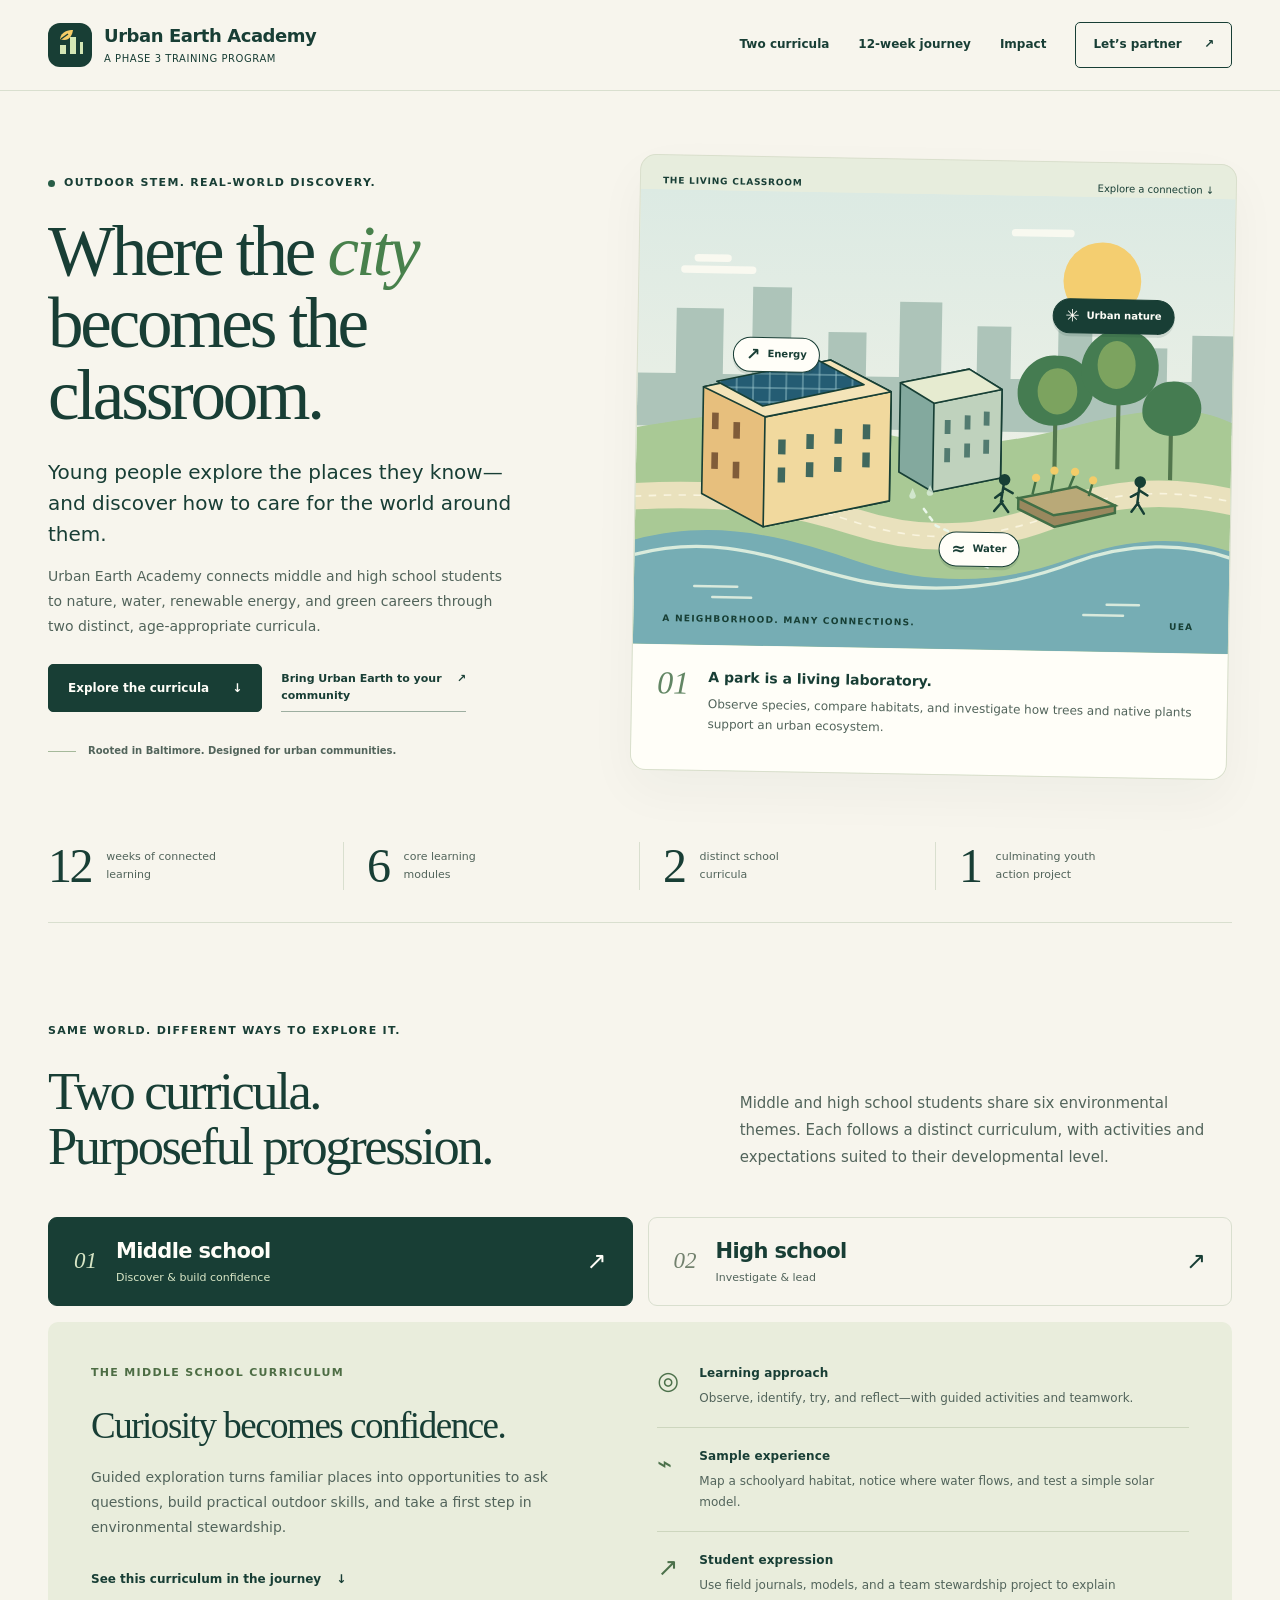
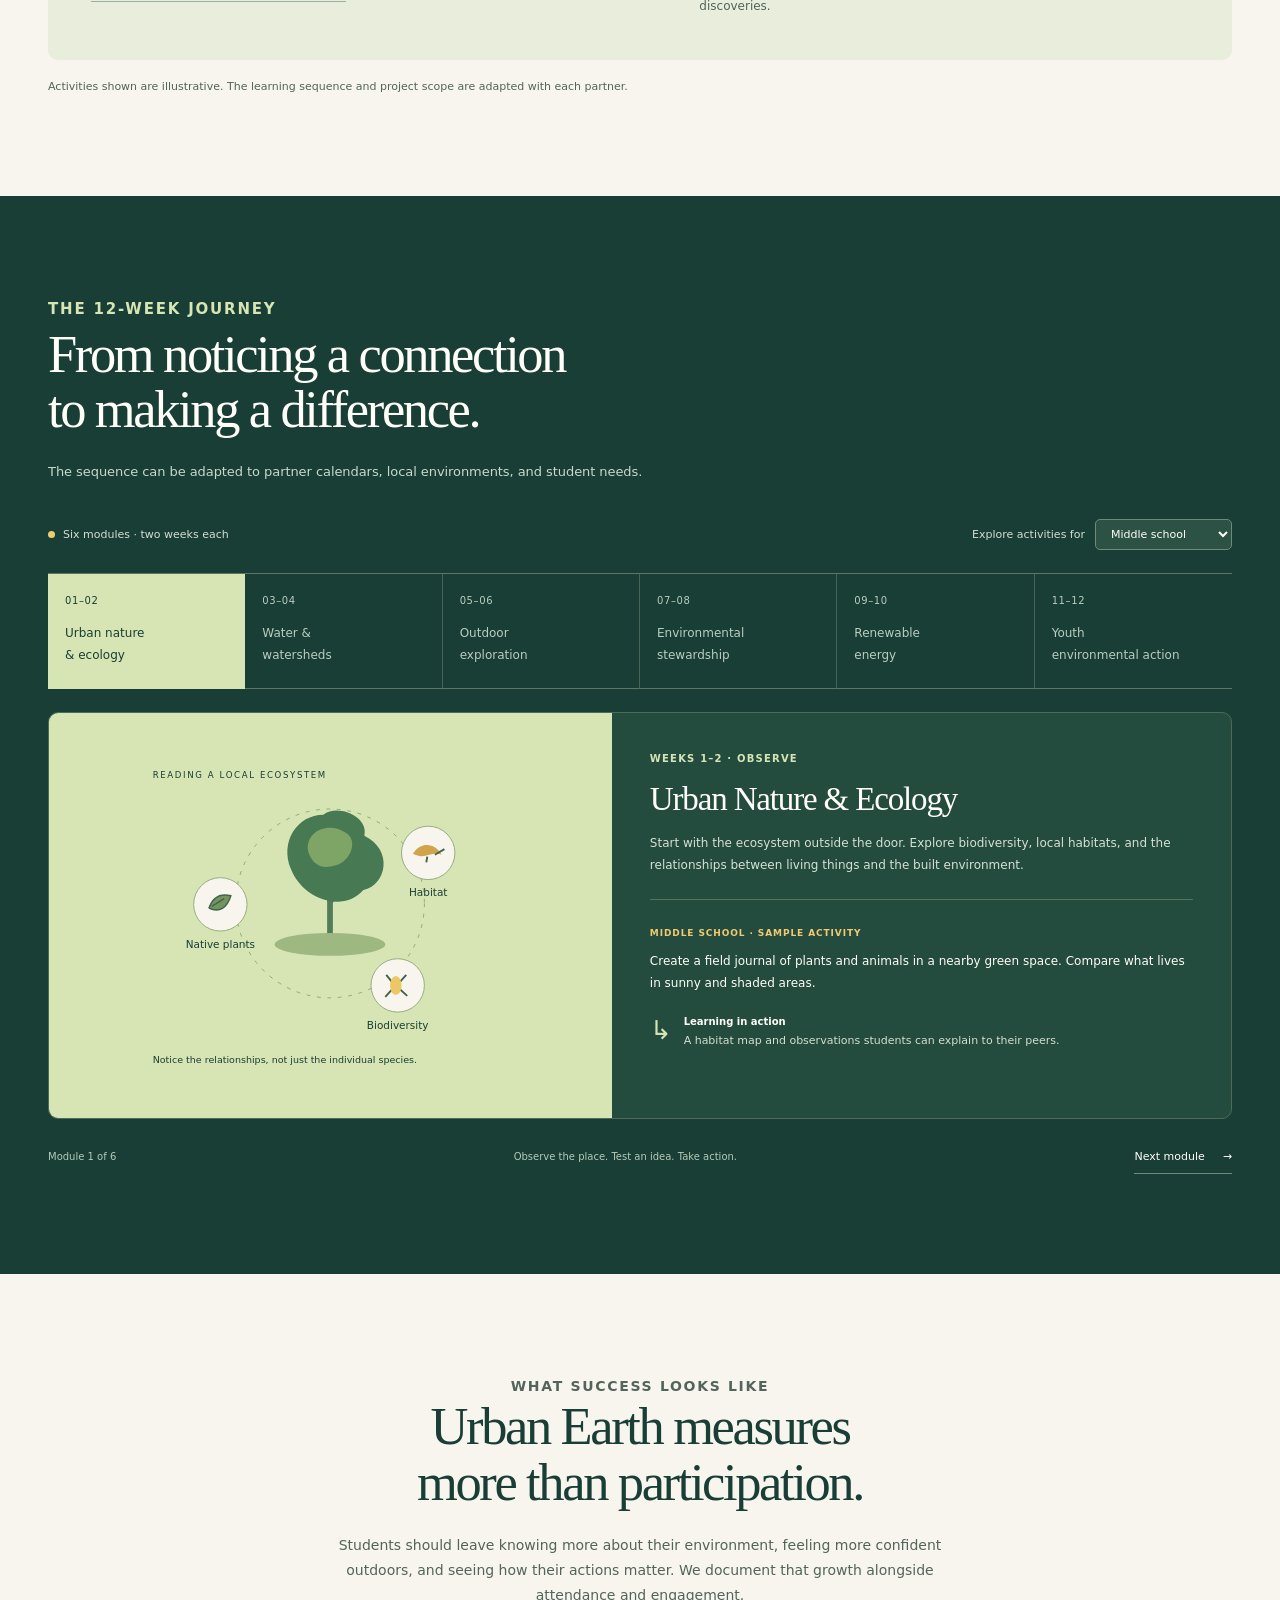
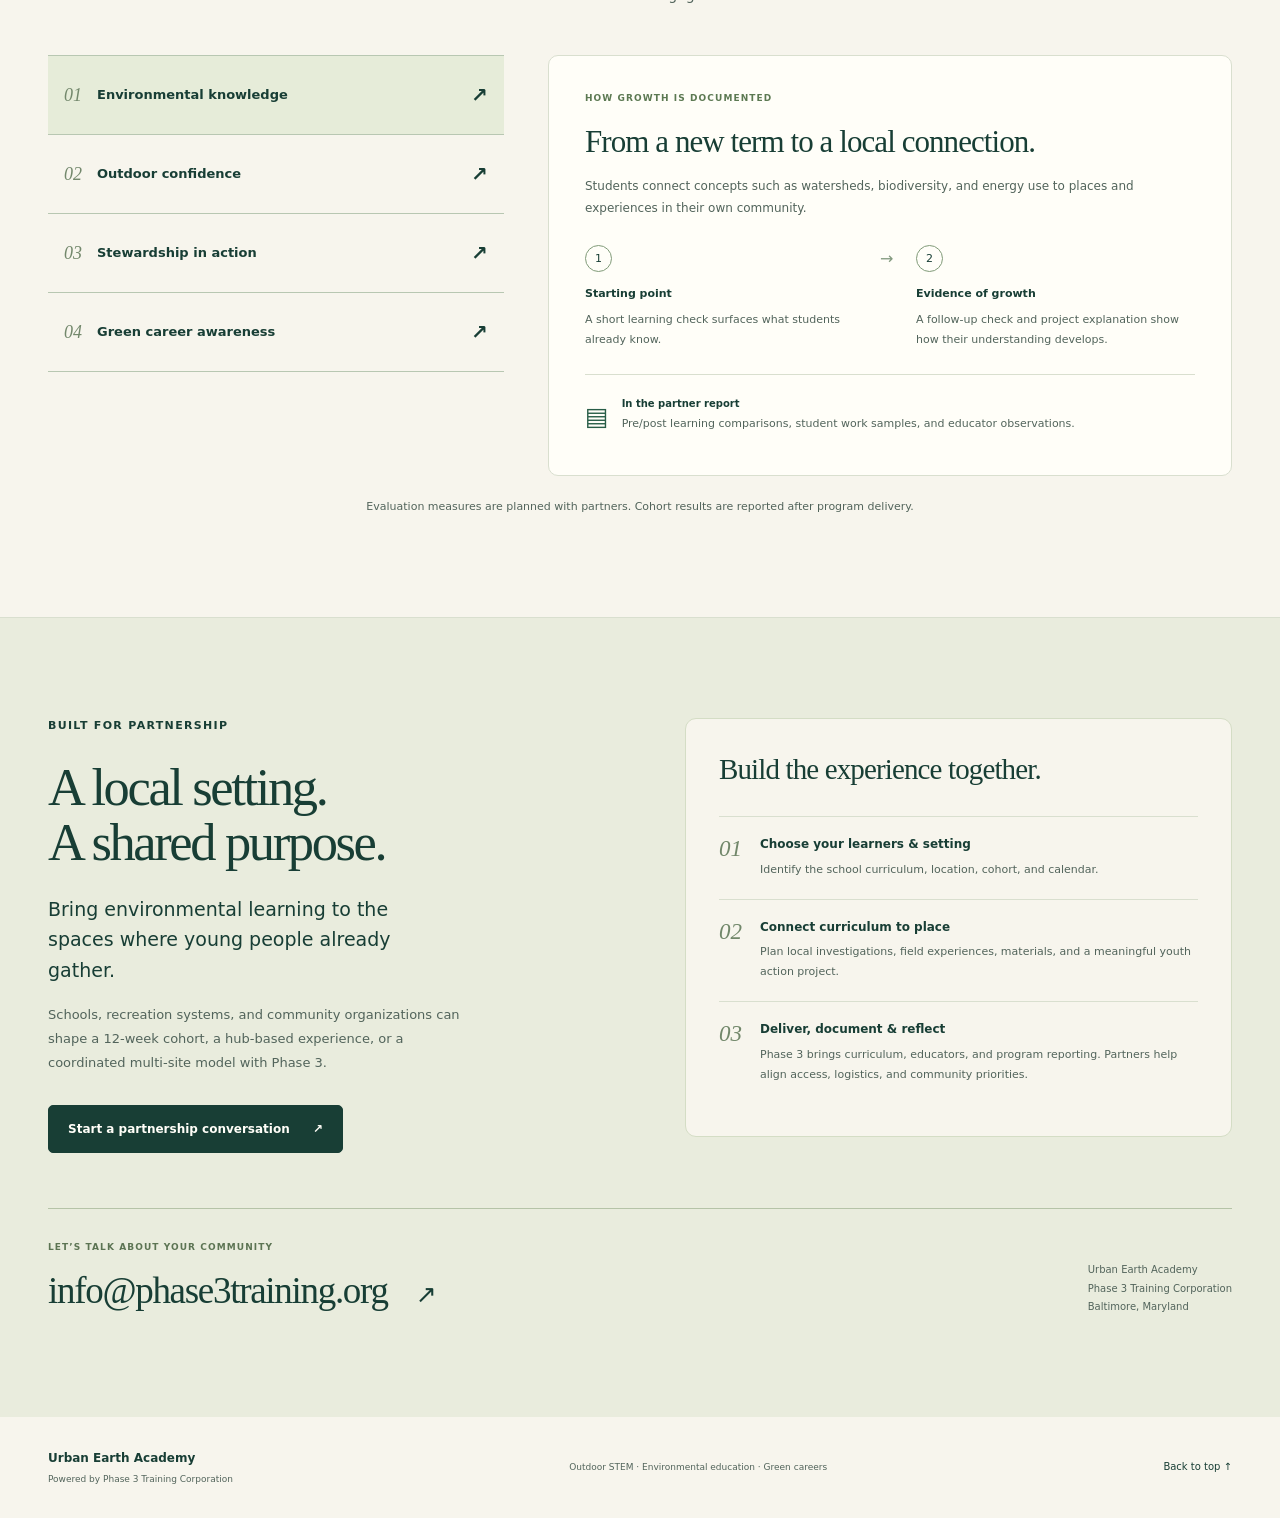
==== index.html @ 77c8e4c8 "Add interactive Urban Earth Academy website and static Vercel configuration" ====
<!doctype html>
<html lang="en">
<head>
  <meta charset="utf-8">
  <meta name="viewport" content="width=device-width, initial-scale=1">
  <meta name="description" content="Urban Earth Academy connects middle and high school students to outdoor STEM, environmental stewardship, and green careers through two distinct curricula and a 12-week learning journey.">
  <meta name="theme-color" content="#173f35">
  <title>Urban Earth Academy | Where the City Becomes the Classroom</title>
  <link rel="icon" href="./favicon.svg" type="image/svg+xml">
  <link rel="stylesheet" href="./style.css">
  <script src="./app.js" defer></script>
</head>
<body>
  <a href="#main" class="skip-link">Skip to content</a>
  <header class="site-header">
    <div class="wrap nav-row">
      <a class="brand" href="#top" aria-label="Urban Earth Academy home">
        <svg class="brand-mark" viewBox="0 0 44 44" aria-hidden="true"><rect width="44" height="44" rx="12" fill="currentColor"/><path d="M12 31V22h6v9m4 0V14h6v17m4 0V19h3v12" fill="#d4e7b5"/><path d="M12 16c1-8 9-9 13-9-1 7-5 12-13 9Z" fill="#f6cc67"/><path d="m13 16 7-5" fill="none" stroke="#173f35" stroke-width="1.5"/></svg>
        <span>Urban Earth <b>Academy</b><small>A Phase 3 Training program</small></span>
      </a>
      <button class="menu-toggle" aria-expanded="false" aria-controls="site-nav">Menu <span aria-hidden="true">☰</span></button>
      <nav id="site-nav" aria-label="Main navigation">
        <a href="#curricula">Two curricula</a>
        <a href="#journey">12-week journey</a>
        <a href="#impact">Impact</a>
        <a class="nav-cta" href="#partners">Let’s partner <span aria-hidden="true">↗</span></a>
      </nav>
    </div>
  </header>
  <main id="main">
    <section class="hero" id="top" aria-labelledby="hero-title">
      <div class="wrap hero-grid">
        <div class="hero-copy">
          <p class="eyebrow"><span class="seed-dot"></span> Outdoor STEM. Real-world discovery.</p>
          <h1 id="hero-title">Where the <em>city</em><br>becomes the<br>classroom.</h1>
          <p class="hero-lead">Young people explore the places they know—and discover how to care for the world around them.</p>
          <p class="hero-description">Urban Earth Academy connects middle and high school students to nature, water, renewable energy, and green careers through two distinct, age-appropriate curricula.</p>
          <div class="actions"><a class="button primary" href="#curricula">Explore the curricula <span aria-hidden="true">↓</span></a><a class="text-link" href="#partners">Bring Urban Earth to your community <span aria-hidden="true">↗</span></a></div>
          <div class="hero-note"><span class="little-line"></span> Rooted in Baltimore. Designed for urban communities.</div>
        </div>
        <div class="hero-visual">
          <div class="scene-topline"><span>THE LIVING CLASSROOM</span><span>Explore a connection <span aria-hidden="true">↓</span></span></div>
          <div class="landscape">
            <svg class="city-scene" viewBox="0 0 720 550" role="img" aria-labelledby="scene-title scene-desc">
              <title id="scene-title">A city connected by water, nature, and energy</title>
              <desc id="scene-desc">An illustrated urban neighborhood with solar panels, a park and native plants, and rain flowing toward a river. The buttons below explain learning connections in each part of the city.</desc>
              <defs>
                <pattern id="windows" width="22" height="28" patternUnits="userSpaceOnUse"><rect x="7" y="7" width="7" height="12" rx="1" fill="#8baba2"/></pattern>
                <pattern id="solar" width="20" height="17" patternUnits="userSpaceOnUse"><path d="M0 0h20v17H0z" fill="#245c73" stroke="#a0cbd1" stroke-width="1"/></pattern>
                <linearGradient id="sky" x2="0" y2="1"><stop stop-color="#dceae3"/><stop offset="1" stop-color="#f7f4e8"/></linearGradient>
              </defs>
              <rect width="720" height="550" fill="url(#sky)"/>
              <circle cx="560" cy="102" r="47" fill="#f4ce70"/>
              <g fill="none" stroke="#fffdf4" stroke-width="9" stroke-linecap="round" opacity=".8"><path d="M55 96h82m-66-14h36m347-37h67"/></g>
              <g fill="#adc4b9"><path d="M0 222h46v-79h57v79h35V116h47v106h45v-53h46v53h40v-91h51v91h43v-63h41v63h57v-78h41v78h49V182h42v40h30v-56h57v56h53v64H0z"/></g>
              <path d="M0 288c124-22 172-30 259-7s148 30 254 1 155-34 207-11v279H0z" fill="#a9c995"/>
              <path d="M0 424c101-28 182-6 274 23s175 20 245-6 130-36 201-15v124H0z" fill="#76adb4"/>
              <path d="M0 442c121-34 205 20 298 31s168-4 233-30 135-27 189-9" fill="none" stroke="#d9ebdc" stroke-width="4"/>
              <path d="M-20 373c119-9 194-3 285 25s171 17 246-15 151-30 219-15" fill="none" stroke="#e9e1bd" stroke-width="32"/>
              <path d="M-20 373c119-9 194-3 285 25s171 17 246-15 151-30 219-15" fill="none" stroke="#f9f4de" stroke-width="2" stroke-dasharray="9 9"/>
              <g stroke="#173f35" stroke-width="2" stroke-linejoin="round">
                <path d="m80 238 153-35 74 37v132l-152 34-75-39z" fill="#e7bf7d"/>
                <path d="m155 273 152-33v132l-152 34z" fill="#f1d99e"/>
                <path d="m80 238 153-35 74 37-152 33z" fill="#f4e4b8"/>
                <path d="m96 231 123-27 55 28-122 28z" fill="url(#solar)"/>
                <path d="M176 300v18m34-25v18m34-25v18m34-24v18m-102 36v18m34-25v18m34-25v18m34-24v18" stroke="#40685d" stroke-width="9"/>
                <path d="M95 269v20m26-9v20m-26 17v20m26-9v20" stroke="#805c39" stroke-width="8"/>
                <path d="m318 229 83-18 40 24v107l-82 18-41-23z" fill="#83a99e"/>
                <path d="m359 253 82-18v107l-82 18z" fill="#bfd2bd"/>
                <path d="m318 229 83-18 40 24-82 18z" fill="#e6ebd0"/>
                <path d="M376 273v17m24-23v17m23-22v17m-47 28v17m24-23v17m23-22v17" stroke="#527b70" stroke-width="7"/>
              </g>
              <g stroke="#52764d" stroke-width="5"><path d="M506 335V219m76 110V198m64 143V244"/></g>
              <g fill="#457c51"><path d="M462 252c-10-32 17-62 45-59 35-2 57 36 37 63-18 30-67 29-82-4Z"/><path d="M540 228c-14-33 13-68 42-68 38-2 57 34 44 66-15 32-67 36-86 2Z"/><path d="M613 269c-8-24 11-47 33-47 28-3 45 26 32 49-13 23-52 22-65-2Z"/></g>
              <g fill="#7ca35f"><ellipse cx="508" cy="236" rx="24" ry="28"/><ellipse cx="579" cy="203" rx="23" ry="29"/></g>
              <g stroke="#416f46" stroke-width="3"><path d="m463 366 70-15 47 22-74 18z" fill="#b9a978"/><path d="m463 366 43 20 74-13v9l-73 18-44-21z" fill="#99885e"/><path d="m480 361 4-18m18 16 4-25m18 19 7-18m17 27 5-18"/></g>
              <g fill="#f3cc69"><circle cx="484" cy="341" r="5"/><circle cx="506" cy="332" r="5"/><circle cx="531" cy="333" r="5"/><circle cx="553" cy="343" r="5"/></g>
              <g stroke="#eaf7ea" stroke-width="3" stroke-linecap="round"><path d="m349 381 15 20 34 15 27 31" stroke-dasharray="5 7" fill="none"/><path d="m415 445 12 5 1-13" fill="none"/></g>
              <g fill="#dbeedb" opacity=".8"><path d="m331 365 4-9 4 9a4 4 0 1 1-8 0m21-4 4-9 4 9a4 4 0 1 1-8 0"/></g>
              <g stroke="#173f35" stroke-width="3" stroke-linecap="round"><path d="m442 371 3-21m0 4 11 6m-12-1-9 7m9 4-10 12m9-10 8 11"/><path d="m607 369 2-19m0 4 10 6m-11-3-9 5m9 7-8 11m8-9 7 11"/></g>
              <g fill="#173f35"><circle cx="446" cy="344" r="7"/><circle cx="610" cy="344" r="7"/></g>
              <path d="M73 479h52m-30 13h47m402 14h48m-20-13h39" stroke="#d8e9dc" stroke-width="3" stroke-linecap="round"/>
              <g fill="#173f35" font-family="system-ui,sans-serif" font-size="11" font-weight="700" letter-spacing="1.5"><text x="35" y="522">A NEIGHBORHOOD. MANY CONNECTIONS.</text><text x="648" y="522">UEA</text></g>
            </svg>
            <div class="scene-pins" role="group" aria-label="Explore the illustrated city">
              <button class="scene-pin pin-energy" data-scene="energy" aria-pressed="false"><span aria-hidden="true">↗</span> Energy</button>
              <button class="scene-pin pin-nature" data-scene="nature" aria-pressed="true"><span aria-hidden="true">✳</span> Urban nature</button>
              <button class="scene-pin pin-water" data-scene="water" aria-pressed="false"><span aria-hidden="true">≈</span> Water</button>
            </div>
          </div>
          <div class="field-note" aria-live="polite" aria-atomic="true"><span class="note-number" id="scene-number">01</span><div><h2 id="scene-heading">A park is a living laboratory.</h2><p id="scene-copy">Observe species, compare habitats, and investigate how trees and native plants support an urban ecosystem.</p></div></div>
        </div>
      </div>
      <div class="wrap program-facts" aria-label="Program at a glance"><div><strong>12</strong><span>weeks of connected learning</span></div><div><strong>6</strong><span>core learning modules</span></div><div><strong>2</strong><span>distinct school curricula</span></div><div><strong>1</strong><span>culminating youth action project</span></div></div>
    </section>

    <section class="curricula section" id="curricula" aria-labelledby="curricula-title">
      <div class="wrap">
        <div class="section-heading two-column"><div><p class="eyebrow">Same world. Different ways to explore it.</p><h2 id="curricula-title">Two curricula.<br>Purposeful progression.</h2></div><p>Middle and high school students share six environmental themes. Each follows a distinct curriculum, with activities and expectations suited to their developmental level.</p></div>
        <div class="curriculum-tabs" role="tablist" aria-label="School curriculum">
          <button id="tab-middle" class="curriculum-tab" role="tab" aria-selected="true" aria-controls="curriculum-panel" data-track="middle"><span class="tab-index">01</span><span>Middle school<small>Discover & build confidence</small></span><span class="tab-arrow" aria-hidden="true">↗</span></button>
          <button id="tab-high" class="curriculum-tab" role="tab" aria-selected="false" aria-controls="curriculum-panel" tabindex="-1" data-track="high"><span class="tab-index">02</span><span>High school<small>Investigate & lead</small></span><span class="tab-arrow" aria-hidden="true">↗</span></button>
        </div>
        <div id="curriculum-panel" class="curriculum-panel" role="tabpanel" aria-labelledby="tab-middle" tabindex="0">
          <div class="track-intro"><span class="label" id="track-label">THE MIDDLE SCHOOL CURRICULUM</span><h3 id="track-title">Curiosity becomes confidence.</h3><p id="track-summary">Guided exploration turns familiar places into opportunities to ask questions, build practical outdoor skills, and take a first step in environmental stewardship.</p><a href="#journey" class="text-link">See this curriculum in the journey <span aria-hidden="true">↓</span></a></div>
          <div class="track-details" id="track-details"><article><span class="detail-icon" aria-hidden="true">◎</span><div><h4>Learning approach</h4><p>Observe, identify, try, and reflect—with guided activities and teamwork.</p></div></article><article><span class="detail-icon" aria-hidden="true">⌁</span><div><h4>Sample experience</h4><p>Map a schoolyard habitat, notice where water flows, and test a simple solar model.</p></div></article><article><span class="detail-icon" aria-hidden="true">↗</span><div><h4>Student expression</h4><p>Use field journals, models, and a team stewardship project to explain discoveries.</p></div></article></div>
        </div>
        <p class="fine-print curriculum-note">Activities shown are illustrative. The learning sequence and project scope are adapted with each partner.</p>
      </div>
    </section>

    <section class="journey section" id="journey" aria-labelledby="journey-title">
      <div class="wrap">
        <div class="section-heading journey-heading"><p class="eyebrow">The 12-week journey</p><h2 id="journey-title">From noticing a connection<br>to making a difference.</h2><p class="journey-intro">The sequence can be adapted to partner calendars, local environments, and student needs.</p></div>
        <div class="journey-toolbar"><p><span class="small-dot"></span> Six modules · two weeks each</p><label for="journey-track">Explore activities for <select id="journey-track"><option value="middle">Middle school</option><option value="high">High school</option></select></label></div>
        <div class="module-tabs" role="tablist" aria-label="Journey modules">
          <button class="module-tab" role="tab" id="module-0" data-module="0" aria-selected="true" aria-controls="module-panel"><span>01–02</span><strong>Urban nature<br>& ecology</strong></button>
          <button class="module-tab" role="tab" id="module-1" data-module="1" aria-selected="false" aria-controls="module-panel" tabindex="-1"><span>03–04</span><strong>Water &<br>watersheds</strong></button>
          <button class="module-tab" role="tab" id="module-2" data-module="2" aria-selected="false" aria-controls="module-panel" tabindex="-1"><span>05–06</span><strong>Outdoor<br>exploration</strong></button>
          <button class="module-tab" role="tab" id="module-3" data-module="3" aria-selected="false" aria-controls="module-panel" tabindex="-1"><span>07–08</span><strong>Environmental<br>stewardship</strong></button>
          <button class="module-tab" role="tab" id="module-4" data-module="4" aria-selected="false" aria-controls="module-panel" tabindex="-1"><span>09–10</span><strong>Renewable<br>energy</strong></button>
          <button class="module-tab" role="tab" id="module-5" data-module="5" aria-selected="false" aria-controls="module-panel" tabindex="-1"><span>11–12</span><strong>Youth<br>environmental action</strong></button>
        </div>
        <div class="module-panel" id="module-panel" role="tabpanel" aria-labelledby="module-0" tabindex="0">
          <div class="module-visual" id="module-visual" aria-hidden="true"></div>
          <div class="module-content"><p class="label" id="module-label">WEEKS 1–2 · OBSERVE</p><h3 id="module-title">Urban Nature & Ecology</h3><p id="module-summary">Start with the ecosystem outside the door. Explore biodiversity, local habitats, and the relationships between living things and the built environment.</p><div class="activity-box"><span id="activity-track">MIDDLE SCHOOL · SAMPLE ACTIVITY</span><p id="module-activity">Create a field journal of plants and animals in a nearby green space. Compare what lives in sunny and shaded areas.</p></div><div class="module-takeaway"><span aria-hidden="true">↳</span><p><strong>Learning in action</strong><br><span id="module-output">A habitat map and observations students can explain to their peers.</span></p></div></div>
        </div>
        <div class="journey-bottom"><span id="module-position">Module 1 of 6</span><p>Observe the place. Test an idea. Take action.</p><button id="next-module">Next module <span aria-hidden="true">→</span></button></div>
      </div>
    </section>

    <section class="impact section" id="impact" aria-labelledby="impact-title">
      <div class="wrap">
        <div class="section-heading centered"><p class="eyebrow">What success looks like</p><h2 id="impact-title">Urban Earth measures<br>more than participation.</h2><p>Students should leave knowing more about their environment, feeling more confident outdoors, and seeing how their actions matter. We document that growth alongside attendance and engagement.</p></div>
        <div class="impact-layout"><div class="impact-options" role="tablist" aria-label="Explore measures of student growth" aria-orientation="vertical"><button class="impact-tab" id="impact-0" role="tab" data-impact="0" aria-selected="true" aria-controls="impact-panel"><span>01</span>Environmental knowledge<span class="impact-arrow" aria-hidden="true">↗</span></button><button class="impact-tab" id="impact-1" role="tab" data-impact="1" aria-selected="false" aria-controls="impact-panel" tabindex="-1"><span>02</span>Outdoor confidence<span class="impact-arrow" aria-hidden="true">↗</span></button><button class="impact-tab" id="impact-2" role="tab" data-impact="2" aria-selected="false" aria-controls="impact-panel" tabindex="-1"><span>03</span>Stewardship in action<span class="impact-arrow" aria-hidden="true">↗</span></button><button class="impact-tab" id="impact-3" role="tab" data-impact="3" aria-selected="false" aria-controls="impact-panel" tabindex="-1"><span>04</span>Green career awareness<span class="impact-arrow" aria-hidden="true">↗</span></button></div>
        <div class="impact-panel" id="impact-panel" role="tabpanel" aria-labelledby="impact-0" tabindex="0"><span class="label">HOW GROWTH IS DOCUMENTED</span><h3 id="impact-heading">From a new term to a local connection.</h3><p id="impact-description">Students connect concepts such as watersheds, biodiversity, and energy use to places and experiences in their own community.</p><div class="evidence-flow"><div><span class="evidence-dot">1</span><strong>Starting point</strong><p id="impact-before">A short learning check surfaces what students already know.</p></div><span class="flow-arrow" aria-hidden="true">→</span><div><span class="evidence-dot">2</span><strong>Evidence of growth</strong><p id="impact-after">A follow-up check and project explanation show how their understanding develops.</p></div></div><div class="report-note"><span aria-hidden="true">▤</span><p><strong>In the partner report</strong><br><span id="impact-report">Pre/post learning comparisons, student work samples, and educator observations.</span></p></div></div></div>
        <p class="fine-print impact-footnote">Evaluation measures are planned with partners. Cohort results are reported after program delivery.</p>
      </div>
    </section>

    <section class="partners section" id="partners" aria-labelledby="partners-title">
      <div class="wrap">
        <div class="partnership-grid"><div><p class="eyebrow">Built for partnership</p><h2 id="partners-title">A local setting.<br>A shared purpose.</h2><p class="partner-lead">Bring environmental learning to the spaces where young people already gather.</p><p>Schools, recreation systems, and community organizations can shape a 12-week cohort, a hub-based experience, or a coordinated multi-site model with Phase 3.</p><a class="button primary" id="partner-email" href="mailto:info@phase3training.org?subject=Urban%20Earth%20Academy%20partnership">Start a partnership conversation <span aria-hidden="true">↗</span></a></div><div class="delivery-panel"><h3>Build the experience together.</h3><div class="delivery-row"><span>01</span><div><h4>Choose your learners & setting</h4><p>Identify the school curriculum, location, cohort, and calendar.</p></div></div><div class="delivery-row"><span>02</span><div><h4>Connect curriculum to place</h4><p>Plan local investigations, field experiences, materials, and a meaningful youth action project.</p></div></div><div class="delivery-row"><span>03</span><div><h4>Deliver, document & reflect</h4><p>Phase 3 brings curriculum, educators, and program reporting. Partners help align access, logistics, and community priorities.</p></div></div></div></div>
        <div class="contact-strip"><div><span class="label">LET’S TALK ABOUT YOUR COMMUNITY</span><a href="mailto:info@phase3training.org">info@phase3training.org <span aria-hidden="true">↗</span></a></div><p>Urban Earth Academy<br>Phase 3 Training Corporation<br>Baltimore, Maryland</p></div>
      </div>
    </section>
  </main>
  <footer><div class="wrap footer-row"><a class="footer-brand" href="#top">Urban Earth Academy <span>Powered by Phase 3 Training Corporation</span></a><p>Outdoor STEM · Environmental education · Green careers</p><a href="#top" class="back-top">Back to top ↑</a></div></footer>
  <noscript><div class="noscript">For the interactive curriculum, module, and impact views, enable JavaScript. Contact <a href="mailto:info@phase3training.org">info@phase3training.org</a> for a program walkthrough.</div></noscript>
</body>
</html>
---- style.css ----
@charset "UTF-8";
:root{--ink:#183e35;--green:#285d47;--muted:#52645b;--cream:#f7f5ed;--paper:#fffef8;--lime:#d7e5b4;--gold:#f2cb70;--line:#d9dfcf;--blue:#b8d4d6;--serif:Georgia,'Times New Roman',serif;--sans:Inter,ui-sans-serif,system-ui,-apple-system,BlinkMacSystemFont,'Segoe UI',sans-serif}
*{box-sizing:border-box}html{scroll-behavior:smooth;scroll-padding-top:105px}body{margin:0;background:var(--cream);color:var(--ink);font:16px/1.6 var(--sans);-webkit-font-smoothing:antialiased}button,select{font:inherit}button,a,select{-webkit-tap-highlight-color:transparent}button{cursor:pointer}a{color:inherit}button:focus-visible,a:focus-visible,select:focus-visible,[tabindex="0"]:focus-visible{outline:3px solid #bb7432;outline-offset:5px}button:disabled{cursor:default}button{color:inherit}p,h1,h2,h3,h4{margin-top:0}h1,h2,h3{font-weight:400}h1,h2{font-family:var(--serif);letter-spacing:-.045em;line-height:1.05}h2{font-size:clamp(37px,4.1vw,59px);margin-bottom:24px}h3{font-size:28px;line-height:1.2;letter-spacing:-.03em}h4{font-size:16px;line-height:1.4;margin-bottom:6px}.wrap{width:min(1240px,calc(100% - 96px));margin:auto}.section{padding:100px 0}.eyebrow,.label{font-size:11px;line-height:1.5;font-weight:750;letter-spacing:.12em;text-transform:uppercase}.eyebrow{display:flex;align-items:center;gap:9px;margin-bottom:25px}.label{display:block}.seed-dot,.small-dot{display:inline-block;width:7px;height:7px;background:var(--green);border-radius:50%;flex:none}.skip-link{position:fixed;left:16px;top:-80px;background:var(--ink);color:#fff;padding:10px 18px;z-index:100}.skip-link:focus{top:10px}.site-header{position:sticky;top:0;z-index:30;background:rgba(247,245,237,.97);border-bottom:1px solid var(--line)}.nav-row{height:90px;display:flex;align-items:center;justify-content:space-between;gap:24px}.brand{display:flex;gap:12px;align-items:center;text-decoration:none;font-size:18px;font-weight:650;line-height:1.2;letter-spacing:-.025em}.brand b{font-weight:650}.brand small{display:block;font-size:10px;letter-spacing:.055em;text-transform:uppercase;font-weight:500;margin-top:7px}.brand-mark{height:44px;width:44px;flex:none}.site-header nav{display:flex;gap:29px;align-items:center;font-size:12px;font-weight:650}.site-header nav a{text-decoration:none}.site-header nav a:not(.nav-cta):hover{box-shadow:0 2px var(--green)}.site-header .nav-cta{border:1px solid var(--ink);border-radius:5px;padding:12px 17px}.nav-cta span{margin-left:18px}.menu-toggle{display:none}.hero{padding:68px 0 0;overflow:hidden}.hero-grid{display:grid;grid-template-columns:.95fr 1.05fr;gap:46px;align-items:center}.hero h1{font-size:clamp(60px,5.55vw,82px);line-height:1.01;margin:0 0 25px}.hero h1 em{color:#48814c;font-weight:400}.hero-lead{font-size:20px;line-height:1.55;max-width:490px;margin-bottom:14px}.hero-description{font-size:14px;line-height:1.8;color:var(--muted);max-width:460px;margin-bottom:25px}.actions{display:flex;gap:19px;align-items:flex-start;flex-wrap:wrap}.button{display:inline-flex;align-items:center;justify-content:space-between;gap:23px;padding:14px 19px;border-radius:5px;font-size:12px;font-weight:650;text-decoration:none;border:1px solid var(--ink);line-height:1.5;transition:background .2s,transform .2s}.button.primary{color:var(--paper);background:var(--ink)}.button.primary:hover{background:#2c614e;transform:translateY(-2px)}.text-link{display:inline-flex;gap:15px;text-decoration:none;font-size:12px;font-weight:650;line-height:1.6;padding:12px 0;border-bottom:1px solid #9daea0}.text-link:hover{border-color:var(--ink)}.hero .actions .text-link{font-size:11px;max-width:185px;line-height:1.5;padding:7px 0}.hero-note{font-size:10px;font-weight:550;color:var(--muted);margin-top:31px;display:flex;gap:12px;align-items:center}.little-line{width:28px;height:1px;background:#a5b99b}.hero-visual{background:#e7eddd;border:1px solid #d9dfcc;border-radius:16px;overflow:hidden;transform:rotate(1deg);box-shadow:0 20px 50px #183e350a}.scene-topline{display:flex;justify-content:space-between;padding:18px 22px 0;gap:20px;font-size:9px;letter-spacing:.09em;font-weight:650}.scene-topline span:last-child{font-size:10px;font-weight:450;letter-spacing:0}.landscape{position:relative}.city-scene{display:block;width:100%;height:auto}.scene-pins{position:absolute;inset:0}.scene-pin{position:absolute;display:flex;align-items:center;gap:7px;font-size:10px;font-weight:650;background:var(--paper);border:1px solid var(--ink);box-shadow:0 3px 0 #183e3520;border-radius:99px;padding:8px 12px;white-space:nowrap;transition:transform .2s,background .2s}.scene-pin[aria-pressed="true"]{background:var(--ink);color:var(--paper);transform:translateY(-3px)}.scene-pin:hover{transform:translateY(-3px)}.scene-pin span{font-size:17px;line-height:1}.pin-energy{left:16%;top:32%}.pin-nature{right:10%;top:23%}.pin-water{left:51%;top:74%}.field-note{min-height:125px;background:var(--paper);padding:22px 25px;display:flex;gap:19px;align-items:flex-start;transform:none}.note-number{font:italic 32px/1 var(--serif);color:#628664}.field-note h2{font:650 14px/1.5 var(--sans);letter-spacing:0;margin:0 0 7px}.field-note p{font-size:12px;line-height:1.65;color:var(--muted);margin:0}.program-facts{display:grid;grid-template-columns:repeat(4,1fr);padding:40px 0 32px;border-bottom:1px solid var(--line);margin-top:27px}.program-facts>div{display:flex;align-items:center;gap:15px;padding:0 23px;border-right:1px solid var(--line)}.program-facts>div:first-child{padding-left:0}.program-facts>div:last-child{border:0}.program-facts strong{font:400 48px/1 var(--serif);letter-spacing:-.05em}.program-facts span{font-size:11px;color:var(--muted);line-height:1.6;max-width:115px}.section-heading{margin-bottom:42px}.two-column{display:grid;grid-template-columns:1.1fr .9fr;gap:90px;align-items:end}.section-heading h2{margin-bottom:0}.section-heading>p,.two-column>p{font-size:15px;color:var(--muted);line-height:1.8;margin-bottom:4px;max-width:505px}.curriculum-tabs{display:grid;grid-template-columns:1fr 1fr;gap:15px}.curriculum-tab{display:flex;text-align:left;align-items:center;gap:19px;border:1px solid var(--line);background:transparent;border-radius:9px;padding:20px 25px}.tab-index{font:italic 23px var(--serif);color:#72816e}.curriculum-tab>span:nth-child(2){font-size:21px;font-weight:600;letter-spacing:-.03em;line-height:1.3}.curriculum-tab small{display:block;letter-spacing:0;font-size:11px;font-weight:450;margin-top:6px;color:var(--muted)}.tab-arrow{margin-left:auto;font-size:24px}.curriculum-tab[aria-selected="true"]{background:var(--ink);color:var(--paper);border-color:var(--ink)}.curriculum-tab[aria-selected="true"] small,.curriculum-tab[aria-selected="true"] .tab-index{color:#d7e5c5}.curriculum-tab:not([aria-selected="true"]):hover{background:#e9efdf}.curriculum-panel{display:grid;grid-template-columns:1fr 1.05fr;gap:60px;background:#e9eddc;border-radius:10px;margin-top:16px;padding:43px}.track-intro .label{color:#4d6d44;margin-bottom:22px}.track-intro h3{font-family:var(--serif);font-size:37px;letter-spacing:-.04em;margin-bottom:17px}.track-intro p{font-size:14px;color:var(--muted);line-height:1.8;margin-bottom:17px}.track-details{display:grid;gap:20px}.track-details article{display:flex;gap:16px;border-bottom:1px solid #cdd6be;padding-bottom:18px}.track-details article:last-child{border:0;padding-bottom:0}.detail-icon{font-size:25px;line-height:1.3;color:#4c714b;width:26px;flex:none}.track-details h4{font-size:12px;letter-spacing:.01em}.track-details p{font-size:12px;color:var(--muted);margin:0;line-height:1.75}.fine-print{font-size:11px;color:var(--muted);line-height:1.8}.curriculum-note{margin:17px 0 0}.journey{background:var(--ink);color:var(--paper)}.journey .eyebrow{color:var(--lime)}.journey-heading{margin-bottom:36px}.journey-heading h2{margin-bottom:22px}.section-heading .journey-intro{color:#c8d9cc;font-size:13px;max-width:none;white-space:nowrap;letter-spacing:-.005em}.journey-toolbar{display:flex;align-items:center;justify-content:space-between;gap:20px;padding:0 0 23px;font-size:11px;color:#d3dfd1}.journey-toolbar p{margin:0;display:flex;align-items:center;gap:8px}.journey-toolbar .small-dot{background:var(--gold)}.journey-toolbar label{display:flex;align-items:center;gap:10px}.journey-toolbar select{background:#2c5145;color:var(--paper);border:1px solid #6e8b78;border-radius:5px;padding:7px 28px 7px 11px;font-size:11px}.module-tabs{display:grid;grid-template-columns:repeat(6,1fr);border-top:1px solid #5a7766}.module-tab{position:relative;text-align:left;color:#b9cdc0;background:transparent;border:0;border-bottom:1px solid #5a7766;border-right:1px solid #446555;padding:20px 17px 22px;line-height:1.4;min-height:114px}.module-tab:last-child{border-right:0}.module-tab>span{display:block;font-size:10px;letter-spacing:.06em;margin-bottom:13px}.module-tab strong{font-size:12px;font-weight:500;line-height:1.5}.module-tab[aria-selected="true"]{background:var(--lime);color:var(--ink);border-color:var(--lime)}.module-tab:not([aria-selected="true"]):hover{background:#2c5145}.module-panel{display:grid;grid-template-columns:1fr 1.1fr;gap:0;background:#234b3e;margin-top:23px;border:1px solid #4c6c58;border-radius:10px;overflow:hidden}.module-visual{background:#d7e5b4;position:relative;display:flex;align-items:center;justify-content:center;padding:18px;min-height:405px}.module-visual svg{display:block;width:100%;max-width:410px;height:auto}.module-content{padding:38px}.module-content .label{color:var(--lime);margin-bottom:14px;font-size:10px}.module-content h3{font-family:var(--serif);font-size:33px;margin-bottom:14px;letter-spacing:-.035em}.module-content>p:not(.label){font-size:12px;line-height:1.8;color:#d6e1d6;margin-bottom:23px}.activity-box{border-top:1px solid #55735d;padding-top:18px}.activity-box>span{font-size:9px;letter-spacing:.1em;color:var(--gold);font-weight:650}.activity-box p{font-size:12px;line-height:1.8;margin:7px 0 18px}.module-takeaway{display:flex;gap:12px;font-size:11px;color:#d4dfd0}.module-takeaway>span{font-size:26px;line-height:1.4;color:var(--lime)}.module-takeaway p{margin:0;line-height:1.75}.module-takeaway strong{color:var(--paper);font-size:10px;font-weight:650}.journey-bottom{display:flex;align-items:center;justify-content:space-between;gap:16px;font-size:10px;color:#b6cbb8;margin-top:21px}.journey-bottom p{margin:0}.journey-bottom button{background:transparent;border:0;border-bottom:1px solid #6e8b78;color:var(--paper);padding:8px 0;display:flex;gap:18px;align-items:center;font-size:11px}.journey-bottom button:hover{color:var(--gold)}.centered{text-align:center;max-width:700px;margin:0 auto 47px}.centered .eyebrow{justify-content:center}.centered h2{margin-bottom:23px}.centered>p{margin:0 auto;max-width:605px;font-size:14px}.impact-layout{display:grid;grid-template-columns:.8fr 1.2fr;gap:44px;align-items:start}.impact-options{border-top:1px solid #b8c7b2}.impact-tab{width:100%;display:flex;align-items:center;gap:15px;text-align:left;padding:23px 16px;border:0;border-bottom:1px solid #b8c7b2;background:transparent;font-size:13px;font-weight:600}.impact-tab>span:first-child{font:italic 18px var(--serif);color:#73886c}.impact-arrow{margin-left:auto;font-size:20px}.impact-tab[aria-selected="true"]{background:#e6ecd9}.impact-tab:not([aria-selected="true"]):hover{background:#eef1e5}.impact-panel{background:var(--paper);border:1px solid var(--line);border-radius:10px;padding:36px}.impact-panel>.label{font-size:9px;color:#5c7952;margin-bottom:17px}.impact-panel h3{font-family:var(--serif);font-size:31px;margin-bottom:15px}.impact-panel>p{font-size:12px;color:var(--muted);line-height:1.85;margin-bottom:26px}.evidence-flow{display:grid;grid-template-columns:1fr 20px 1fr;gap:16px;align-items:start}.evidence-dot{display:flex;align-items:center;justify-content:center;width:27px;height:27px;border:1px solid #819b79;border-radius:50%;font-size:11px;margin-bottom:13px}.evidence-flow strong{font-size:11px;display:block;margin-bottom:7px}.evidence-flow p{font-size:11px;color:var(--muted);margin:0;line-height:1.8}.flow-arrow{padding-top:1px;color:#839a7f}.report-note{margin-top:25px;border-top:1px solid var(--line);padding-top:19px;display:flex;gap:13px;align-items:flex-start;color:var(--muted);font-size:11px;line-height:1.8}.report-note>span{font-size:25px;color:var(--green)}.report-note p{margin:0}.report-note strong{color:var(--ink);font-size:10px}.impact-footnote{text-align:center;margin:21px 0 0}.partners{background:#e9ecdd;border-top:1px solid var(--line)}.partnership-grid{display:grid;grid-template-columns:1fr 1fr;gap:90px;align-items:start}.partner-lead{font-size:19px;line-height:1.6;max-width:390px;margin-bottom:18px}.partnership-grid>div>p:not(.eyebrow):not(.partner-lead){font-size:13px;line-height:1.85;color:var(--muted);max-width:420px}.partnership-grid .button{margin-top:17px}.delivery-panel{background:var(--cream);border-radius:11px;border:1px solid #d4ddc5;padding:33px}.delivery-panel h3{font-family:var(--serif);font-size:29px;margin-bottom:29px}.delivery-row{display:flex;gap:18px;padding:19px 0;border-top:1px solid var(--line)}.delivery-row>span{font:italic 23px var(--serif);color:#71876a}.delivery-row h4{font-size:12px;margin-bottom:7px}.delivery-row p{font-size:11px;line-height:1.8;color:var(--muted);margin:0}.contact-strip{border-top:1px solid #b5c3a7;padding-top:32px;margin-top:55px;display:flex;justify-content:space-between;align-items:end;gap:24px}.contact-strip .label{font-size:9px;margin-bottom:10px;color:#5c7453}.contact-strip a{font-family:var(--serif);font-size:clamp(20px,3.1vw,37px);line-height:1.4;text-decoration:none;letter-spacing:-.035em}.contact-strip a:hover{text-decoration:underline;text-decoration-thickness:1px;text-underline-offset:7px}.contact-strip a span{font-family:var(--sans);font-size:25px;margin-left:20px}.contact-strip>p{font-size:10px;color:var(--muted);margin:0;line-height:1.85}footer{padding:32px 0}.footer-row{display:flex;align-items:center;justify-content:space-between;gap:25px}.footer-brand{font-weight:650;font-size:12px;text-decoration:none}.footer-brand span{display:block;color:var(--muted);font-size:9px;font-weight:400;margin-top:4px}.footer-row p{font-size:9px;color:var(--muted);margin:0}.back-top{font-size:10px;text-decoration:none}.noscript{padding:20px;background:var(--gold);font-size:14px;text-align:center}
@media(min-width:1500px){.hero h1{font-size:86px}.hero-grid{gap:65px}.hero{padding-top:82px}}
@media(max-width:1100px){.wrap{width:calc(100% - 64px)}.site-header nav{gap:19px;font-size:11px}.brand{font-size:16px}.hero-grid{gap:30px;grid-template-columns:1fr 1fr}.hero h1{font-size:64px}.hero-lead{font-size:17px}.hero-description{font-size:12px}.hero .actions .text-link{max-width:none}.hero-note{font-size:9px}.scene-topline{padding:15px 16px 0;font-size:8px}.scene-topline span:last-child{font-size:9px}.field-note{padding:18px;min-height:133px}.field-note h2{font-size:12px}.field-note p{font-size:11px}.scene-pin{font-size:9px;padding:6px 10px}.program-facts>div{padding:0 16px;gap:12px}.program-facts span{font-size:10px}.two-column{gap:50px}.curriculum-panel{gap:40px;padding:33px}.partnership-grid{gap:50px}.module-tab{padding:18px 13px}.module-tab strong{font-size:11px}.module-content{padding:30px}.module-visual{min-height:420px}.impact-layout{gap:28px}.impact-panel{padding:30px}.impact-tab{font-size:12px;padding:23px 12px;gap:10px}.section-heading .journey-intro{font-size:12px}}
@media(max-width:800px){.wrap{width:calc(100% - 40px)}.section{padding:73px 0}.nav-row{height:76px}.brand{font-size:15px;gap:10px}.brand small{font-size:8px}.brand-mark{width:38px;height:38px}.menu-toggle{display:flex;gap:12px;align-items:center;border:1px solid #a6b79d;border-radius:5px;background:transparent;font-size:11px;padding:8px 11px}.site-header nav{display:none;position:absolute;top:76px;left:0;right:0;padding:16px 20px 23px;background:var(--cream);border-bottom:1px solid var(--line);box-shadow:0 15px 20px #183e3510}.site-header nav.is-open{display:flex;flex-direction:column;align-items:stretch;gap:0}.site-header nav a{padding:12px;font-size:13px}.site-header nav .nav-cta{margin-top:10px;display:flex;justify-content:space-between}.hero{padding-top:43px}.hero-grid{grid-template-columns:1fr;gap:38px}.hero h1{font-size:clamp(59px,9.5vw,83px);max-width:600px}.hero h1 br:first-child{display:none}.hero-copy{max-width:610px}.hero-lead{font-size:19px;max-width:540px}.hero-description{font-size:14px;max-width:550px}.hero .actions .text-link{font-size:12px;padding:10px 0}.hero-note{font-size:10px;margin-top:24px}.hero-visual{max-width:600px;width:100%;margin:0 auto;transform:rotate(.5deg)}.scene-topline{font-size:9px;padding:18px 20px 0}.scene-topline span:last-child{font-size:10px}.field-note{padding:22px;min-height:110px}.field-note h2{font-size:14px}.field-note p{font-size:12px}.scene-pin{font-size:11px;padding:8px 12px}.program-facts{grid-template-columns:1fr 1fr;gap:25px 0;padding:36px 0;margin-top:20px}.program-facts>div{padding:0 15px}.program-facts>div:nth-child(odd){padding-left:0}.program-facts>div:nth-child(2){border:0}.program-facts strong{font-size:42px}.program-facts span{font-size:11px;max-width:140px}.two-column{grid-template-columns:1fr;gap:24px}.section-heading>p,.two-column>p{font-size:14px;max-width:600px}.section-heading{margin-bottom:32px}h2{font-size:47px}.curriculum-tab{padding:18px;gap:12px}.curriculum-tab>span:nth-child(2){font-size:19px}.curriculum-tab small{font-size:10px}.tab-arrow{font-size:21px}.curriculum-panel{padding:30px;gap:30px;grid-template-columns:1fr}.track-intro h3{font-size:35px}.track-intro .label{margin-bottom:16px}.track-details{grid-template-columns:1fr;gap:17px}.track-details p{font-size:13px}.track-details article{padding-bottom:15px}.journey-heading h2{font-size:45px}.section-heading .journey-intro{white-space:normal;max-width:570px;font-size:12px}.journey-toolbar{flex-wrap:wrap;gap:13px}.module-tabs{grid-template-columns:repeat(3,1fr);border-top:0;gap:8px}.module-tab{border:1px solid #5a7766!important;border-radius:5px;padding:13px 15px;min-height:100px}.module-tab[aria-selected="true"]{border-color:var(--lime)!important}.module-tab>span{font-size:10px;margin-bottom:9px}.module-tab strong{font-size:12px}.module-panel{grid-template-columns:1fr}.module-visual{min-height:0;max-height:310px;padding:8px}.module-visual svg{max-width:350px;max-height:300px}.module-content{padding:29px}.module-content h3{font-size:34px}.module-content>p:not(.label),.activity-box p{font-size:13px}.journey-bottom{flex-wrap:wrap}.journey-bottom>p{display:none}.centered h2{font-size:47px}.impact-layout{grid-template-columns:1fr;gap:24px}.impact-options{display:grid;grid-template-columns:1fr 1fr;gap:8px;border:0}.impact-tab{border:1px solid #b8c7b2;border-radius:5px;padding:15px 12px;min-height:70px;line-height:1.6;font-size:12px;gap:9px}.impact-arrow{font-size:17px}.impact-tab>span:first-child{font-size:17px}.impact-panel h3{font-size:32px}.impact-panel>p{font-size:13px}.evidence-flow p{font-size:12px}.impact-panel{padding:30px}.partnership-grid{grid-template-columns:1fr;gap:35px}.partner-lead{font-size:20px;max-width:500px}.partnership-grid>div>p:not(.eyebrow):not(.partner-lead){font-size:14px;max-width:570px}.delivery-panel h3{font-size:31px}.delivery-row h4{font-size:14px}.delivery-row p{font-size:13px}.contact-strip{align-items:start;margin-top:40px}.contact-strip>p{font-size:10px}.footer-row{flex-wrap:wrap;gap:18px}.footer-row p{order:3;width:100%;border-top:1px solid var(--line);padding-top:16px}.footer-brand{font-size:12px}.back-top{margin-left:auto}}
@media(max-width:440px){h2,.centered h2{font-size:39px}.hero h1{font-size:60px}.hero h1 br:first-child{display:block}.eyebrow{font-size:9px}.hero-lead{font-size:17px}.hero-description{font-size:13px}.hero .actions{gap:14px}.hero .actions .text-link{font-size:11px}.hero-note{font-size:9px}.scene-topline{font-size:8px;padding:15px 14px 0}.scene-topline span:last-child{font-size:9px}.field-note{padding:18px 16px;gap:13px;min-height:133px}.field-note h2{font-size:13px}.field-note p{font-size:11px}.note-number{font-size:28px}.scene-pin{font-size:9px;padding:7px 9px}.scene-pin span{font-size:15px}.pin-nature{right:6%}.pin-energy{left:11%}.program-facts span{font-size:10px;max-width:104px}.program-facts>div{gap:12px}.curriculum-tabs{gap:8px}.curriculum-tab{padding:15px 12px;gap:8px;align-items:start;position:relative;min-height:112px}.curriculum-tab>span:nth-child(2){font-size:16px}.tab-index{font-size:17px}.curriculum-tab small{font-size:9px;max-width:105px;line-height:1.6}.tab-arrow{position:absolute;bottom:8px;right:12px;font-size:18px}.curriculum-panel{padding:25px}.track-intro h3{font-size:32px}.track-intro p{font-size:13px}.track-details p{font-size:12px}.journey-heading h2{font-size:39px}.journey-toolbar{font-size:10px}.journey-toolbar select{font-size:10px}.module-tab{padding:13px 10px;min-height:99px}.module-tab strong{font-size:10px}.module-tab>span{font-size:9px}.module-content{padding:25px}.module-content h3{font-size:30px}.module-content .label{font-size:9px}.module-content>p:not(.label),.activity-box p{font-size:12px}.module-visual{max-height:265px}.module-visual svg{max-height:255px}.impact-tab{font-size:11px;padding:13px 10px;gap:8px}.impact-tab>span:first-child{font-size:15px}.impact-arrow{display:none}.impact-panel{padding:25px}.impact-panel h3{font-size:29px}.evidence-flow{gap:10px;grid-template-columns:1fr 12px 1fr}.evidence-flow p{font-size:11px}.evidence-flow strong{font-size:10px}.contact-strip{flex-direction:column;gap:25px}.contact-strip a{font-size:25px}.contact-strip a span{font-size:20px;margin-left:7px}.delivery-panel{padding:26px}.delivery-panel h3{font-size:28px}.delivery-row p{font-size:12px}.delivery-row h4{font-size:12px}}
@media(prefers-reduced-motion:reduce){html{scroll-behavior:auto}*,*::before,*::after{transition:none!important;animation:none!important}}
@media print{.site-header,.menu-toggle,.scene-pins,.actions,.journey-bottom button,.back-top{display:none}.wrap{width:100%}.section,.hero{padding:25px 0}.hero-grid{gap:25px}.hero h1{font-size:44px}.hero-visual{transform:none}.journey{background:#fff;color:#183e35}.journey p,.journey .eyebrow,.module-content .label,.module-content>p:not(.label){color:#183e35}.module-panel{background:#fff}.module-content{padding:20px}.module-tabs{display:none}.impact-layout,.partnership-grid{gap:25px}.section{break-inside:avoid}footer{padding:15px 0}}
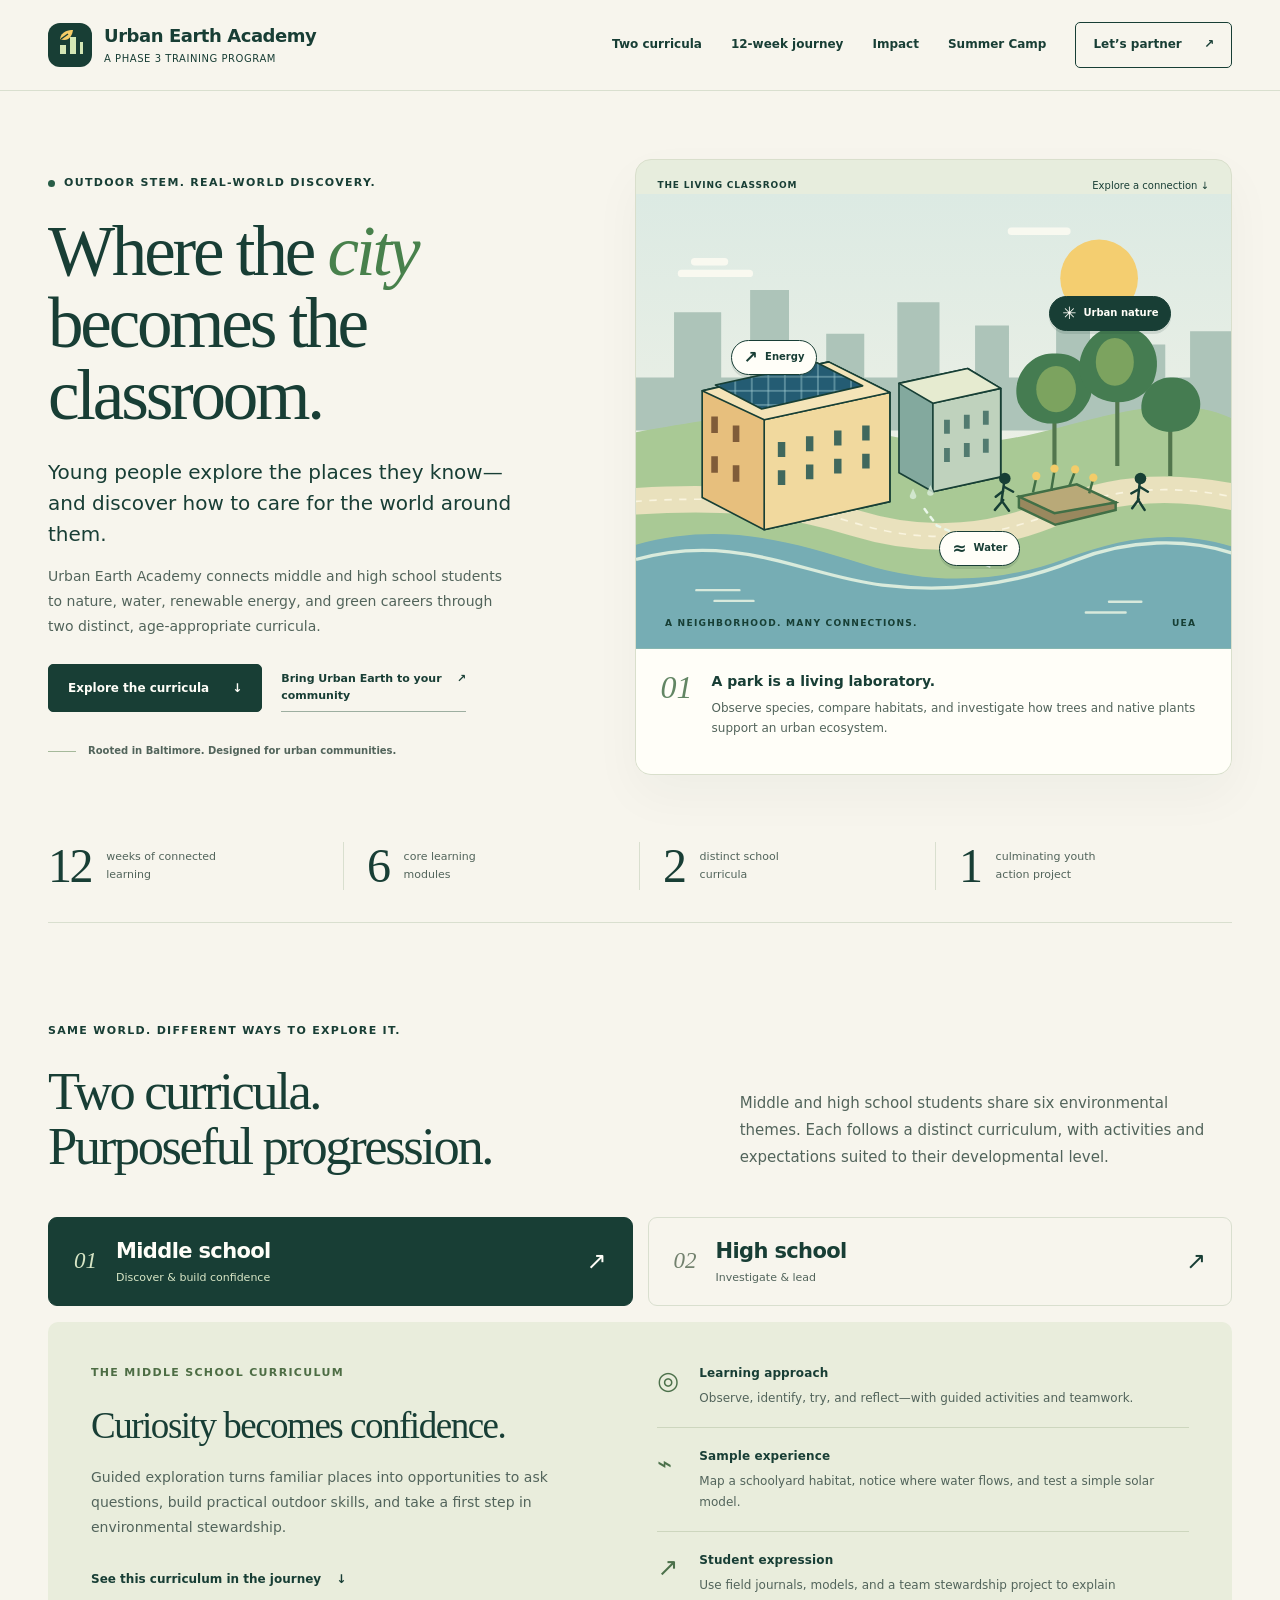
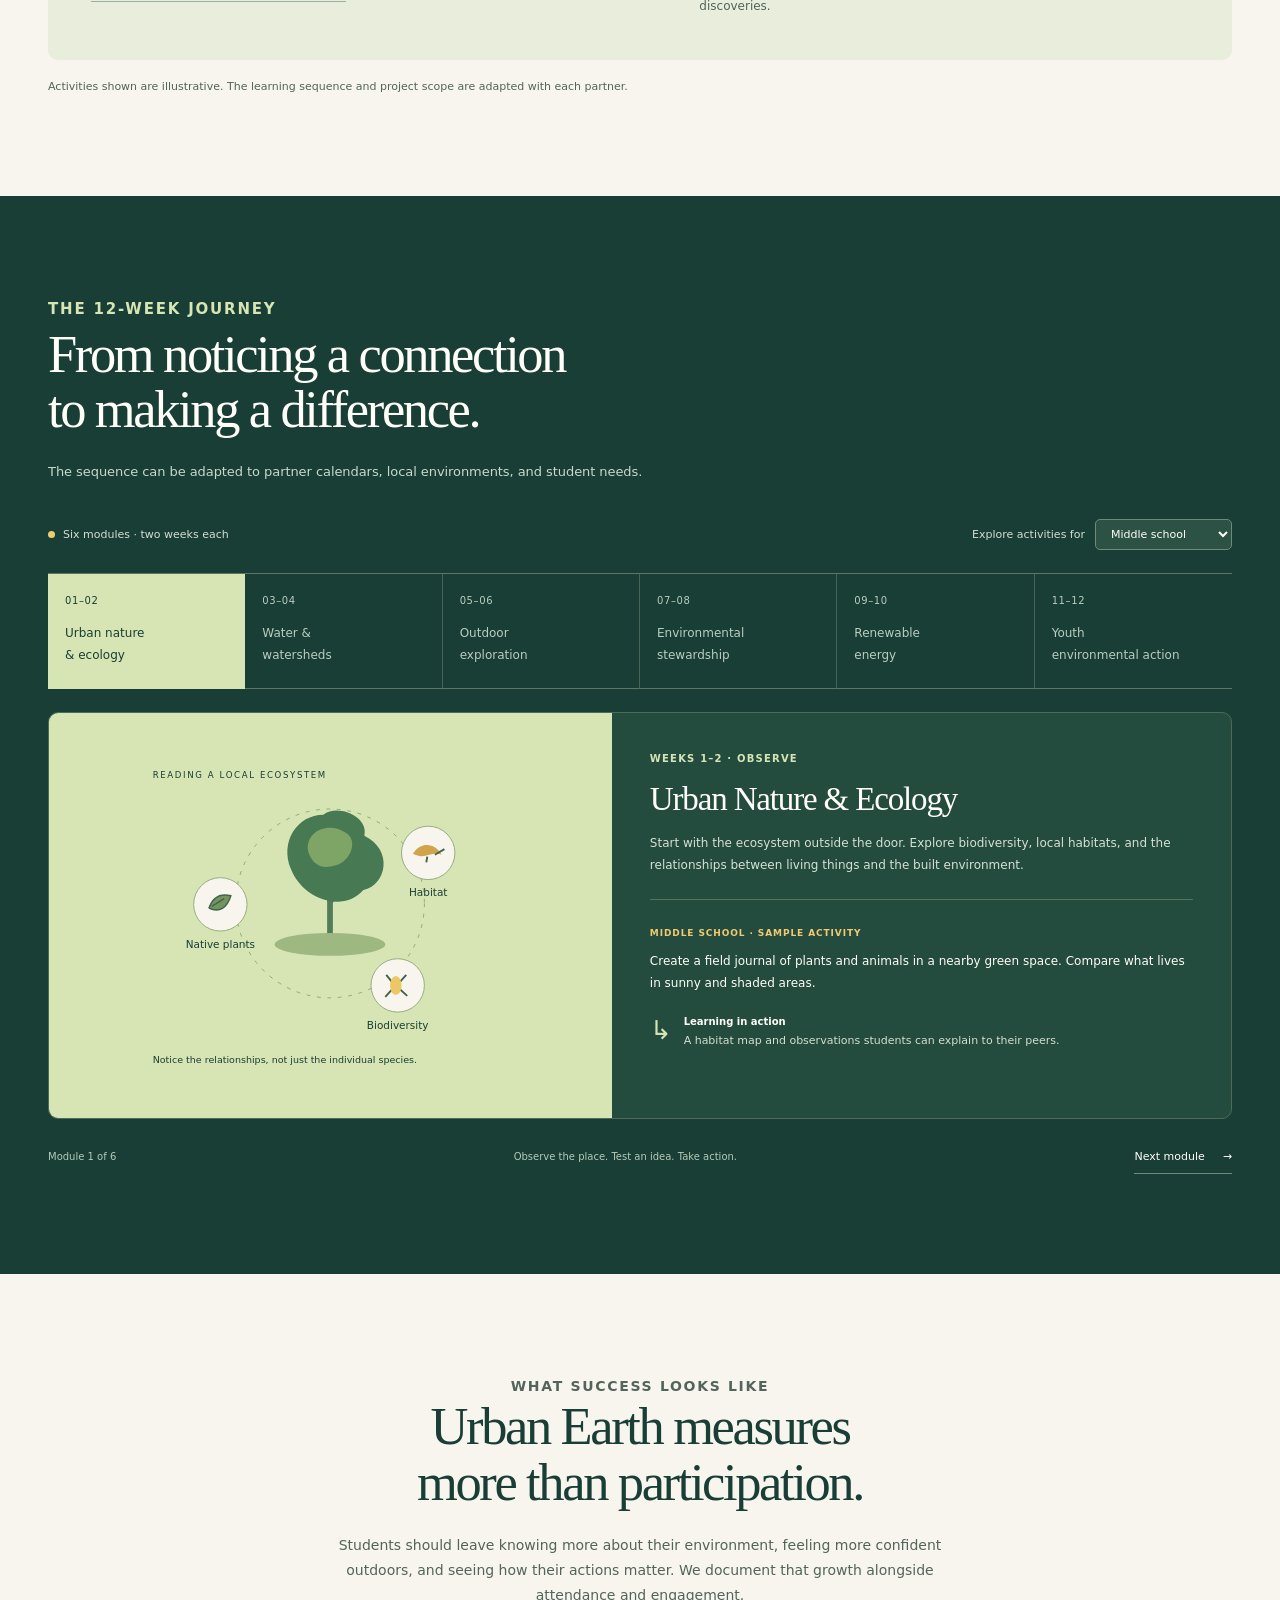
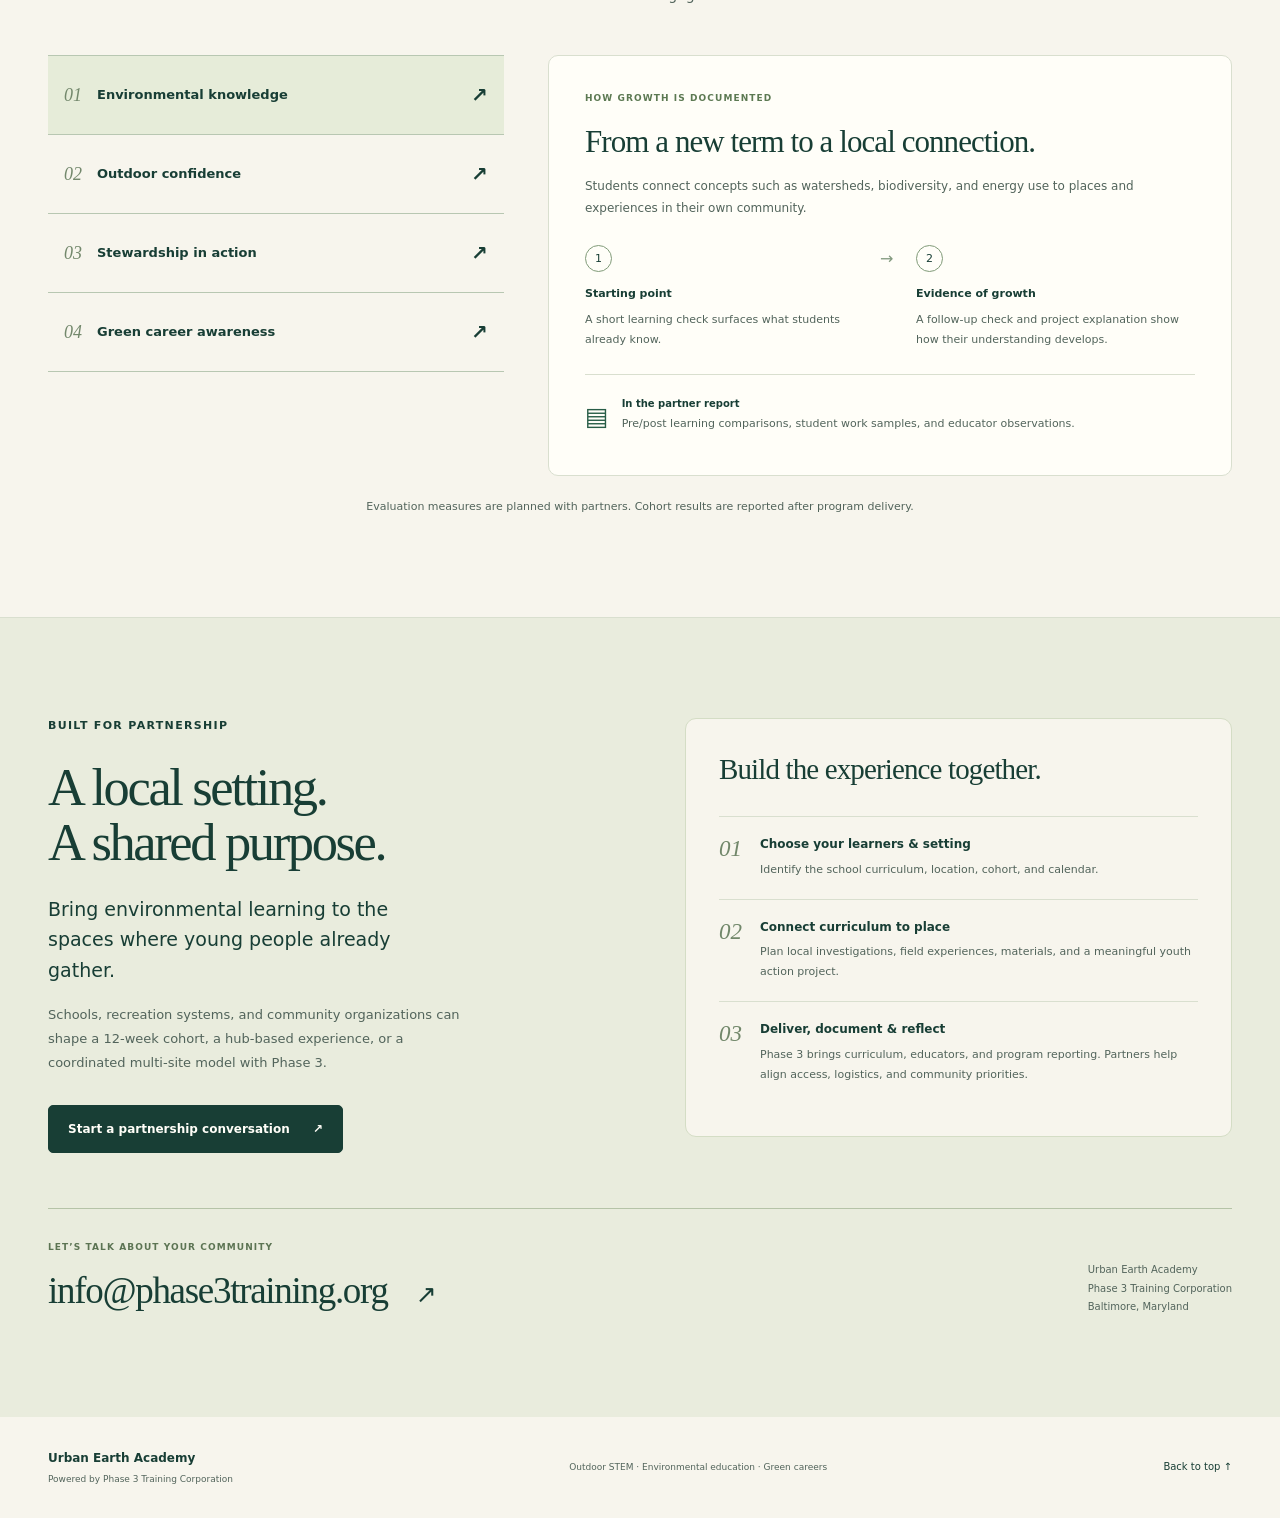
==== commit 98d9b707: "Add Summer 2027 camp page and homepage navigation link" ====
--- a/index.html
+++ b/index.html
@@ -23,6 +23,7 @@
         <a href="#curricula">Two curricula</a>
         <a href="#journey">12-week journey</a>
         <a href="#impact">Impact</a>
+        <a href="./summer-camp.html">Summer Camp</a>
         <a class="nav-cta" href="#partners">Let’s partner <span aria-hidden="true">↗</span></a>
       </nav>
     </div>
@@ -149,3 +150,4 @@
   <noscript><div class="noscript">For the interactive curriculum, module, and impact views, enable JavaScript. Contact <a href="mailto:info@phase3training.org">info@phase3training.org</a> for a program walkthrough.</div></noscript>
 </body>
 </html>
+
--- a/style.css
+++ b/style.css
@@ -1,9 +1,9 @@
 @charset "UTF-8";
 :root{--ink:#183e35;--green:#285d47;--muted:#52645b;--cream:#f7f5ed;--paper:#fffef8;--lime:#d7e5b4;--gold:#f2cb70;--line:#d9dfcf;--blue:#b8d4d6;--serif:Georgia,'Times New Roman',serif;--sans:Inter,ui-sans-serif,system-ui,-apple-system,BlinkMacSystemFont,'Segoe UI',sans-serif}
-*{box-sizing:border-box}html{scroll-behavior:smooth;scroll-padding-top:105px}body{margin:0;background:var(--cream);color:var(--ink);font:16px/1.6 var(--sans);-webkit-font-smoothing:antialiased}button,select{font:inherit}button,a,select{-webkit-tap-highlight-color:transparent}button{cursor:pointer}a{color:inherit}button:focus-visible,a:focus-visible,select:focus-visible,[tabindex="0"]:focus-visible{outline:3px solid #bb7432;outline-offset:5px}button:disabled{cursor:default}button{color:inherit}p,h1,h2,h3,h4{margin-top:0}h1,h2,h3{font-weight:400}h1,h2{font-family:var(--serif);letter-spacing:-.045em;line-height:1.05}h2{font-size:clamp(37px,4.1vw,59px);margin-bottom:24px}h3{font-size:28px;line-height:1.2;letter-spacing:-.03em}h4{font-size:16px;line-height:1.4;margin-bottom:6px}.wrap{width:min(1240px,calc(100% - 96px));margin:auto}.section{padding:100px 0}.eyebrow,.label{font-size:11px;line-height:1.5;font-weight:750;letter-spacing:.12em;text-transform:uppercase}.eyebrow{display:flex;align-items:center;gap:9px;margin-bottom:25px}.label{display:block}.seed-dot,.small-dot{display:inline-block;width:7px;height:7px;background:var(--green);border-radius:50%;flex:none}.skip-link{position:fixed;left:16px;top:-80px;background:var(--ink);color:#fff;padding:10px 18px;z-index:100}.skip-link:focus{top:10px}.site-header{position:sticky;top:0;z-index:30;background:rgba(247,245,237,.97);border-bottom:1px solid var(--line)}.nav-row{height:90px;display:flex;align-items:center;justify-content:space-between;gap:24px}.brand{display:flex;gap:12px;align-items:center;text-decoration:none;font-size:18px;font-weight:650;line-height:1.2;letter-spacing:-.025em}.brand b{font-weight:650}.brand small{display:block;font-size:10px;letter-spacing:.055em;text-transform:uppercase;font-weight:500;margin-top:7px}.brand-mark{height:44px;width:44px;flex:none}.site-header nav{display:flex;gap:29px;align-items:center;font-size:12px;font-weight:650}.site-header nav a{text-decoration:none}.site-header nav a:not(.nav-cta):hover{box-shadow:0 2px var(--green)}.site-header .nav-cta{border:1px solid var(--ink);border-radius:5px;padding:12px 17px}.nav-cta span{margin-left:18px}.menu-toggle{display:none}.hero{padding:68px 0 0;overflow:hidden}.hero-grid{display:grid;grid-template-columns:.95fr 1.05fr;gap:46px;align-items:center}.hero h1{font-size:clamp(60px,5.55vw,82px);line-height:1.01;margin:0 0 25px}.hero h1 em{color:#48814c;font-weight:400}.hero-lead{font-size:20px;line-height:1.55;max-width:490px;margin-bottom:14px}.hero-description{font-size:14px;line-height:1.8;color:var(--muted);max-width:460px;margin-bottom:25px}.actions{display:flex;gap:19px;align-items:flex-start;flex-wrap:wrap}.button{display:inline-flex;align-items:center;justify-content:space-between;gap:23px;padding:14px 19px;border-radius:5px;font-size:12px;font-weight:650;text-decoration:none;border:1px solid var(--ink);line-height:1.5;transition:background .2s,transform .2s}.button.primary{color:var(--paper);background:var(--ink)}.button.primary:hover{background:#2c614e;transform:translateY(-2px)}.text-link{display:inline-flex;gap:15px;text-decoration:none;font-size:12px;font-weight:650;line-height:1.6;padding:12px 0;border-bottom:1px solid #9daea0}.text-link:hover{border-color:var(--ink)}.hero .actions .text-link{font-size:11px;max-width:185px;line-height:1.5;padding:7px 0}.hero-note{font-size:10px;font-weight:550;color:var(--muted);margin-top:31px;display:flex;gap:12px;align-items:center}.little-line{width:28px;height:1px;background:#a5b99b}.hero-visual{background:#e7eddd;border:1px solid #d9dfcc;border-radius:16px;overflow:hidden;transform:rotate(1deg);box-shadow:0 20px 50px #183e350a}.scene-topline{display:flex;justify-content:space-between;padding:18px 22px 0;gap:20px;font-size:9px;letter-spacing:.09em;font-weight:650}.scene-topline span:last-child{font-size:10px;font-weight:450;letter-spacing:0}.landscape{position:relative}.city-scene{display:block;width:100%;height:auto}.scene-pins{position:absolute;inset:0}.scene-pin{position:absolute;display:flex;align-items:center;gap:7px;font-size:10px;font-weight:650;background:var(--paper);border:1px solid var(--ink);box-shadow:0 3px 0 #183e3520;border-radius:99px;padding:8px 12px;white-space:nowrap;transition:transform .2s,background .2s}.scene-pin[aria-pressed="true"]{background:var(--ink);color:var(--paper);transform:translateY(-3px)}.scene-pin:hover{transform:translateY(-3px)}.scene-pin span{font-size:17px;line-height:1}.pin-energy{left:16%;top:32%}.pin-nature{right:10%;top:23%}.pin-water{left:51%;top:74%}.field-note{min-height:125px;background:var(--paper);padding:22px 25px;display:flex;gap:19px;align-items:flex-start;transform:none}.note-number{font:italic 32px/1 var(--serif);color:#628664}.field-note h2{font:650 14px/1.5 var(--sans);letter-spacing:0;margin:0 0 7px}.field-note p{font-size:12px;line-height:1.65;color:var(--muted);margin:0}.program-facts{display:grid;grid-template-columns:repeat(4,1fr);padding:40px 0 32px;border-bottom:1px solid var(--line);margin-top:27px}.program-facts>div{display:flex;align-items:center;gap:15px;padding:0 23px;border-right:1px solid var(--line)}.program-facts>div:first-child{padding-left:0}.program-facts>div:last-child{border:0}.program-facts strong{font:400 48px/1 var(--serif);letter-spacing:-.05em}.program-facts span{font-size:11px;color:var(--muted);line-height:1.6;max-width:115px}.section-heading{margin-bottom:42px}.two-column{display:grid;grid-template-columns:1.1fr .9fr;gap:90px;align-items:end}.section-heading h2{margin-bottom:0}.section-heading>p,.two-column>p{font-size:15px;color:var(--muted);line-height:1.8;margin-bottom:4px;max-width:505px}.curriculum-tabs{display:grid;grid-template-columns:1fr 1fr;gap:15px}.curriculum-tab{display:flex;text-align:left;align-items:center;gap:19px;border:1px solid var(--line);background:transparent;border-radius:9px;padding:20px 25px}.tab-index{font:italic 23px var(--serif);color:#72816e}.curriculum-tab>span:nth-child(2){font-size:21px;font-weight:600;letter-spacing:-.03em;line-height:1.3}.curriculum-tab small{display:block;letter-spacing:0;font-size:11px;font-weight:450;margin-top:6px;color:var(--muted)}.tab-arrow{margin-left:auto;font-size:24px}.curriculum-tab[aria-selected="true"]{background:var(--ink);color:var(--paper);border-color:var(--ink)}.curriculum-tab[aria-selected="true"] small,.curriculum-tab[aria-selected="true"] .tab-index{color:#d7e5c5}.curriculum-tab:not([aria-selected="true"]):hover{background:#e9efdf}.curriculum-panel{display:grid;grid-template-columns:1fr 1.05fr;gap:60px;background:#e9eddc;border-radius:10px;margin-top:16px;padding:43px}.track-intro .label{color:#4d6d44;margin-bottom:22px}.track-intro h3{font-family:var(--serif);font-size:37px;letter-spacing:-.04em;margin-bottom:17px}.track-intro p{font-size:14px;color:var(--muted);line-height:1.8;margin-bottom:17px}.track-details{display:grid;gap:20px}.track-details article{display:flex;gap:16px;border-bottom:1px solid #cdd6be;padding-bottom:18px}.track-details article:last-child{border:0;padding-bottom:0}.detail-icon{font-size:25px;line-height:1.3;color:#4c714b;width:26px;flex:none}.track-details h4{font-size:12px;letter-spacing:.01em}.track-details p{font-size:12px;color:var(--muted);margin:0;line-height:1.75}.fine-print{font-size:11px;color:var(--muted);line-height:1.8}.curriculum-note{margin:17px 0 0}.journey{background:var(--ink);color:var(--paper)}.journey .eyebrow{color:var(--lime)}.journey-heading{margin-bottom:36px}.journey-heading h2{margin-bottom:22px}.section-heading .journey-intro{color:#c8d9cc;font-size:13px;max-width:none;white-space:nowrap;letter-spacing:-.005em}.journey-toolbar{display:flex;align-items:center;justify-content:space-between;gap:20px;padding:0 0 23px;font-size:11px;color:#d3dfd1}.journey-toolbar p{margin:0;display:flex;align-items:center;gap:8px}.journey-toolbar .small-dot{background:var(--gold)}.journey-toolbar label{display:flex;align-items:center;gap:10px}.journey-toolbar select{background:#2c5145;color:var(--paper);border:1px solid #6e8b78;border-radius:5px;padding:7px 28px 7px 11px;font-size:11px}.module-tabs{display:grid;grid-template-columns:repeat(6,1fr);border-top:1px solid #5a7766}.module-tab{position:relative;text-align:left;color:#b9cdc0;background:transparent;border:0;border-bottom:1px solid #5a7766;border-right:1px solid #446555;padding:20px 17px 22px;line-height:1.4;min-height:114px}.module-tab:last-child{border-right:0}.module-tab>span{display:block;font-size:10px;letter-spacing:.06em;margin-bottom:13px}.module-tab strong{font-size:12px;font-weight:500;line-height:1.5}.module-tab[aria-selected="true"]{background:var(--lime);color:var(--ink);border-color:var(--lime)}.module-tab:not([aria-selected="true"]):hover{background:#2c5145}.module-panel{display:grid;grid-template-columns:1fr 1.1fr;gap:0;background:#234b3e;margin-top:23px;border:1px solid #4c6c58;border-radius:10px;overflow:hidden}.module-visual{background:#d7e5b4;position:relative;display:flex;align-items:center;justify-content:center;padding:18px;min-height:405px}.module-visual svg{display:block;width:100%;max-width:410px;height:auto}.module-content{padding:38px}.module-content .label{color:var(--lime);margin-bottom:14px;font-size:10px}.module-content h3{font-family:var(--serif);font-size:33px;margin-bottom:14px;letter-spacing:-.035em}.module-content>p:not(.label){font-size:12px;line-height:1.8;color:#d6e1d6;margin-bottom:23px}.activity-box{border-top:1px solid #55735d;padding-top:18px}.activity-box>span{font-size:9px;letter-spacing:.1em;color:var(--gold);font-weight:650}.activity-box p{font-size:12px;line-height:1.8;margin:7px 0 18px}.module-takeaway{display:flex;gap:12px;font-size:11px;color:#d4dfd0}.module-takeaway>span{font-size:26px;line-height:1.4;color:var(--lime)}.module-takeaway p{margin:0;line-height:1.75}.module-takeaway strong{color:var(--paper);font-size:10px;font-weight:650}.journey-bottom{display:flex;align-items:center;justify-content:space-between;gap:16px;font-size:10px;color:#b6cbb8;margin-top:21px}.journey-bottom p{margin:0}.journey-bottom button{background:transparent;border:0;border-bottom:1px solid #6e8b78;color:var(--paper);padding:8px 0;display:flex;gap:18px;align-items:center;font-size:11px}.journey-bottom button:hover{color:var(--gold)}.centered{text-align:center;max-width:700px;margin:0 auto 47px}.centered .eyebrow{justify-content:center}.centered h2{margin-bottom:23px}.centered>p{margin:0 auto;max-width:605px;font-size:14px}.impact-layout{display:grid;grid-template-columns:.8fr 1.2fr;gap:44px;align-items:start}.impact-options{border-top:1px solid #b8c7b2}.impact-tab{width:100%;display:flex;align-items:center;gap:15px;text-align:left;padding:23px 16px;border:0;border-bottom:1px solid #b8c7b2;background:transparent;font-size:13px;font-weight:600}.impact-tab>span:first-child{font:italic 18px var(--serif);color:#73886c}.impact-arrow{margin-left:auto;font-size:20px}.impact-tab[aria-selected="true"]{background:#e6ecd9}.impact-tab:not([aria-selected="true"]):hover{background:#eef1e5}.impact-panel{background:var(--paper);border:1px solid var(--line);border-radius:10px;padding:36px}.impact-panel>.label{font-size:9px;color:#5c7952;margin-bottom:17px}.impact-panel h3{font-family:var(--serif);font-size:31px;margin-bottom:15px}.impact-panel>p{font-size:12px;color:var(--muted);line-height:1.85;margin-bottom:26px}.evidence-flow{display:grid;grid-template-columns:1fr 20px 1fr;gap:16px;align-items:start}.evidence-dot{display:flex;align-items:center;justify-content:center;width:27px;height:27px;border:1px solid #819b79;border-radius:50%;font-size:11px;margin-bottom:13px}.evidence-flow strong{font-size:11px;display:block;margin-bottom:7px}.evidence-flow p{font-size:11px;color:var(--muted);margin:0;line-height:1.8}.flow-arrow{padding-top:1px;color:#839a7f}.report-note{margin-top:25px;border-top:1px solid var(--line);padding-top:19px;display:flex;gap:13px;align-items:flex-start;color:var(--muted);font-size:11px;line-height:1.8}.report-note>span{font-size:25px;color:var(--green)}.report-note p{margin:0}.report-note strong{color:var(--ink);font-size:10px}.impact-footnote{text-align:center;margin:21px 0 0}.partners{background:#e9ecdd;border-top:1px solid var(--line)}.partnership-grid{display:grid;grid-template-columns:1fr 1fr;gap:90px;align-items:start}.partner-lead{font-size:19px;line-height:1.6;max-width:390px;margin-bottom:18px}.partnership-grid>div>p:not(.eyebrow):not(.partner-lead){font-size:13px;line-height:1.85;color:var(--muted);max-width:420px}.partnership-grid .button{margin-top:17px}.delivery-panel{background:var(--cream);border-radius:11px;border:1px solid #d4ddc5;padding:33px}.delivery-panel h3{font-family:var(--serif);font-size:29px;margin-bottom:29px}.delivery-row{display:flex;gap:18px;padding:19px 0;border-top:1px solid var(--line)}.delivery-row>span{font:italic 23px var(--serif);color:#71876a}.delivery-row h4{font-size:12px;margin-bottom:7px}.delivery-row p{font-size:11px;line-height:1.8;color:var(--muted);margin:0}.contact-strip{border-top:1px solid #b5c3a7;padding-top:32px;margin-top:55px;display:flex;justify-content:space-between;align-items:end;gap:24px}.contact-strip .label{font-size:9px;margin-bottom:10px;color:#5c7453}.contact-strip a{font-family:var(--serif);font-size:clamp(20px,3.1vw,37px);line-height:1.4;text-decoration:none;letter-spacing:-.035em}.contact-strip a:hover{text-decoration:underline;text-decoration-thickness:1px;text-underline-offset:7px}.contact-strip a span{font-family:var(--sans);font-size:25px;margin-left:20px}.contact-strip>p{font-size:10px;color:var(--muted);margin:0;line-height:1.85}footer{padding:32px 0}.footer-row{display:flex;align-items:center;justify-content:space-between;gap:25px}.footer-brand{font-weight:650;font-size:12px;text-decoration:none}.footer-brand span{display:block;color:var(--muted);font-size:9px;font-weight:400;margin-top:4px}.footer-row p{font-size:9px;color:var(--muted);margin:0}.back-top{font-size:10px;text-decoration:none}.noscript{padding:20px;background:var(--gold);font-size:14px;text-align:center}
+*{box-sizing:border-box}html{scroll-behavior:smooth;scroll-padding-top:105px}body{margin:0;background:var(--cream);color:var(--ink);font:16px/1.6 var(--sans);-webkit-font-smoothing:antialiased}button,select{font:inherit}button,a,select{-webkit-tap-highlight-color:transparent}button{cursor:pointer}a{color:inherit}button:focus-visible,a:focus-visible,select:focus-visible,[tabindex="0"]:focus-visible{outline:3px solid #bb7432;outline-offset:5px}button:disabled{cursor:default}button{color:inherit}p,h1,h2,h3,h4{margin-top:0}h1,h2,h3{font-weight:400}h1,h2{font-family:var(--serif);letter-spacing:-.045em;line-height:1.05}h2{font-size:clamp(37px,4.1vw,59px);margin-bottom:24px}h3{font-size:28px;line-height:1.2;letter-spacing:-.03em}h4{font-size:16px;line-height:1.4;margin-bottom:6px}.wrap{width:min(1240px,calc(100% - 96px));margin:auto}.section{padding:100px 0}.eyebrow,.label{font-size:11px;line-height:1.5;font-weight:750;letter-spacing:.12em;text-transform:uppercase}.eyebrow{display:flex;align-items:center;gap:9px;margin-bottom:25px}.label{display:block}.seed-dot,.small-dot{display:inline-block;width:7px;height:7px;background:var(--green);border-radius:50%;flex:none}.skip-link{position:fixed;left:16px;top:-80px;background:var(--ink);color:#fff;padding:10px 18px;z-index:100}.skip-link:focus{top:10px}.site-header{position:sticky;top:0;z-index:30;background:rgba(247,245,237,.97);border-bottom:1px solid var(--line)}.nav-row{height:90px;display:flex;align-items:center;justify-content:space-between;gap:24px}.brand{display:flex;gap:12px;align-items:center;text-decoration:none;font-size:18px;font-weight:650;line-height:1.2;letter-spacing:-.025em}.brand b{font-weight:650}.brand small{display:block;font-size:10px;letter-spacing:.055em;text-transform:uppercase;font-weight:500;margin-top:7px}.brand-mark{height:44px;width:44px;flex:none}.site-header nav{display:flex;gap:29px;align-items:center;font-size:12px;font-weight:650}.site-header nav a{text-decoration:none}.site-header nav a:not(.nav-cta):hover{box-shadow:0 2px var(--green)}.site-header .nav-cta{border:1px solid var(--ink);border-radius:5px;padding:12px 17px}.nav-cta span{margin-left:18px}.menu-toggle{display:none}.hero{padding:68px 0 0;overflow:hidden}.hero-grid{display:grid;grid-template-columns:.95fr 1.05fr;gap:46px;align-items:center}.hero h1{font-size:clamp(60px,5.55vw,82px);line-height:1.01;margin:0 0 25px}.hero h1 em{color:#48814c;font-weight:400}.hero-lead{font-size:20px;line-height:1.55;max-width:490px;margin-bottom:14px}.hero-description{font-size:14px;line-height:1.8;color:var(--muted);max-width:460px;margin-bottom:25px}.actions{display:flex;gap:19px;align-items:flex-start;flex-wrap:wrap}.button{display:inline-flex;align-items:center;justify-content:space-between;gap:23px;padding:14px 19px;border-radius:5px;font-size:12px;font-weight:650;text-decoration:none;border:1px solid var(--ink);line-height:1.5;transition:background .2s,transform .2s}.button.primary{color:var(--paper);background:var(--ink)}.button.primary:hover{background:#2c614e;transform:translateY(-2px)}.text-link{display:inline-flex;gap:15px;text-decoration:none;font-size:12px;font-weight:650;line-height:1.6;padding:12px 0;border-bottom:1px solid #9daea0}.text-link:hover{border-color:var(--ink)}.hero .actions .text-link{font-size:11px;max-width:185px;line-height:1.5;padding:7px 0}.hero-note{font-size:10px;font-weight:550;color:var(--muted);margin-top:31px;display:flex;gap:12px;align-items:center}.little-line{width:28px;height:1px;background:#a5b99b}.hero-visual{background:#e7eddd;border:1px solid #d9dfcc;border-radius:16px;overflow:hidden;transform:none;box-shadow:0 20px 50px #183e350a}.scene-topline{display:flex;justify-content:space-between;padding:18px 22px 0;gap:20px;font-size:9px;letter-spacing:.09em;font-weight:650}.scene-topline span:last-child{font-size:10px;font-weight:450;letter-spacing:0}.landscape{position:relative}.city-scene{display:block;width:100%;height:auto}.scene-pins{position:absolute;inset:0}.scene-pin{position:absolute;display:flex;align-items:center;gap:7px;font-size:10px;font-weight:650;background:var(--paper);border:1px solid var(--ink);box-shadow:0 3px 0 #183e3520;border-radius:99px;padding:8px 12px;white-space:nowrap;transition:transform .2s,background .2s}.scene-pin[aria-pressed="true"]{background:var(--ink);color:var(--paper);transform:translateY(-3px)}.scene-pin:hover{transform:translateY(-3px)}.scene-pin span{font-size:17px;line-height:1}.pin-energy{left:16%;top:32%}.pin-nature{right:10%;top:23%}.pin-water{left:51%;top:74%}.field-note{min-height:125px;background:var(--paper);padding:22px 25px;display:flex;gap:19px;align-items:flex-start;transform:none}.note-number{font:italic 32px/1 var(--serif);color:#628664}.field-note h2{font:650 14px/1.5 var(--sans);letter-spacing:0;margin:0 0 7px}.field-note p{font-size:12px;line-height:1.65;color:var(--muted);margin:0}.program-facts{display:grid;grid-template-columns:repeat(4,1fr);padding:40px 0 32px;border-bottom:1px solid var(--line);margin-top:27px}.program-facts>div{display:flex;align-items:center;gap:15px;padding:0 23px;border-right:1px solid var(--line)}.program-facts>div:first-child{padding-left:0}.program-facts>div:last-child{border:0}.program-facts strong{font:400 48px/1 var(--serif);letter-spacing:-.05em}.program-facts span{font-size:11px;color:var(--muted);line-height:1.6;max-width:115px}.section-heading{margin-bottom:42px}.two-column{display:grid;grid-template-columns:1.1fr .9fr;gap:90px;align-items:end}.section-heading h2{margin-bottom:0}.section-heading>p,.two-column>p{font-size:15px;color:var(--muted);line-height:1.8;margin-bottom:4px;max-width:505px}.curriculum-tabs{display:grid;grid-template-columns:1fr 1fr;gap:15px}.curriculum-tab{display:flex;text-align:left;align-items:center;gap:19px;border:1px solid var(--line);background:transparent;border-radius:9px;padding:20px 25px}.tab-index{font:italic 23px var(--serif);color:#72816e}.curriculum-tab>span:nth-child(2){font-size:21px;font-weight:600;letter-spacing:-.03em;line-height:1.3}.curriculum-tab small{display:block;letter-spacing:0;font-size:11px;font-weight:450;margin-top:6px;color:var(--muted)}.tab-arrow{margin-left:auto;font-size:24px}.curriculum-tab[aria-selected="true"]{background:var(--ink);color:var(--paper);border-color:var(--ink)}.curriculum-tab[aria-selected="true"] small,.curriculum-tab[aria-selected="true"] .tab-index{color:#d7e5c5}.curriculum-tab:not([aria-selected="true"]):hover{background:#e9efdf}.curriculum-panel{display:grid;grid-template-columns:1fr 1.05fr;gap:60px;background:#e9eddc;border-radius:10px;margin-top:16px;padding:43px}.track-intro .label{color:#4d6d44;margin-bottom:22px}.track-intro h3{font-family:var(--serif);font-size:37px;letter-spacing:-.04em;margin-bottom:17px}.track-intro p{font-size:14px;color:var(--muted);line-height:1.8;margin-bottom:17px}.track-details{display:grid;gap:20px}.track-details article{display:flex;gap:16px;border-bottom:1px solid #cdd6be;padding-bottom:18px}.track-details article:last-child{border:0;padding-bottom:0}.detail-icon{font-size:25px;line-height:1.3;color:#4c714b;width:26px;flex:none}.track-details h4{font-size:12px;letter-spacing:.01em}.track-details p{font-size:12px;color:var(--muted);margin:0;line-height:1.75}.fine-print{font-size:11px;color:var(--muted);line-height:1.8}.curriculum-note{margin:17px 0 0}.journey{background:var(--ink);color:var(--paper)}.journey .eyebrow{color:var(--lime)}.journey-heading{margin-bottom:36px}.journey-heading h2{margin-bottom:22px}.section-heading .journey-intro{color:#c8d9cc;font-size:13px;max-width:none;white-space:nowrap;letter-spacing:-.005em}.journey-toolbar{display:flex;align-items:center;justify-content:space-between;gap:20px;padding:0 0 23px;font-size:11px;color:#d3dfd1}.journey-toolbar p{margin:0;display:flex;align-items:center;gap:8px}.journey-toolbar .small-dot{background:var(--gold)}.journey-toolbar label{display:flex;align-items:center;gap:10px}.journey-toolbar select{background:#2c5145;color:var(--paper);border:1px solid #6e8b78;border-radius:5px;padding:7px 28px 7px 11px;font-size:11px}.module-tabs{display:grid;grid-template-columns:repeat(6,1fr);border-top:1px solid #5a7766}.module-tab{position:relative;text-align:left;color:#b9cdc0;background:transparent;border:0;border-bottom:1px solid #5a7766;border-right:1px solid #446555;padding:20px 17px 22px;line-height:1.4;min-height:114px}.module-tab:last-child{border-right:0}.module-tab>span{display:block;font-size:10px;letter-spacing:.06em;margin-bottom:13px}.module-tab strong{font-size:12px;font-weight:500;line-height:1.5}.module-tab[aria-selected="true"]{background:var(--lime);color:var(--ink);border-color:var(--lime)}.module-tab:not([aria-selected="true"]):hover{background:#2c5145}.module-panel{display:grid;grid-template-columns:1fr 1.1fr;gap:0;background:#234b3e;margin-top:23px;border:1px solid #4c6c58;border-radius:10px;overflow:hidden}.module-visual{background:#d7e5b4;position:relative;display:flex;align-items:center;justify-content:center;padding:18px;min-height:405px}.module-visual svg{display:block;width:100%;max-width:410px;height:auto}.module-content{padding:38px}.module-content .label{color:var(--lime);margin-bottom:14px;font-size:10px}.module-content h3{font-family:var(--serif);font-size:33px;margin-bottom:14px;letter-spacing:-.035em}.module-content>p:not(.label){font-size:12px;line-height:1.8;color:#d6e1d6;margin-bottom:23px}.activity-box{border-top:1px solid #55735d;padding-top:18px}.activity-box>span{font-size:9px;letter-spacing:.1em;color:var(--gold);font-weight:650}.activity-box p{font-size:12px;line-height:1.8;margin:7px 0 18px}.module-takeaway{display:flex;gap:12px;font-size:11px;color:#d4dfd0}.module-takeaway>span{font-size:26px;line-height:1.4;color:var(--lime)}.module-takeaway p{margin:0;line-height:1.75}.module-takeaway strong{color:var(--paper);font-size:10px;font-weight:650}.journey-bottom{display:flex;align-items:center;justify-content:space-between;gap:16px;font-size:10px;color:#b6cbb8;margin-top:21px}.journey-bottom p{margin:0}.journey-bottom button{background:transparent;border:0;border-bottom:1px solid #6e8b78;color:var(--paper);padding:8px 0;display:flex;gap:18px;align-items:center;font-size:11px}.journey-bottom button:hover{color:var(--gold)}.centered{text-align:center;max-width:700px;margin:0 auto 47px}.centered .eyebrow{justify-content:center}.centered h2{margin-bottom:23px}.centered>p{margin:0 auto;max-width:605px;font-size:14px}.impact-layout{display:grid;grid-template-columns:.8fr 1.2fr;gap:44px;align-items:start}.impact-options{border-top:1px solid #b8c7b2}.impact-tab{width:100%;display:flex;align-items:center;gap:15px;text-align:left;padding:23px 16px;border:0;border-bottom:1px solid #b8c7b2;background:transparent;font-size:13px;font-weight:600}.impact-tab>span:first-child{font:italic 18px var(--serif);color:#73886c}.impact-arrow{margin-left:auto;font-size:20px}.impact-tab[aria-selected="true"]{background:#e6ecd9}.impact-tab:not([aria-selected="true"]):hover{background:#eef1e5}.impact-panel{background:var(--paper);border:1px solid var(--line);border-radius:10px;padding:36px}.impact-panel>.label{font-size:9px;color:#5c7952;margin-bottom:17px}.impact-panel h3{font-family:var(--serif);font-size:31px;margin-bottom:15px}.impact-panel>p{font-size:12px;color:var(--muted);line-height:1.85;margin-bottom:26px}.evidence-flow{display:grid;grid-template-columns:1fr 20px 1fr;gap:16px;align-items:start}.evidence-dot{display:flex;align-items:center;justify-content:center;width:27px;height:27px;border:1px solid #819b79;border-radius:50%;font-size:11px;margin-bottom:13px}.evidence-flow strong{font-size:11px;display:block;margin-bottom:7px}.evidence-flow p{font-size:11px;color:var(--muted);margin:0;line-height:1.8}.flow-arrow{padding-top:1px;color:#839a7f}.report-note{margin-top:25px;border-top:1px solid var(--line);padding-top:19px;display:flex;gap:13px;align-items:flex-start;color:var(--muted);font-size:11px;line-height:1.8}.report-note>span{font-size:25px;color:var(--green)}.report-note p{margin:0}.report-note strong{color:var(--ink);font-size:10px}.impact-footnote{text-align:center;margin:21px 0 0}.partners{background:#e9ecdd;border-top:1px solid var(--line)}.partnership-grid{display:grid;grid-template-columns:1fr 1fr;gap:90px;align-items:start}.partner-lead{font-size:19px;line-height:1.6;max-width:390px;margin-bottom:18px}.partnership-grid>div>p:not(.eyebrow):not(.partner-lead){font-size:13px;line-height:1.85;color:var(--muted);max-width:420px}.partnership-grid .button{margin-top:17px}.delivery-panel{background:var(--cream);border-radius:11px;border:1px solid #d4ddc5;padding:33px}.delivery-panel h3{font-family:var(--serif);font-size:29px;margin-bottom:29px}.delivery-row{display:flex;gap:18px;padding:19px 0;border-top:1px solid var(--line)}.delivery-row>span{font:italic 23px var(--serif);color:#71876a}.delivery-row h4{font-size:12px;margin-bottom:7px}.delivery-row p{font-size:11px;line-height:1.8;color:var(--muted);margin:0}.contact-strip{border-top:1px solid #b5c3a7;padding-top:32px;margin-top:55px;display:flex;justify-content:space-between;align-items:end;gap:24px}.contact-strip .label{font-size:9px;margin-bottom:10px;color:#5c7453}.contact-strip a{font-family:var(--serif);font-size:clamp(20px,3.1vw,37px);line-height:1.4;text-decoration:none;letter-spacing:-.035em}.contact-strip a:hover{text-decoration:underline;text-decoration-thickness:1px;text-underline-offset:7px}.contact-strip a span{font-family:var(--sans);font-size:25px;margin-left:20px}.contact-strip>p{font-size:10px;color:var(--muted);margin:0;line-height:1.85}footer{padding:32px 0}.footer-row{display:flex;align-items:center;justify-content:space-between;gap:25px}.footer-brand{font-weight:650;font-size:12px;text-decoration:none}.footer-brand span{display:block;color:var(--muted);font-size:9px;font-weight:400;margin-top:4px}.footer-row p{font-size:9px;color:var(--muted);margin:0}.back-top{font-size:10px;text-decoration:none}.noscript{padding:20px;background:var(--gold);font-size:14px;text-align:center}
 @media(min-width:1500px){.hero h1{font-size:86px}.hero-grid{gap:65px}.hero{padding-top:82px}}
 @media(max-width:1100px){.wrap{width:calc(100% - 64px)}.site-header nav{gap:19px;font-size:11px}.brand{font-size:16px}.hero-grid{gap:30px;grid-template-columns:1fr 1fr}.hero h1{font-size:64px}.hero-lead{font-size:17px}.hero-description{font-size:12px}.hero .actions .text-link{max-width:none}.hero-note{font-size:9px}.scene-topline{padding:15px 16px 0;font-size:8px}.scene-topline span:last-child{font-size:9px}.field-note{padding:18px;min-height:133px}.field-note h2{font-size:12px}.field-note p{font-size:11px}.scene-pin{font-size:9px;padding:6px 10px}.program-facts>div{padding:0 16px;gap:12px}.program-facts span{font-size:10px}.two-column{gap:50px}.curriculum-panel{gap:40px;padding:33px}.partnership-grid{gap:50px}.module-tab{padding:18px 13px}.module-tab strong{font-size:11px}.module-content{padding:30px}.module-visual{min-height:420px}.impact-layout{gap:28px}.impact-panel{padding:30px}.impact-tab{font-size:12px;padding:23px 12px;gap:10px}.section-heading .journey-intro{font-size:12px}}
-@media(max-width:800px){.wrap{width:calc(100% - 40px)}.section{padding:73px 0}.nav-row{height:76px}.brand{font-size:15px;gap:10px}.brand small{font-size:8px}.brand-mark{width:38px;height:38px}.menu-toggle{display:flex;gap:12px;align-items:center;border:1px solid #a6b79d;border-radius:5px;background:transparent;font-size:11px;padding:8px 11px}.site-header nav{display:none;position:absolute;top:76px;left:0;right:0;padding:16px 20px 23px;background:var(--cream);border-bottom:1px solid var(--line);box-shadow:0 15px 20px #183e3510}.site-header nav.is-open{display:flex;flex-direction:column;align-items:stretch;gap:0}.site-header nav a{padding:12px;font-size:13px}.site-header nav .nav-cta{margin-top:10px;display:flex;justify-content:space-between}.hero{padding-top:43px}.hero-grid{grid-template-columns:1fr;gap:38px}.hero h1{font-size:clamp(59px,9.5vw,83px);max-width:600px}.hero h1 br:first-child{display:none}.hero-copy{max-width:610px}.hero-lead{font-size:19px;max-width:540px}.hero-description{font-size:14px;max-width:550px}.hero .actions .text-link{font-size:12px;padding:10px 0}.hero-note{font-size:10px;margin-top:24px}.hero-visual{max-width:600px;width:100%;margin:0 auto;transform:rotate(.5deg)}.scene-topline{font-size:9px;padding:18px 20px 0}.scene-topline span:last-child{font-size:10px}.field-note{padding:22px;min-height:110px}.field-note h2{font-size:14px}.field-note p{font-size:12px}.scene-pin{font-size:11px;padding:8px 12px}.program-facts{grid-template-columns:1fr 1fr;gap:25px 0;padding:36px 0;margin-top:20px}.program-facts>div{padding:0 15px}.program-facts>div:nth-child(odd){padding-left:0}.program-facts>div:nth-child(2){border:0}.program-facts strong{font-size:42px}.program-facts span{font-size:11px;max-width:140px}.two-column{grid-template-columns:1fr;gap:24px}.section-heading>p,.two-column>p{font-size:14px;max-width:600px}.section-heading{margin-bottom:32px}h2{font-size:47px}.curriculum-tab{padding:18px;gap:12px}.curriculum-tab>span:nth-child(2){font-size:19px}.curriculum-tab small{font-size:10px}.tab-arrow{font-size:21px}.curriculum-panel{padding:30px;gap:30px;grid-template-columns:1fr}.track-intro h3{font-size:35px}.track-intro .label{margin-bottom:16px}.track-details{grid-template-columns:1fr;gap:17px}.track-details p{font-size:13px}.track-details article{padding-bottom:15px}.journey-heading h2{font-size:45px}.section-heading .journey-intro{white-space:normal;max-width:570px;font-size:12px}.journey-toolbar{flex-wrap:wrap;gap:13px}.module-tabs{grid-template-columns:repeat(3,1fr);border-top:0;gap:8px}.module-tab{border:1px solid #5a7766!important;border-radius:5px;padding:13px 15px;min-height:100px}.module-tab[aria-selected="true"]{border-color:var(--lime)!important}.module-tab>span{font-size:10px;margin-bottom:9px}.module-tab strong{font-size:12px}.module-panel{grid-template-columns:1fr}.module-visual{min-height:0;max-height:310px;padding:8px}.module-visual svg{max-width:350px;max-height:300px}.module-content{padding:29px}.module-content h3{font-size:34px}.module-content>p:not(.label),.activity-box p{font-size:13px}.journey-bottom{flex-wrap:wrap}.journey-bottom>p{display:none}.centered h2{font-size:47px}.impact-layout{grid-template-columns:1fr;gap:24px}.impact-options{display:grid;grid-template-columns:1fr 1fr;gap:8px;border:0}.impact-tab{border:1px solid #b8c7b2;border-radius:5px;padding:15px 12px;min-height:70px;line-height:1.6;font-size:12px;gap:9px}.impact-arrow{font-size:17px}.impact-tab>span:first-child{font-size:17px}.impact-panel h3{font-size:32px}.impact-panel>p{font-size:13px}.evidence-flow p{font-size:12px}.impact-panel{padding:30px}.partnership-grid{grid-template-columns:1fr;gap:35px}.partner-lead{font-size:20px;max-width:500px}.partnership-grid>div>p:not(.eyebrow):not(.partner-lead){font-size:14px;max-width:570px}.delivery-panel h3{font-size:31px}.delivery-row h4{font-size:14px}.delivery-row p{font-size:13px}.contact-strip{align-items:start;margin-top:40px}.contact-strip>p{font-size:10px}.footer-row{flex-wrap:wrap;gap:18px}.footer-row p{order:3;width:100%;border-top:1px solid var(--line);padding-top:16px}.footer-brand{font-size:12px}.back-top{margin-left:auto}}
+@media(max-width:800px){.wrap{width:calc(100% - 40px)}.section{padding:73px 0}.nav-row{height:76px}.brand{font-size:15px;gap:10px}.brand small{font-size:8px}.brand-mark{width:38px;height:38px}.menu-toggle{display:flex;gap:12px;align-items:center;border:1px solid #a6b79d;border-radius:5px;background:transparent;font-size:11px;padding:8px 11px}.site-header nav{display:none;position:absolute;top:76px;left:0;right:0;padding:16px 20px 23px;background:var(--cream);border-bottom:1px solid var(--line);box-shadow:0 15px 20px #183e3510}.site-header nav.is-open{display:flex;flex-direction:column;align-items:stretch;gap:0}.site-header nav a{padding:12px;font-size:13px}.site-header nav .nav-cta{margin-top:10px;display:flex;justify-content:space-between}.hero{padding-top:43px}.hero-grid{grid-template-columns:1fr;gap:38px}.hero h1{font-size:clamp(59px,9.5vw,83px);max-width:600px}.hero h1 br:first-child{display:none}.hero-copy{max-width:610px}.hero-lead{font-size:19px;max-width:540px}.hero-description{font-size:14px;max-width:550px}.hero .actions .text-link{font-size:12px;padding:10px 0}.hero-note{font-size:10px;margin-top:24px}.hero-visual{max-width:600px;width:100%;margin:0 auto;transform:none}.scene-topline{font-size:9px;padding:18px 20px 0}.scene-topline span:last-child{font-size:10px}.field-note{padding:22px;min-height:110px}.field-note h2{font-size:14px}.field-note p{font-size:12px}.scene-pin{font-size:11px;padding:8px 12px}.program-facts{grid-template-columns:1fr 1fr;gap:25px 0;padding:36px 0;margin-top:20px}.program-facts>div{padding:0 15px}.program-facts>div:nth-child(odd){padding-left:0}.program-facts>div:nth-child(2){border:0}.program-facts strong{font-size:42px}.program-facts span{font-size:11px;max-width:140px}.two-column{grid-template-columns:1fr;gap:24px}.section-heading>p,.two-column>p{font-size:14px;max-width:600px}.section-heading{margin-bottom:32px}h2{font-size:47px}.curriculum-tab{padding:18px;gap:12px}.curriculum-tab>span:nth-child(2){font-size:19px}.curriculum-tab small{font-size:10px}.tab-arrow{font-size:21px}.curriculum-panel{padding:30px;gap:30px;grid-template-columns:1fr}.track-intro h3{font-size:35px}.track-intro .label{margin-bottom:16px}.track-details{grid-template-columns:1fr;gap:17px}.track-details p{font-size:13px}.track-details article{padding-bottom:15px}.journey-heading h2{font-size:45px}.section-heading .journey-intro{white-space:normal;max-width:570px;font-size:12px}.journey-toolbar{flex-wrap:wrap;gap:13px}.module-tabs{grid-template-columns:repeat(3,1fr);border-top:0;gap:8px}.module-tab{border:1px solid #5a7766!important;border-radius:5px;padding:13px 15px;min-height:100px}.module-tab[aria-selected="true"]{border-color:var(--lime)!important}.module-tab>span{font-size:10px;margin-bottom:9px}.module-tab strong{font-size:12px}.module-panel{grid-template-columns:1fr}.module-visual{min-height:0;max-height:310px;padding:8px}.module-visual svg{max-width:350px;max-height:300px}.module-content{padding:29px}.module-content h3{font-size:34px}.module-content>p:not(.label),.activity-box p{font-size:13px}.journey-bottom{flex-wrap:wrap}.journey-bottom>p{display:none}.centered h2{font-size:47px}.impact-layout{grid-template-columns:1fr;gap:24px}.impact-options{display:grid;grid-template-columns:1fr 1fr;gap:8px;border:0}.impact-tab{border:1px solid #b8c7b2;border-radius:5px;padding:15px 12px;min-height:70px;line-height:1.6;font-size:12px;gap:9px}.impact-arrow{font-size:17px}.impact-tab>span:first-child{font-size:17px}.impact-panel h3{font-size:32px}.impact-panel>p{font-size:13px}.evidence-flow p{font-size:12px}.impact-panel{padding:30px}.partnership-grid{grid-template-columns:1fr;gap:35px}.partner-lead{font-size:20px;max-width:500px}.partnership-grid>div>p:not(.eyebrow):not(.partner-lead){font-size:14px;max-width:570px}.delivery-panel h3{font-size:31px}.delivery-row h4{font-size:14px}.delivery-row p{font-size:13px}.contact-strip{align-items:start;margin-top:40px}.contact-strip>p{font-size:10px}.footer-row{flex-wrap:wrap;gap:18px}.footer-row p{order:3;width:100%;border-top:1px solid var(--line);padding-top:16px}.footer-brand{font-size:12px}.back-top{margin-left:auto}}
 @media(max-width:440px){h2,.centered h2{font-size:39px}.hero h1{font-size:60px}.hero h1 br:first-child{display:block}.eyebrow{font-size:9px}.hero-lead{font-size:17px}.hero-description{font-size:13px}.hero .actions{gap:14px}.hero .actions .text-link{font-size:11px}.hero-note{font-size:9px}.scene-topline{font-size:8px;padding:15px 14px 0}.scene-topline span:last-child{font-size:9px}.field-note{padding:18px 16px;gap:13px;min-height:133px}.field-note h2{font-size:13px}.field-note p{font-size:11px}.note-number{font-size:28px}.scene-pin{font-size:9px;padding:7px 9px}.scene-pin span{font-size:15px}.pin-nature{right:6%}.pin-energy{left:11%}.program-facts span{font-size:10px;max-width:104px}.program-facts>div{gap:12px}.curriculum-tabs{gap:8px}.curriculum-tab{padding:15px 12px;gap:8px;align-items:start;position:relative;min-height:112px}.curriculum-tab>span:nth-child(2){font-size:16px}.tab-index{font-size:17px}.curriculum-tab small{font-size:9px;max-width:105px;line-height:1.6}.tab-arrow{position:absolute;bottom:8px;right:12px;font-size:18px}.curriculum-panel{padding:25px}.track-intro h3{font-size:32px}.track-intro p{font-size:13px}.track-details p{font-size:12px}.journey-heading h2{font-size:39px}.journey-toolbar{font-size:10px}.journey-toolbar select{font-size:10px}.module-tab{padding:13px 10px;min-height:99px}.module-tab strong{font-size:10px}.module-tab>span{font-size:9px}.module-content{padding:25px}.module-content h3{font-size:30px}.module-content .label{font-size:9px}.module-content>p:not(.label),.activity-box p{font-size:12px}.module-visual{max-height:265px}.module-visual svg{max-height:255px}.impact-tab{font-size:11px;padding:13px 10px;gap:8px}.impact-tab>span:first-child{font-size:15px}.impact-arrow{display:none}.impact-panel{padding:25px}.impact-panel h3{font-size:29px}.evidence-flow{gap:10px;grid-template-columns:1fr 12px 1fr}.evidence-flow p{font-size:11px}.evidence-flow strong{font-size:10px}.contact-strip{flex-direction:column;gap:25px}.contact-strip a{font-size:25px}.contact-strip a span{font-size:20px;margin-left:7px}.delivery-panel{padding:26px}.delivery-panel h3{font-size:28px}.delivery-row p{font-size:12px}.delivery-row h4{font-size:12px}}
 @media(prefers-reduced-motion:reduce){html{scroll-behavior:auto}*,*::before,*::after{transition:none!important;animation:none!important}}
 @media print{.site-header,.menu-toggle,.scene-pins,.actions,.journey-bottom button,.back-top{display:none}.wrap{width:100%}.section,.hero{padding:25px 0}.hero-grid{gap:25px}.hero h1{font-size:44px}.hero-visual{transform:none}.journey{background:#fff;color:#183e35}.journey p,.journey .eyebrow,.module-content .label,.module-content>p:not(.label){color:#183e35}.module-panel{background:#fff}.module-content{padding:20px}.module-tabs{display:none}.impact-layout,.partnership-grid{gap:25px}.section{break-inside:avoid}footer{padding:15px 0}}
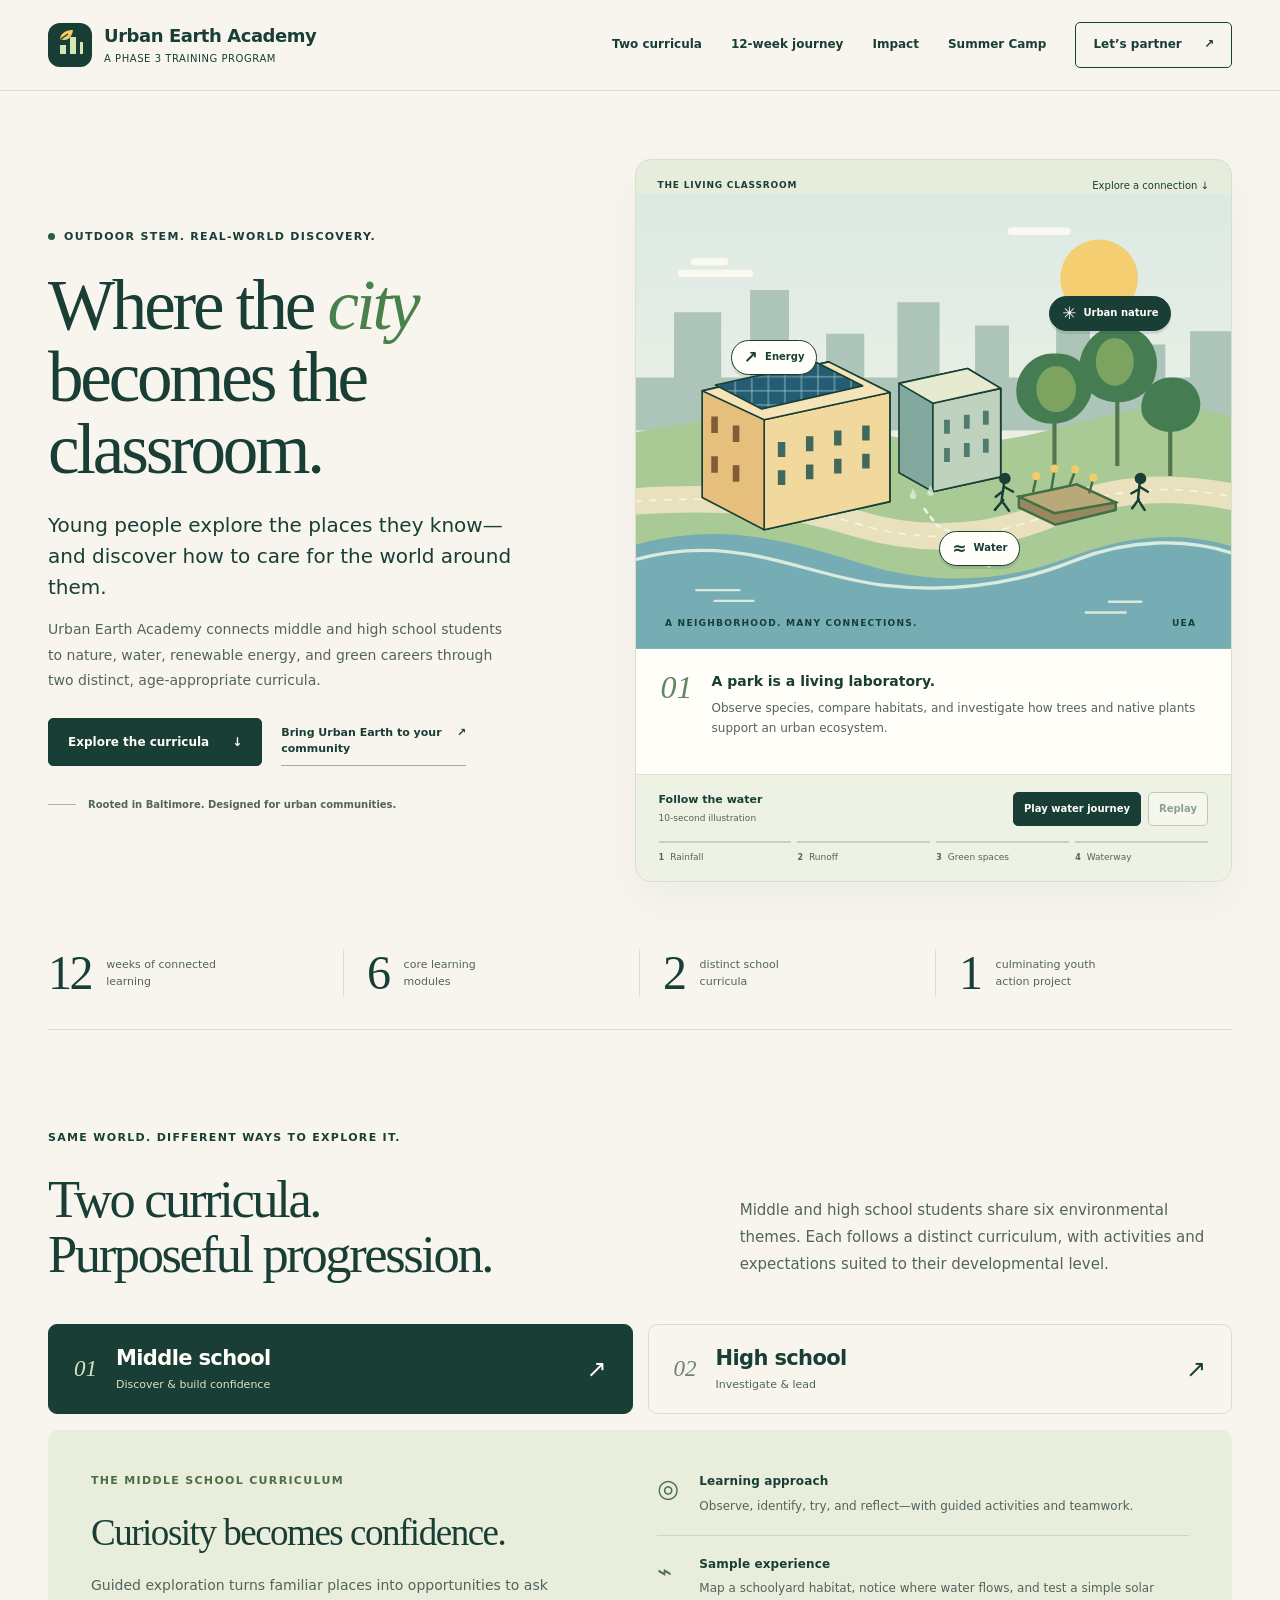
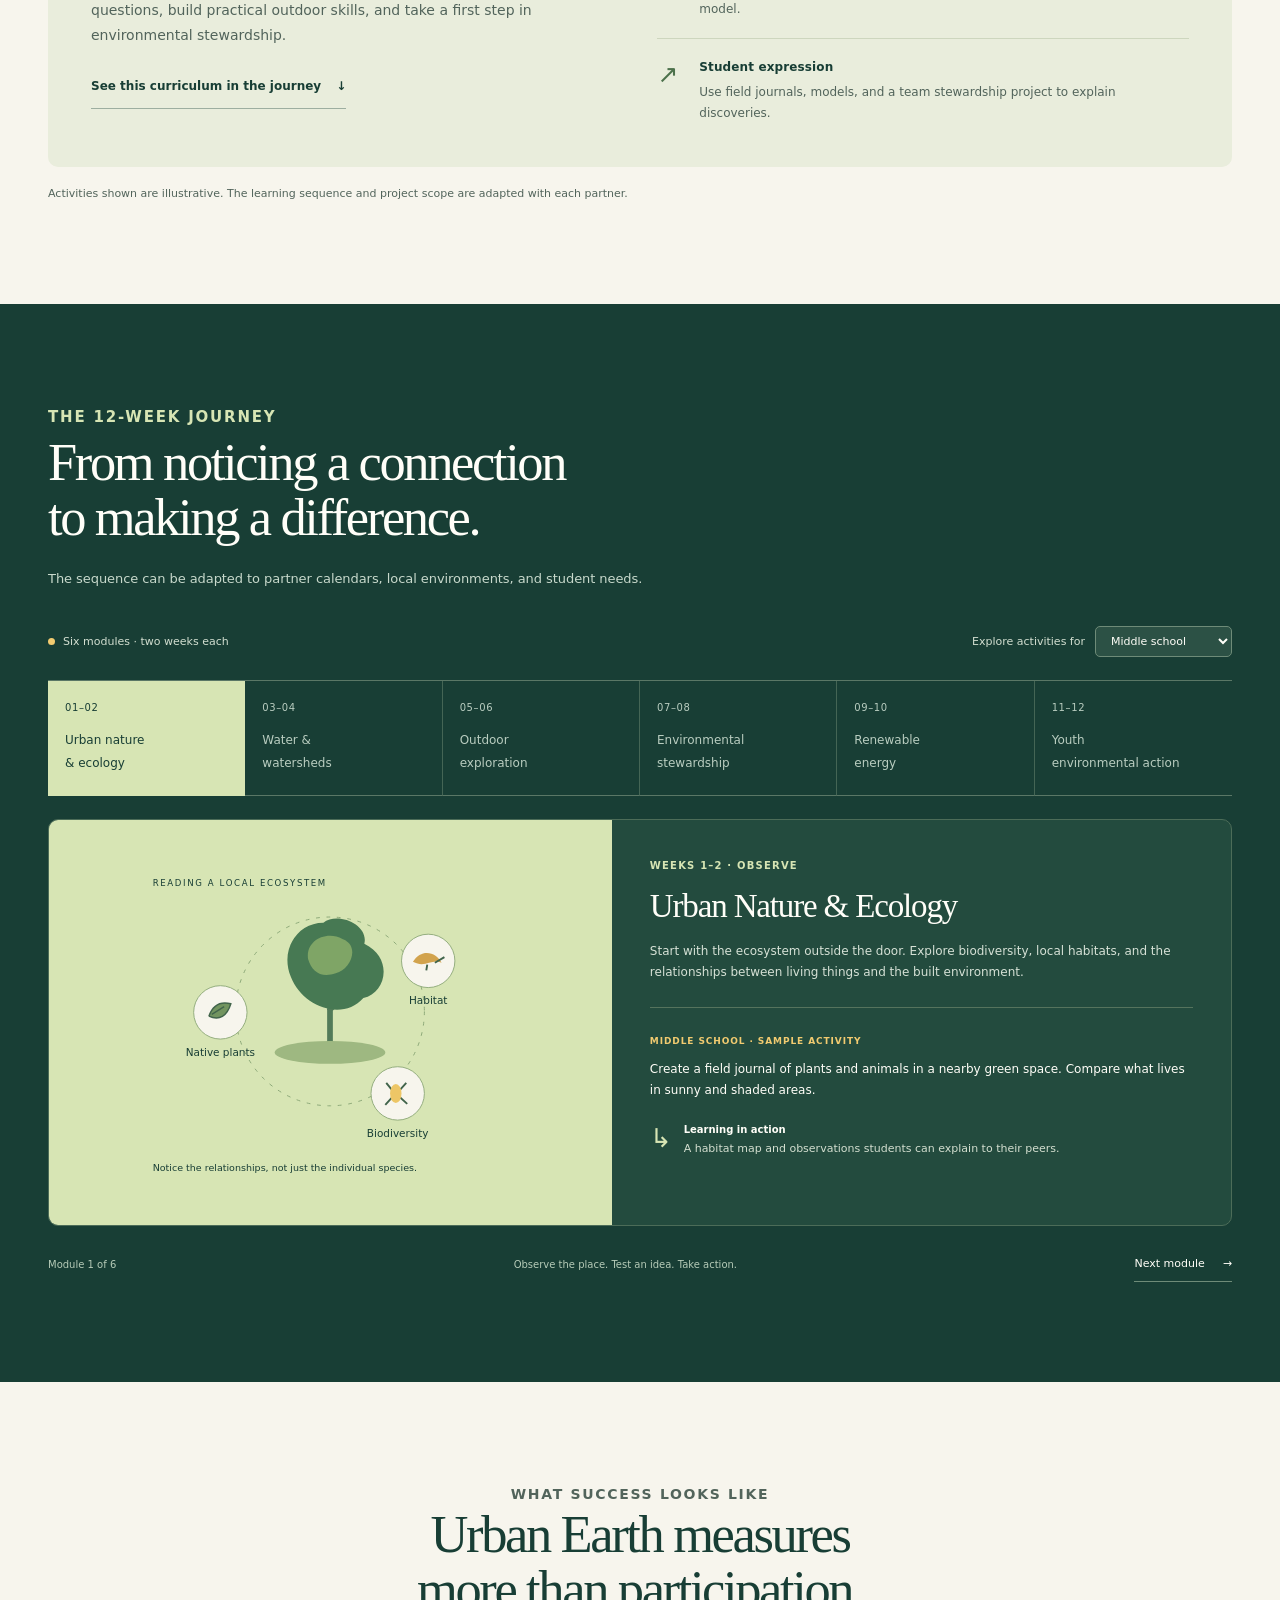
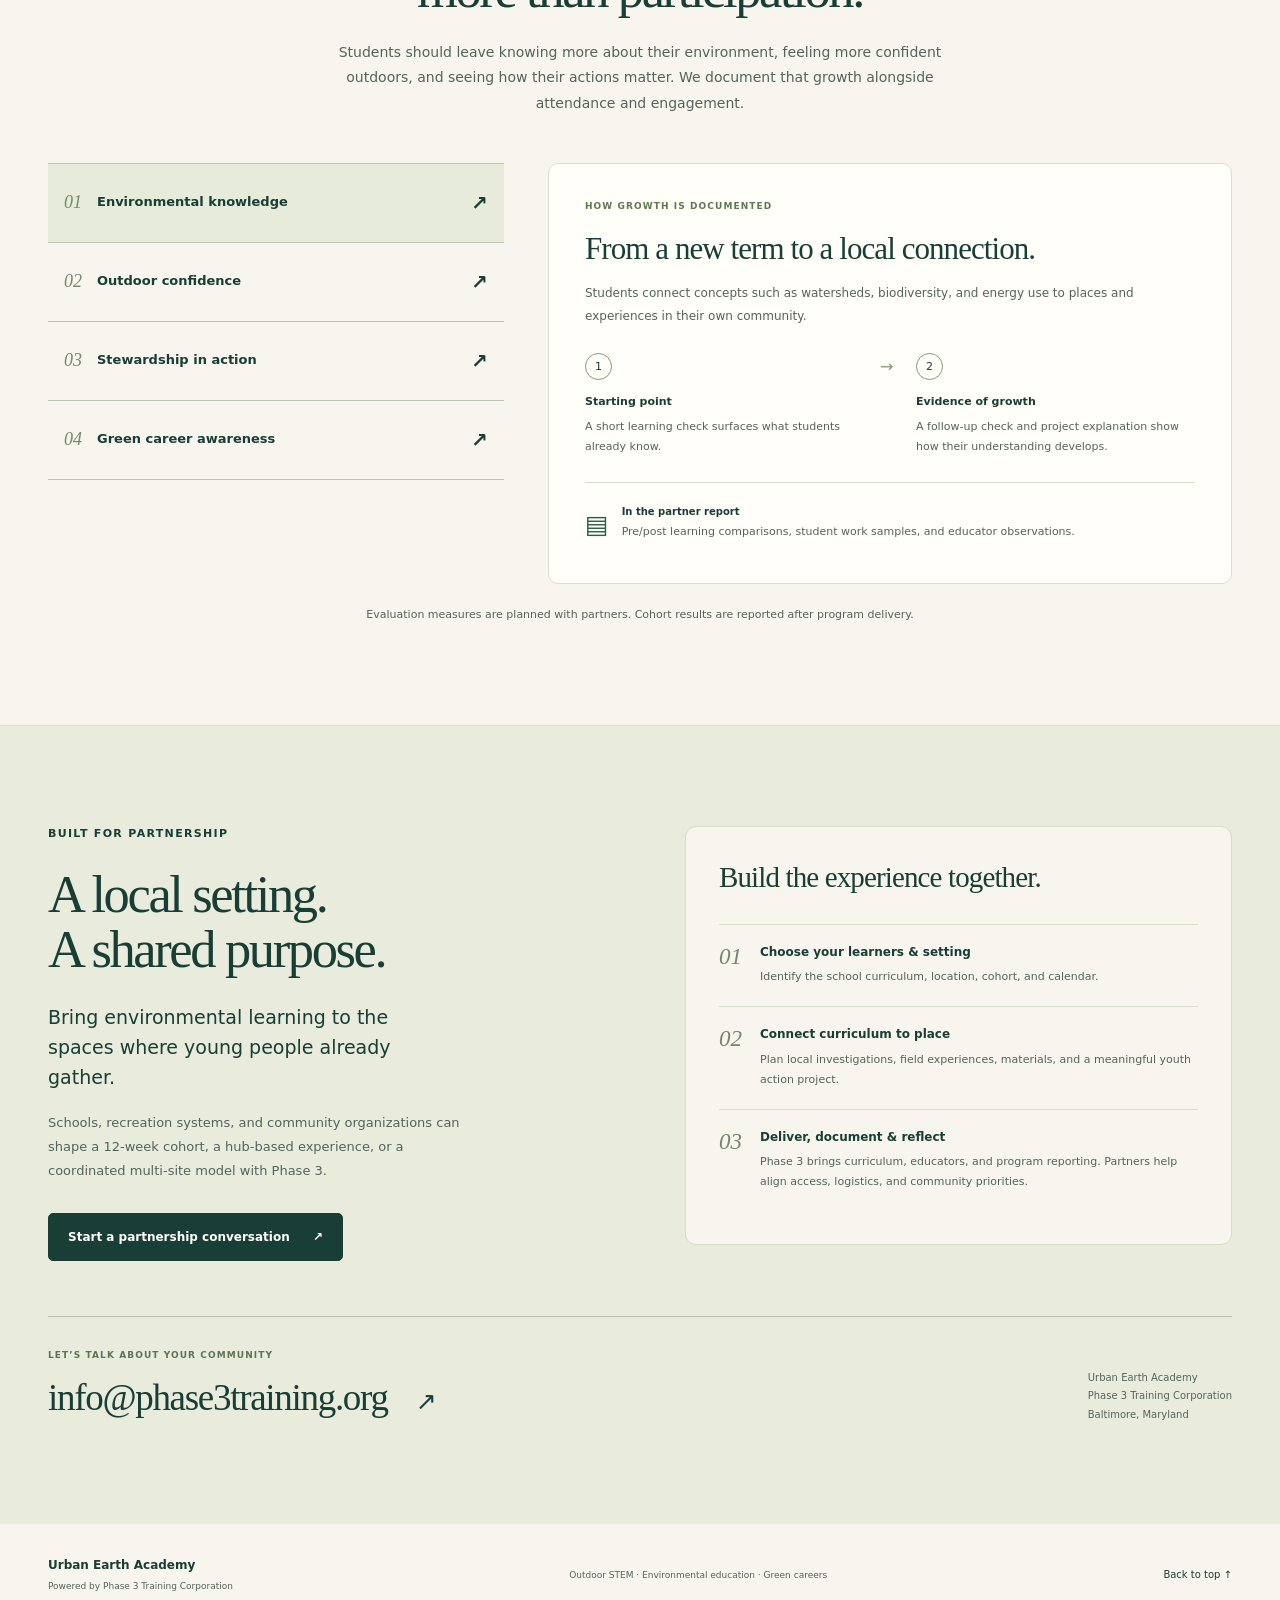
==== commit 9f8f8c5d: "Add an accessible interactive watershed animation" ====
--- a/index.html
+++ b/index.html
@@ -8,7 +8,9 @@
   <title>Urban Earth Academy | Where the City Becomes the Classroom</title>
   <link rel="icon" href="./favicon.svg" type="image/svg+xml">
   <link rel="stylesheet" href="./style.css">
+  <link rel="stylesheet" href="./watershed.css">
   <script src="./app.js" defer></script>
+  <script src="./watershed.js" defer></script>
 </head>
 <body>
   <a href="#main" class="skip-link">Skip to content</a>
@@ -82,6 +84,29 @@
               <g fill="#173f35"><circle cx="446" cy="344" r="7"/><circle cx="610" cy="344" r="7"/></g>
               <path d="M73 479h52m-30 13h47m402 14h48m-20-13h39" stroke="#d8e9dc" stroke-width="3" stroke-linecap="round"/>
               <g fill="#173f35" font-family="system-ui,sans-serif" font-size="11" font-weight="700" letter-spacing="1.5"><text x="35" y="522">A NEIGHBORHOOD. MANY CONNECTIONS.</text><text x="648" y="522">UEA</text></g>
+            
+              <g id="watershed-animation" class="watershed-animation" aria-hidden="true">
+                <g id="watershed-cloud" fill="#f7fcff" stroke="#83b8d0" stroke-width="1.5">
+                  <path d="M128 103c-16-3-19-28-1-33 1-24 35-30 46-9 24-11 48 11 39 30 17 9 10 27-9 27h-65c-7 0-11-7-10-15Z"/>
+                </g>
+                <g id="watershed-rain" stroke="#287fa9" stroke-width="3" stroke-linecap="round">
+                  <path d="m141 127-4 12"/><path d="m166 126-4 12"/><path d="m191 131-4 12"/>
+                  <path d="m154 150-4 12"/><path d="m181 153-4 12"/><path d="m208 148-4 12"/>
+                </g>
+                <path id="watershed-roof" d="m96 231 123-27 55 28-122 28Z" fill="#66c5e8" opacity="0"/>
+                <path id="watershed-guide" d="M195 231 289 249 307 250 307 372Q365 407 443 377L494 371Q526 389 552 439" fill="none" stroke="#fffef8" stroke-width="8" stroke-linecap="round" opacity=".8"/>
+                <path id="watershed-route" d="M195 231 289 249 307 250 307 372Q365 407 443 377L494 371Q526 389 552 439" fill="none" stroke="#287fa9" stroke-width="4" stroke-linecap="round"/>
+                <ellipse id="watershed-garden" cx="512" cy="376" rx="43" ry="22" fill="#c9e89f" stroke="#3d7751" stroke-width="3" opacity="0"/>
+                <g id="watershed-soil" stroke="#287fa9" stroke-width="2.5" stroke-linecap="round" opacity="0">
+                  <path d="M490 383v15m-4-5 4 5 4-5M510 388v19m-4-5 4 5 4-5M531 389v15m-4-5 4 5 4-5"/>
+                </g>
+                <g fill="#2c96c8" stroke="#fffef8" stroke-width="3" id="watershed-drops">
+                  <circle r="7"/><circle r="5"/><circle r="4"/>
+                </g>
+                <g id="watershed-ripples" fill="none" stroke="#f4fcff" stroke-width="3" opacity="0">
+                  <ellipse cx="552" cy="452" rx="12" ry="5"/><ellipse cx="552" cy="452" rx="23" ry="9"/>
+                </g>
+              </g>
             </svg>
             <div class="scene-pins" role="group" aria-label="Explore the illustrated city">
               <button class="scene-pin pin-energy" data-scene="energy" aria-pressed="false"><span aria-hidden="true">↗</span> Energy</button>
@@ -90,6 +115,18 @@
             </div>
           </div>
           <div class="field-note" aria-live="polite" aria-atomic="true"><span class="note-number" id="scene-number">01</span><div><h2 id="scene-heading">A park is a living laboratory.</h2><p id="scene-copy">Observe species, compare habitats, and investigate how trees and native plants support an urban ecosystem.</p></div></div>
+          <div class="watershed-player" id="watershed-player" hidden>
+            <div class="watershed-toolbar">
+              <p id="watershed-label">Follow the water <span>10-second illustration</span></p>
+              <div class="watershed-buttons" role="group" aria-label="Water journey controls">
+                <button type="button" id="watershed-play" aria-controls="watershed-animation">Play water journey</button>
+                <button type="button" id="watershed-replay" aria-controls="watershed-animation" disabled>Replay</button>
+              </div>
+            </div>
+            <ol class="watershed-steps" aria-label="Water journey stages">
+              <li><span>1</span>Rainfall</li><li><span>2</span>Runoff</li><li><span>3</span>Green spaces</li><li><span>4</span>Waterway</li>
+            </ol>
+          </div>
         </div>
       </div>
       <div class="wrap program-facts" aria-label="Program at a glance"><div><strong>12</strong><span>weeks of connected learning</span></div><div><strong>6</strong><span>core learning modules</span></div><div><strong>2</strong><span>distinct school curricula</span></div><div><strong>1</strong><span>culminating youth action project</span></div></div>
@@ -151,3 +188,4 @@
 </body>
 </html>
 
+
--- a/watershed.css
+++ b/watershed.css
@@ -0,0 +1,5 @@
+.watershed-animation{display:none;pointer-events:none}.watershed-animation.is-visible{display:inline}.watershed-player[hidden]{display:none}.watershed-player{padding:17px 23px 18px;background:#edf2e5;border-top:1px solid #d9e2cf}.watershed-toolbar{display:flex;justify-content:space-between;gap:12px;align-items:center}.watershed-toolbar p{font-size:11px;line-height:1.5;font-weight:650;margin:0}.watershed-toolbar p span{display:block;color:#52645b;font-size:9px;font-weight:400;margin-top:3px}.watershed-buttons{display:flex;gap:7px;align-items:center;flex:none}.watershed-buttons button{font-size:10px;line-height:1.5;font-weight:600;padding:8px 10px;background:#fffef8;color:#183e35;border:1px solid #829a79;border-radius:5px;min-height:34px}.watershed-buttons button:first-child{background:#183e35;border-color:#183e35;color:#fffef8;min-width:66px}.watershed-buttons button:hover:not(:disabled){box-shadow:0 2px 0 #183e3525}.watershed-buttons button:disabled{opacity:.45}.watershed-steps{list-style:none;padding:0;margin:15px 0 0;display:grid;grid-template-columns:repeat(4,minmax(0,1fr));gap:6px}.watershed-steps li{display:flex;align-items:center;gap:6px;border-top:2px solid #c4d3ba;padding-top:8px;font-size:9px;color:#52645b;line-height:1.4}.watershed-steps li>span{font-size:8px;font-weight:600}.watershed-steps li[aria-current="step"]{color:#183e35;font-weight:700;border-color:#287fa9}.watershed-steps li.is-complete{border-color:#7fa68b}.watershed-player.is-reduced .watershed-steps li[aria-current="step"]{border-color:#527b59}
+@media(max-width:1100px){.watershed-player{padding:15px 18px}.watershed-toolbar{align-items:start}.watershed-toolbar p{font-size:10px}.watershed-toolbar p span{font-size:8px}.watershed-buttons button{font-size:9px;padding:8px}.watershed-steps li{font-size:8px;gap:4px}}
+@media(max-width:800px){.watershed-player{padding:17px 22px}.watershed-toolbar p{font-size:11px}.watershed-toolbar p span{font-size:9px}.watershed-buttons button{font-size:10px;padding:8px 10px}.watershed-steps li{font-size:10px;gap:6px}}
+@media(max-width:440px){.watershed-player{padding:15px 16px}.watershed-toolbar{gap:8px;align-items:center}.watershed-toolbar p{font-size:10px;max-width:115px}.watershed-toolbar p span{font-size:8px}.watershed-buttons{gap:5px}.watershed-buttons button{font-size:9px;padding:8px}.watershed-steps li{font-size:8px;gap:4px}.watershed-steps li>span{font-size:7px}}
+@media print{.watershed-player,.watershed-animation{display:none!important}}
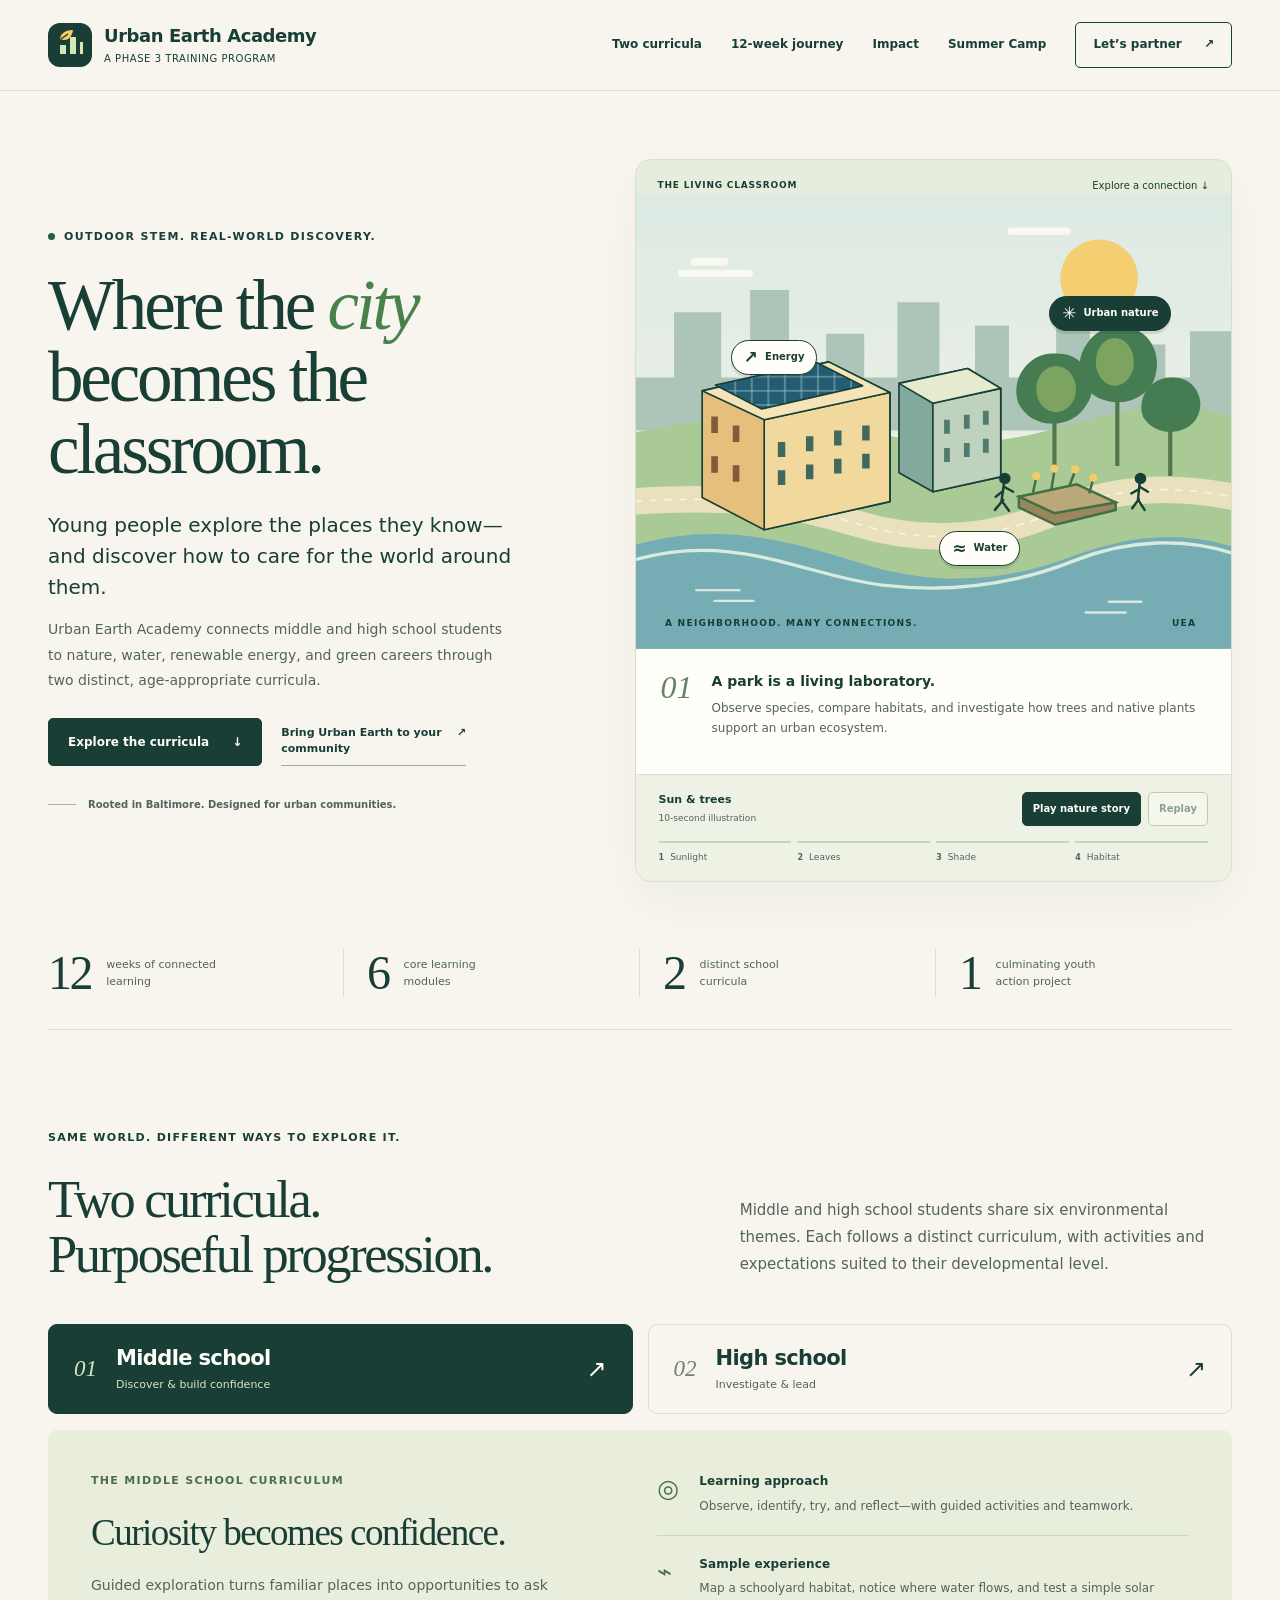
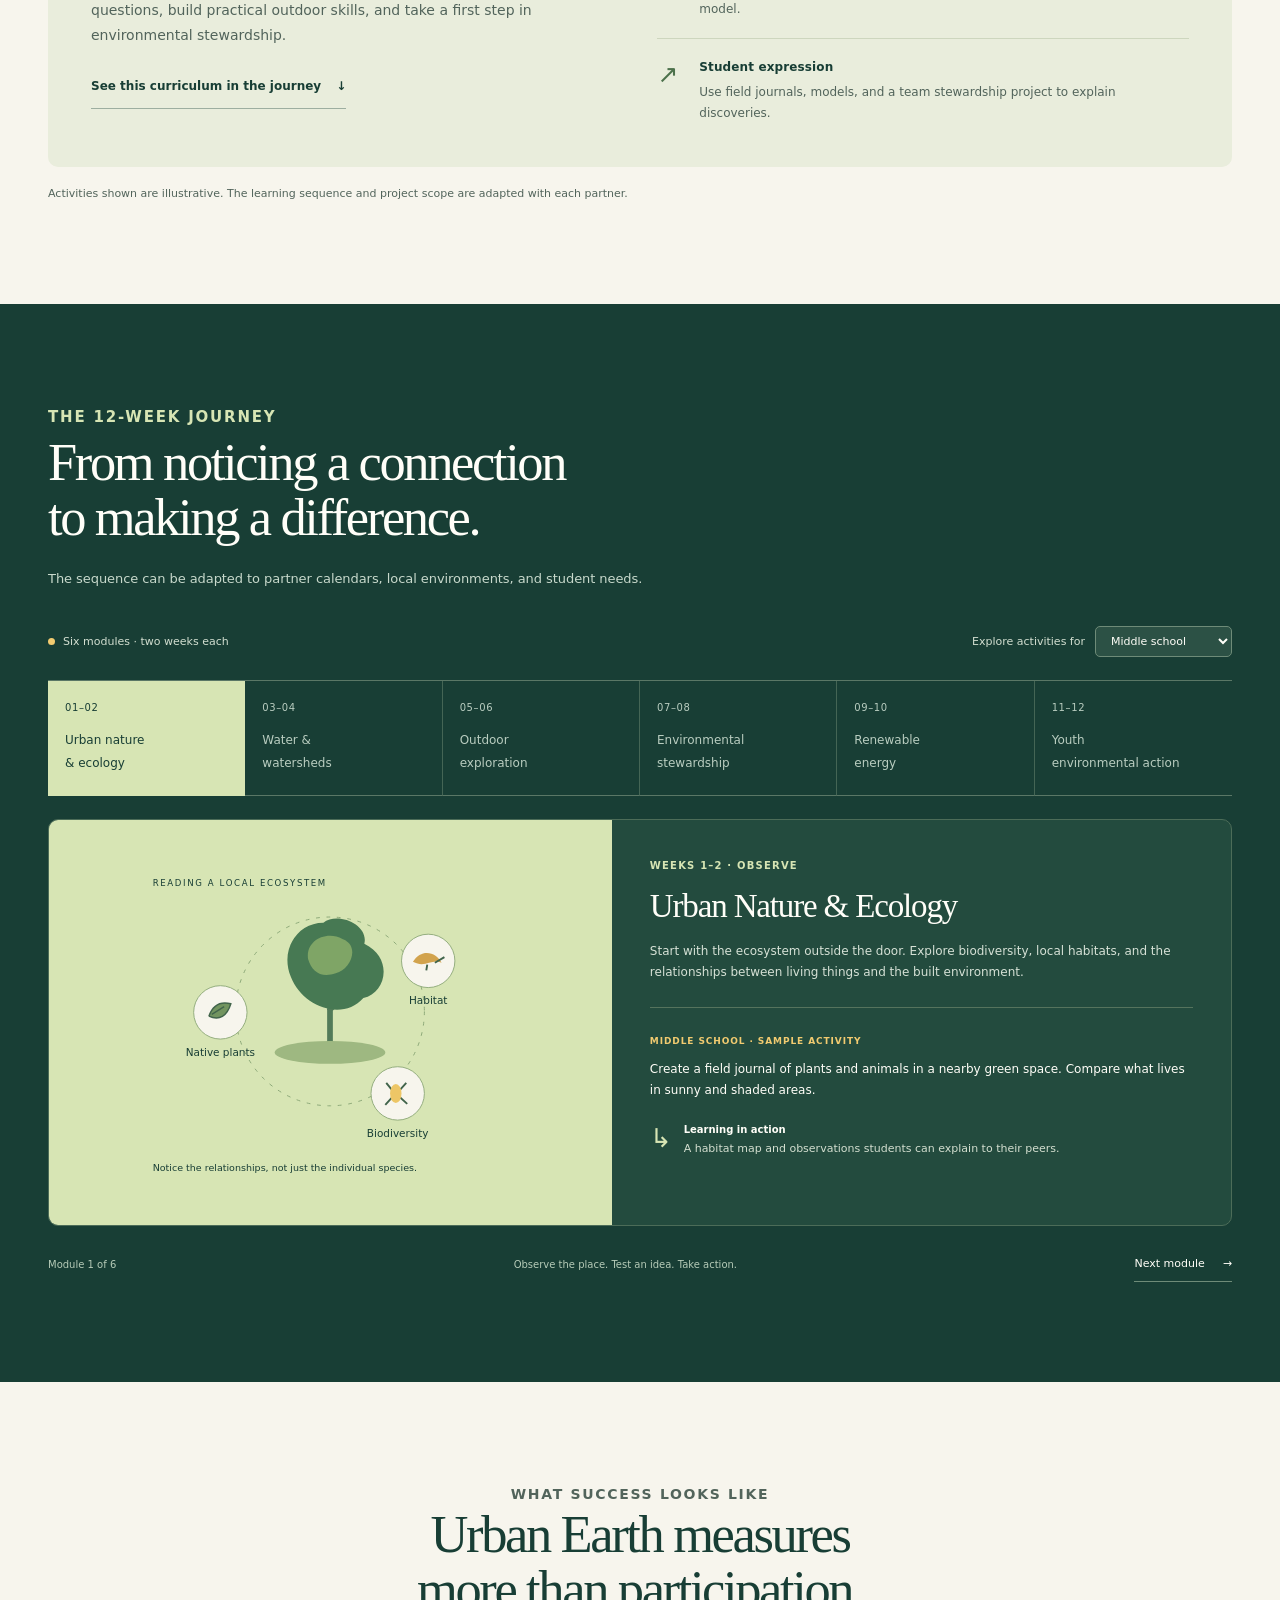
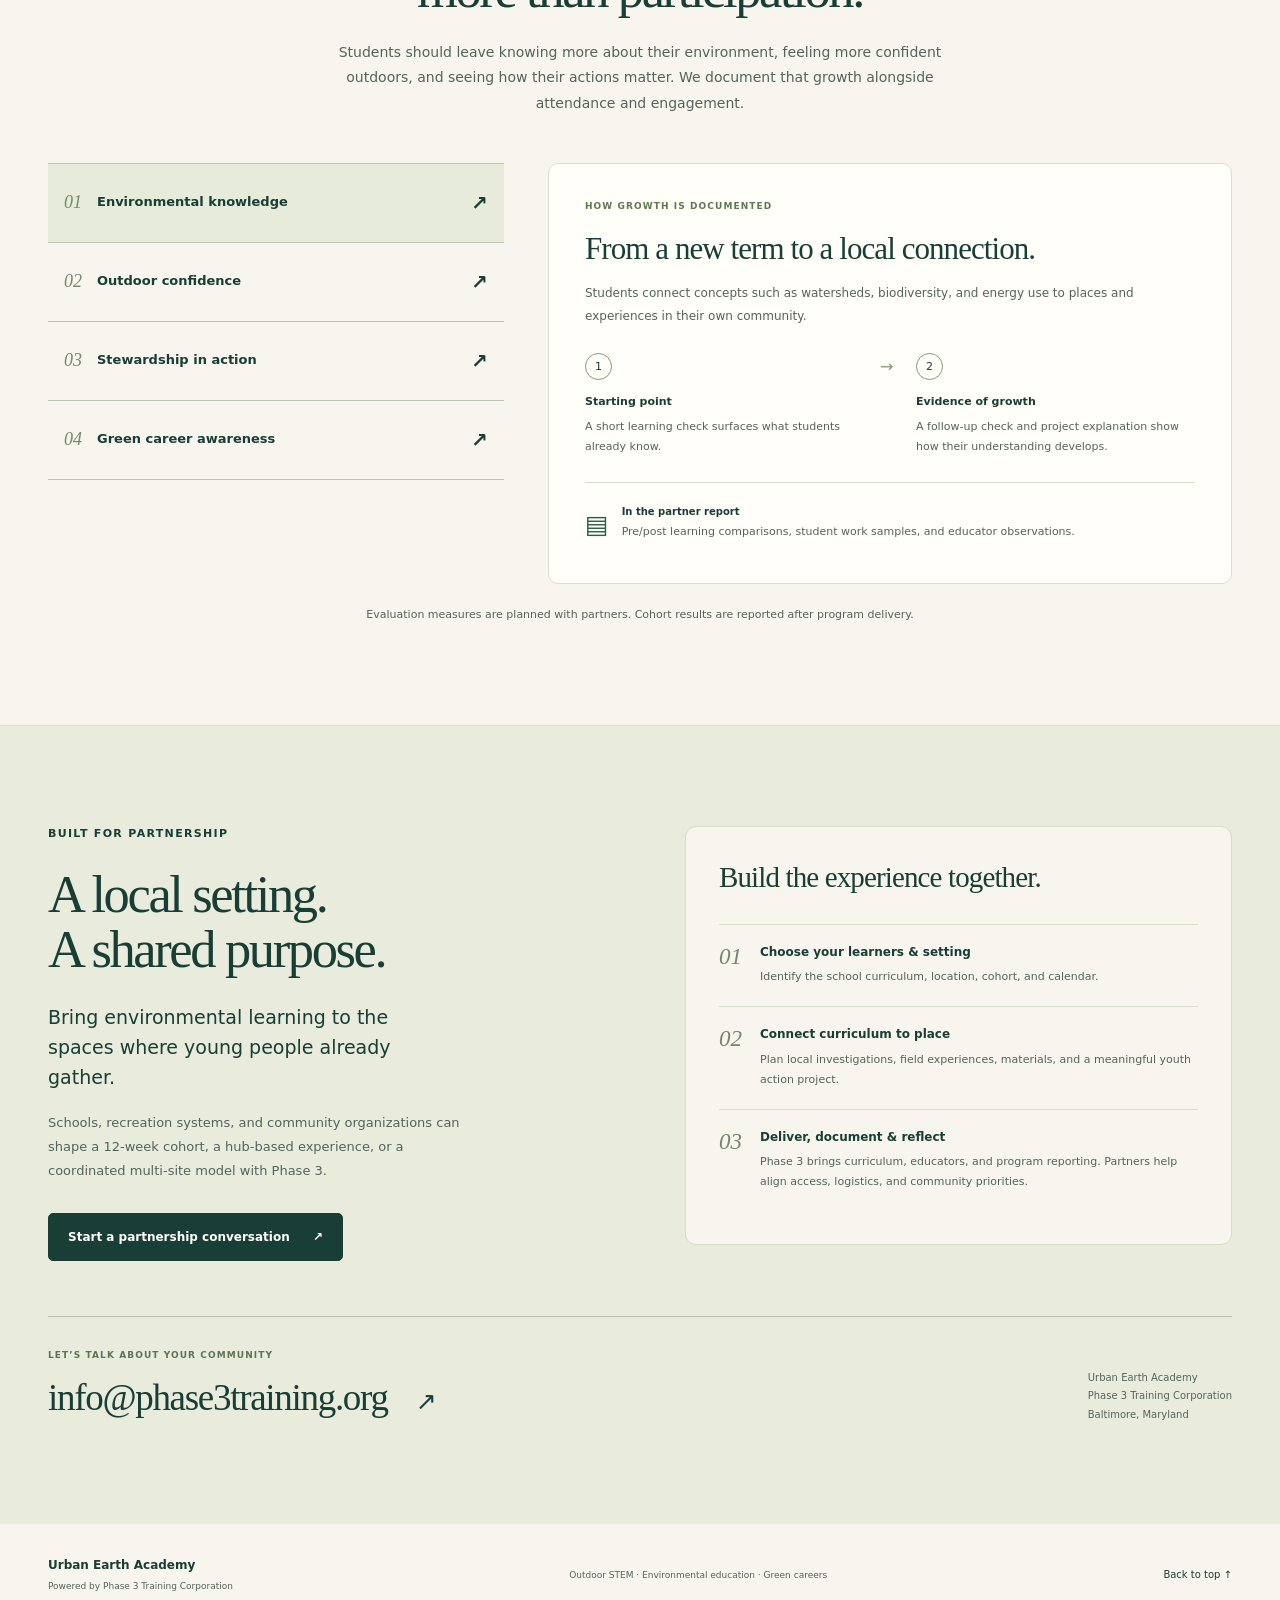
==== commit 62a1f087: "Add sun and tree animation and move runoff trail away from solar roof" ====
--- a/index.html
+++ b/index.html
@@ -46,7 +46,7 @@
           <div class="landscape">
             <svg class="city-scene" viewBox="0 0 720 550" role="img" aria-labelledby="scene-title scene-desc">
               <title id="scene-title">A city connected by water, nature, and energy</title>
-              <desc id="scene-desc">An illustrated urban neighborhood with solar panels, a park and native plants, and rain flowing toward a river. The buttons below explain learning connections in each part of the city.</desc>
+              <desc id="scene-desc">An illustrated urban neighborhood with solar panels, sunlit trees, a planted garden, and a river. Choose Urban nature to explore sunlight, leaves, shade, and habitat, or Water to follow rain from a street through planted spaces toward the river.</desc>
               <defs>
                 <pattern id="windows" width="22" height="28" patternUnits="userSpaceOnUse"><rect x="7" y="7" width="7" height="12" rx="1" fill="#8baba2"/></pattern>
                 <pattern id="solar" width="20" height="17" patternUnits="userSpaceOnUse"><path d="M0 0h20v17H0z" fill="#245c73" stroke="#a0cbd1" stroke-width="1"/></pattern>
@@ -61,6 +61,7 @@
               <path d="M0 442c121-34 205 20 298 31s168-4 233-30 135-27 189-9" fill="none" stroke="#d9ebdc" stroke-width="4"/>
               <path d="M-20 373c119-9 194-3 285 25s171 17 246-15 151-30 219-15" fill="none" stroke="#e9e1bd" stroke-width="32"/>
               <path d="M-20 373c119-9 194-3 285 25s171 17 246-15 151-30 219-15" fill="none" stroke="#f9f4de" stroke-width="2" stroke-dasharray="9 9"/>
+              <g id="nature-shade" fill="#396b4b" opacity="0" aria-hidden="true"><ellipse cx="519" cy="326" rx="65" ry="15"/><ellipse cx="604" cy="328" rx="49" ry="12"/></g>
               <g stroke="#173f35" stroke-width="2" stroke-linejoin="round">
                 <path d="m80 238 153-35 74 37v132l-152 34-75-39z" fill="#e7bf7d"/>
                 <path d="m155 273 152-33v132l-152 34z" fill="#f1d99e"/>
@@ -73,29 +74,28 @@
                 <path d="m318 229 83-18 40 24-82 18z" fill="#e6ebd0"/>
                 <path d="M376 273v17m24-23v17m23-22v17m-47 28v17m24-23v17m23-22v17" stroke="#527b70" stroke-width="7"/>
               </g>
+              <g id="nature-trees">
               <g stroke="#52764d" stroke-width="5"><path d="M506 335V219m76 110V198m64 143V244"/></g>
               <g fill="#457c51"><path d="M462 252c-10-32 17-62 45-59 35-2 57 36 37 63-18 30-67 29-82-4Z"/><path d="M540 228c-14-33 13-68 42-68 38-2 57 34 44 66-15 32-67 36-86 2Z"/><path d="M613 269c-8-24 11-47 33-47 28-3 45 26 32 49-13 23-52 22-65-2Z"/></g>
               <g fill="#7ca35f"><ellipse cx="508" cy="236" rx="24" ry="28"/><ellipse cx="579" cy="203" rx="23" ry="29"/></g>
+              </g>
               <g stroke="#416f46" stroke-width="3"><path d="m463 366 70-15 47 22-74 18z" fill="#b9a978"/><path d="m463 366 43 20 74-13v9l-73 18-44-21z" fill="#99885e"/><path d="m480 361 4-18m18 16 4-25m18 19 7-18m17 27 5-18"/></g>
               <g fill="#f3cc69"><circle cx="484" cy="341" r="5"/><circle cx="506" cy="332" r="5"/><circle cx="531" cy="333" r="5"/><circle cx="553" cy="343" r="5"/></g>
-              <g stroke="#eaf7ea" stroke-width="3" stroke-linecap="round"><path d="m349 381 15 20 34 15 27 31" stroke-dasharray="5 7" fill="none"/><path d="m415 445 12 5 1-13" fill="none"/></g>
-              <g fill="#dbeedb" opacity=".8"><path d="m331 365 4-9 4 9a4 4 0 1 1-8 0m21-4 4-9 4 9a4 4 0 1 1-8 0"/></g>
               <g stroke="#173f35" stroke-width="3" stroke-linecap="round"><path d="m442 371 3-21m0 4 11 6m-12-1-9 7m9 4-10 12m9-10 8 11"/><path d="m607 369 2-19m0 4 10 6m-11-3-9 5m9 7-8 11m8-9 7 11"/></g>
               <g fill="#173f35"><circle cx="446" cy="344" r="7"/><circle cx="610" cy="344" r="7"/></g>
               <path d="M73 479h52m-30 13h47m402 14h48m-20-13h39" stroke="#d8e9dc" stroke-width="3" stroke-linecap="round"/>
               <g fill="#173f35" font-family="system-ui,sans-serif" font-size="11" font-weight="700" letter-spacing="1.5"><text x="35" y="522">A NEIGHBORHOOD. MANY CONNECTIONS.</text><text x="648" y="522">UEA</text></g>
             
               <g id="watershed-animation" class="watershed-animation" aria-hidden="true">
-                <g id="watershed-cloud" fill="#f7fcff" stroke="#83b8d0" stroke-width="1.5">
+                <g id="watershed-cloud" fill="#f7fcff" stroke="#83b8d0" stroke-width="1.5" transform="translate(215 -25)">
                   <path d="M128 103c-16-3-19-28-1-33 1-24 35-30 46-9 24-11 48 11 39 30 17 9 10 27-9 27h-65c-7 0-11-7-10-15Z"/>
                 </g>
                 <g id="watershed-rain" stroke="#287fa9" stroke-width="3" stroke-linecap="round">
-                  <path d="m141 127-4 12"/><path d="m166 126-4 12"/><path d="m191 131-4 12"/>
-                  <path d="m154 150-4 12"/><path d="m181 153-4 12"/><path d="m208 148-4 12"/>
-                </g>
-                <path id="watershed-roof" d="m96 231 123-27 55 28-122 28Z" fill="#66c5e8" opacity="0"/>
-                <path id="watershed-guide" d="M195 231 289 249 307 250 307 372Q365 407 443 377L494 371Q526 389 552 439" fill="none" stroke="#fffef8" stroke-width="8" stroke-linecap="round" opacity=".8"/>
-                <path id="watershed-route" d="M195 231 289 249 307 250 307 372Q365 407 443 377L494 371Q526 389 552 439" fill="none" stroke="#287fa9" stroke-width="4" stroke-linecap="round"/>
+                  <path d="m349 310-4 12"/><path d="m372 312-4 12"/><path d="m395 310-4 12"/>
+                  <path d="m355 331-4 12"/><path d="m380 334-4 12"/><path d="m405 330-4 12"/>
+                </g>
+                <path id="watershed-guide" d="M357 399Q397 411 443 391L494 376Q526 389 552 439" fill="none" stroke="#fffef8" stroke-width="8" stroke-linecap="round" opacity=".8"/>
+                <path id="watershed-route" d="M357 399Q397 411 443 391L494 376Q526 389 552 439" fill="none" stroke="#287fa9" stroke-width="4" stroke-linecap="round"/>
                 <ellipse id="watershed-garden" cx="512" cy="376" rx="43" ry="22" fill="#c9e89f" stroke="#3d7751" stroke-width="3" opacity="0"/>
                 <g id="watershed-soil" stroke="#287fa9" stroke-width="2.5" stroke-linecap="round" opacity="0">
                   <path d="M490 383v15m-4-5 4 5 4-5M510 388v19m-4-5 4 5 4-5M531 389v15m-4-5 4 5 4-5"/>
@@ -105,6 +105,23 @@
                 </g>
                 <g id="watershed-ripples" fill="none" stroke="#f4fcff" stroke-width="3" opacity="0">
                   <ellipse cx="552" cy="452" rx="12" ry="5"/><ellipse cx="552" cy="452" rx="23" ry="9"/>
+                </g>
+              </g>
+              <g id="nature-animation" class="watershed-animation" aria-hidden="true">
+                <circle id="nature-halo" cx="560" cy="102" r="56" fill="#f8d982" opacity="0"/>
+                <g id="nature-rays" fill="none" stroke="#d9a333" stroke-width="3" stroke-linecap="round">
+                  <path d="M560 41V28m31 21 7-11m15 33 12-7m-4 38h15m-23 31 12 7m-34 15 7 11m-38-3v14m-31-22-7 11m-15-33-12 7m4-38h-14m22-31-12-7m34-15-7-11"/>
+                </g>
+                <g id="nature-sunlight" stroke="#e9b94f" stroke-width="5" stroke-linecap="round" fill="none">
+                  <path d="M531 147 514 186"/><path d="M567 157 575 181"/><path d="M598 148 633 214"/>
+                </g>
+                <g id="nature-leaves" fill="#acd279" stroke="#3c7045" stroke-width="2">
+                  <g transform="translate(506 231)"><path d="M0 0C-28 0-29-23-26-29-6-28 4-13 0 0Z"/><path d="M0 0C25 2 33-17 32-25 10-28-1-12 0 0Z"/><path d="M0 9V-3m0 3-17-19M0 0l21-16" fill="none"/></g>
+                  <g transform="translate(582 204)"><path d="M0 0C-28 0-29-23-26-29-6-28 4-13 0 0Z"/><path d="M0 0C25 2 33-17 32-25 10-28-1-12 0 0Z"/><path d="M0 9V-3m0 3-17-19M0 0l21-16" fill="none"/></g>
+                  <g transform="translate(646 258)"><path d="M0 0C-23 0-24-19-22-24-5-23 3-11 0 0Z"/><path d="M0 0C21 2 27-14 26-21 8-23-1-10 0 0Z"/><path d="M0 8V-3m0 3-14-16M0 0l17-13" fill="none"/></g>
+                </g>
+                <g id="nature-birds" fill="none" stroke="#284e3b" stroke-width="3" stroke-linecap="round">
+                  <path d="M631 168q8-10 16 0 8-10 16 0"/><path d="M603 146q6-8 12 0 6-8 12 0"/>
                 </g>
               </g>
             </svg>
@@ -117,14 +134,14 @@
           <div class="field-note" aria-live="polite" aria-atomic="true"><span class="note-number" id="scene-number">01</span><div><h2 id="scene-heading">A park is a living laboratory.</h2><p id="scene-copy">Observe species, compare habitats, and investigate how trees and native plants support an urban ecosystem.</p></div></div>
           <div class="watershed-player" id="watershed-player" hidden>
             <div class="watershed-toolbar">
-              <p id="watershed-label">Follow the water <span>10-second illustration</span></p>
-              <div class="watershed-buttons" role="group" aria-label="Water journey controls">
-                <button type="button" id="watershed-play" aria-controls="watershed-animation">Play water journey</button>
-                <button type="button" id="watershed-replay" aria-controls="watershed-animation" disabled>Replay</button>
+              <p id="watershed-label">Sun, trees &amp; water <span>10-second illustration</span></p>
+              <div class="watershed-buttons" role="group" aria-label="Living classroom animation controls">
+                <button type="button" id="watershed-play" aria-controls="nature-animation watershed-animation">Play nature story</button>
+                <button type="button" id="watershed-replay" aria-controls="nature-animation watershed-animation" disabled>Replay</button>
               </div>
             </div>
-            <ol class="watershed-steps" aria-label="Water journey stages">
-              <li><span>1</span>Rainfall</li><li><span>2</span>Runoff</li><li><span>3</span>Green spaces</li><li><span>4</span>Waterway</li>
+            <ol class="watershed-steps" aria-label="Animation stages">
+              <li><span>1</span>Sunlight</li><li><span>2</span>Leaves</li><li><span>3</span>Shade</li><li><span>4</span>Habitat</li>
             </ol>
           </div>
         </div>
--- a/watershed.css
+++ b/watershed.css
@@ -3,3 +3,5 @@
 @media(max-width:800px){.watershed-player{padding:17px 22px}.watershed-toolbar p{font-size:11px}.watershed-toolbar p span{font-size:9px}.watershed-buttons button{font-size:10px;padding:8px 10px}.watershed-steps li{font-size:10px;gap:6px}}
 @media(max-width:440px){.watershed-player{padding:15px 16px}.watershed-toolbar{gap:8px;align-items:center}.watershed-toolbar p{font-size:10px;max-width:115px}.watershed-toolbar p span{font-size:8px}.watershed-buttons{gap:5px}.watershed-buttons button{font-size:9px;padding:8px}.watershed-steps li{font-size:8px;gap:4px}.watershed-steps li>span{font-size:7px}}
 @media print{.watershed-player,.watershed-animation{display:none!important}}
+
+.watershed-player[data-story="nature"] .watershed-steps li[aria-current="step"]{border-color:#b98528}
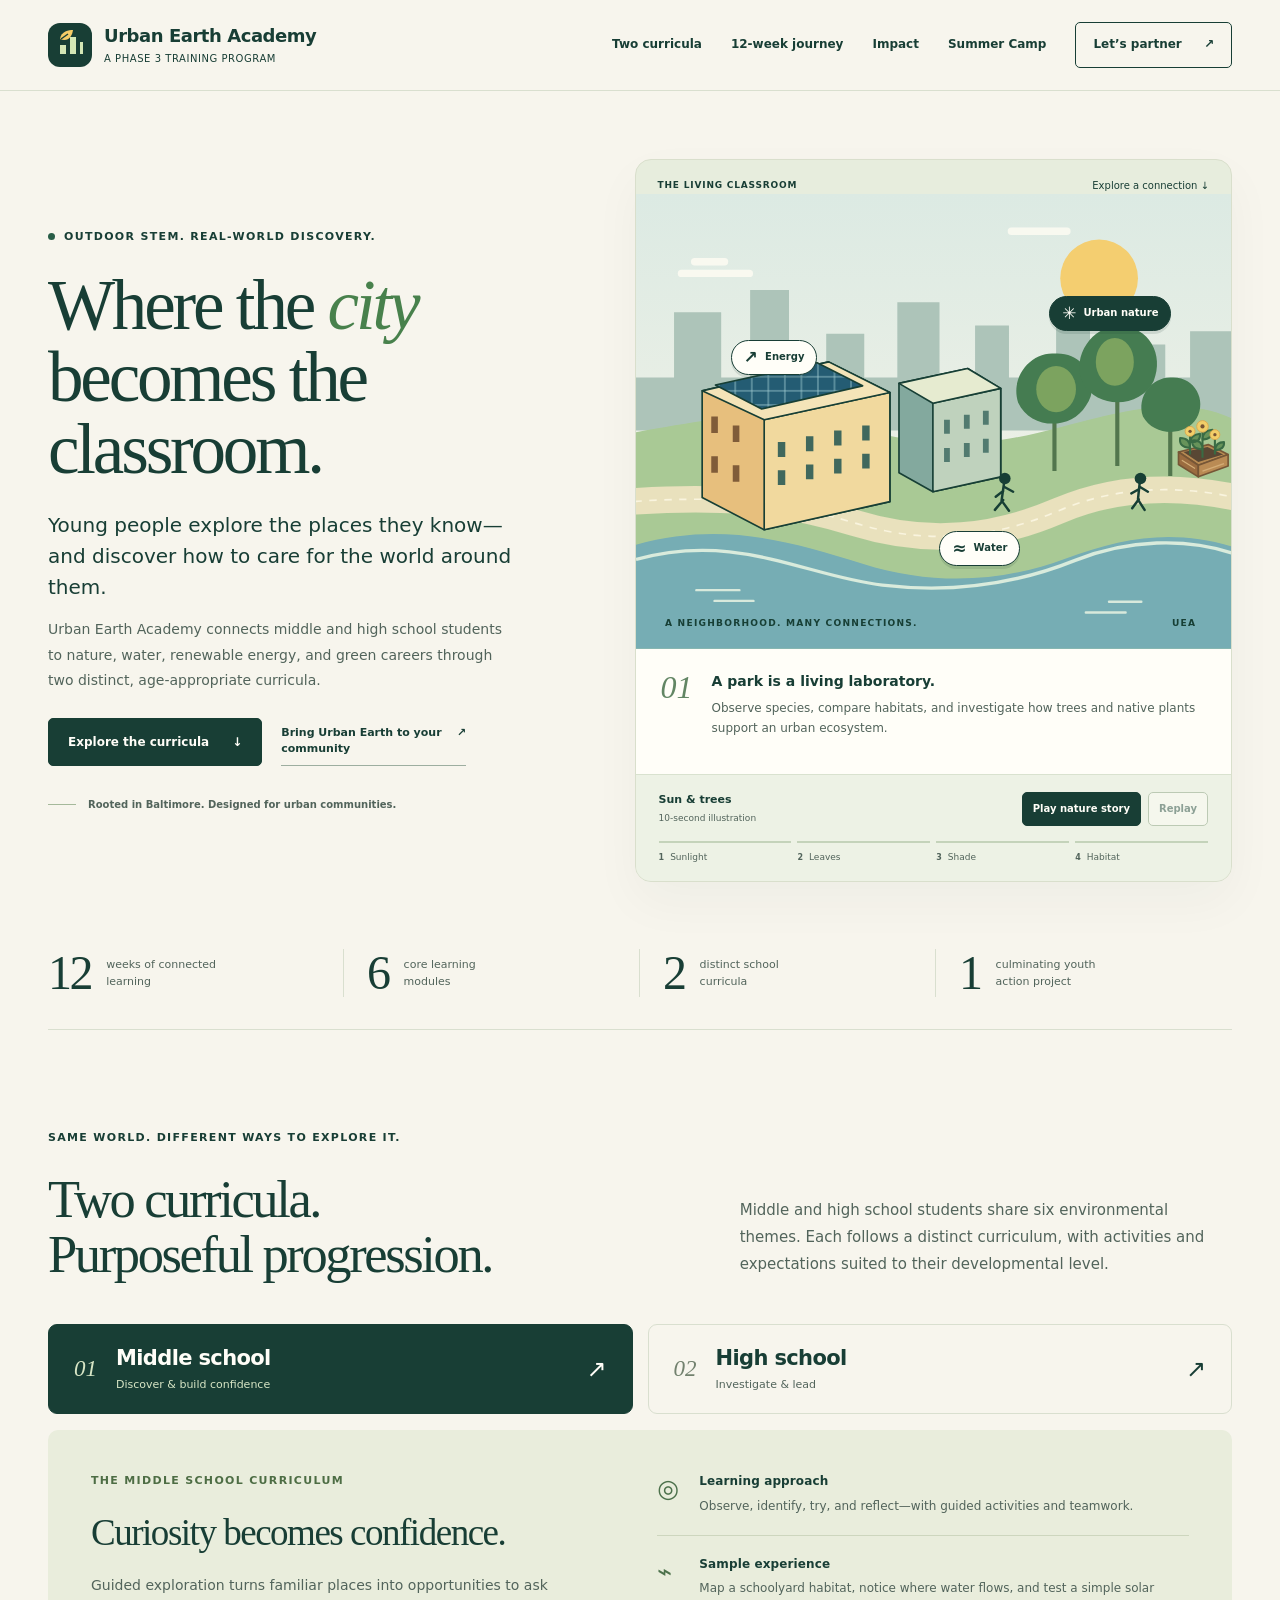
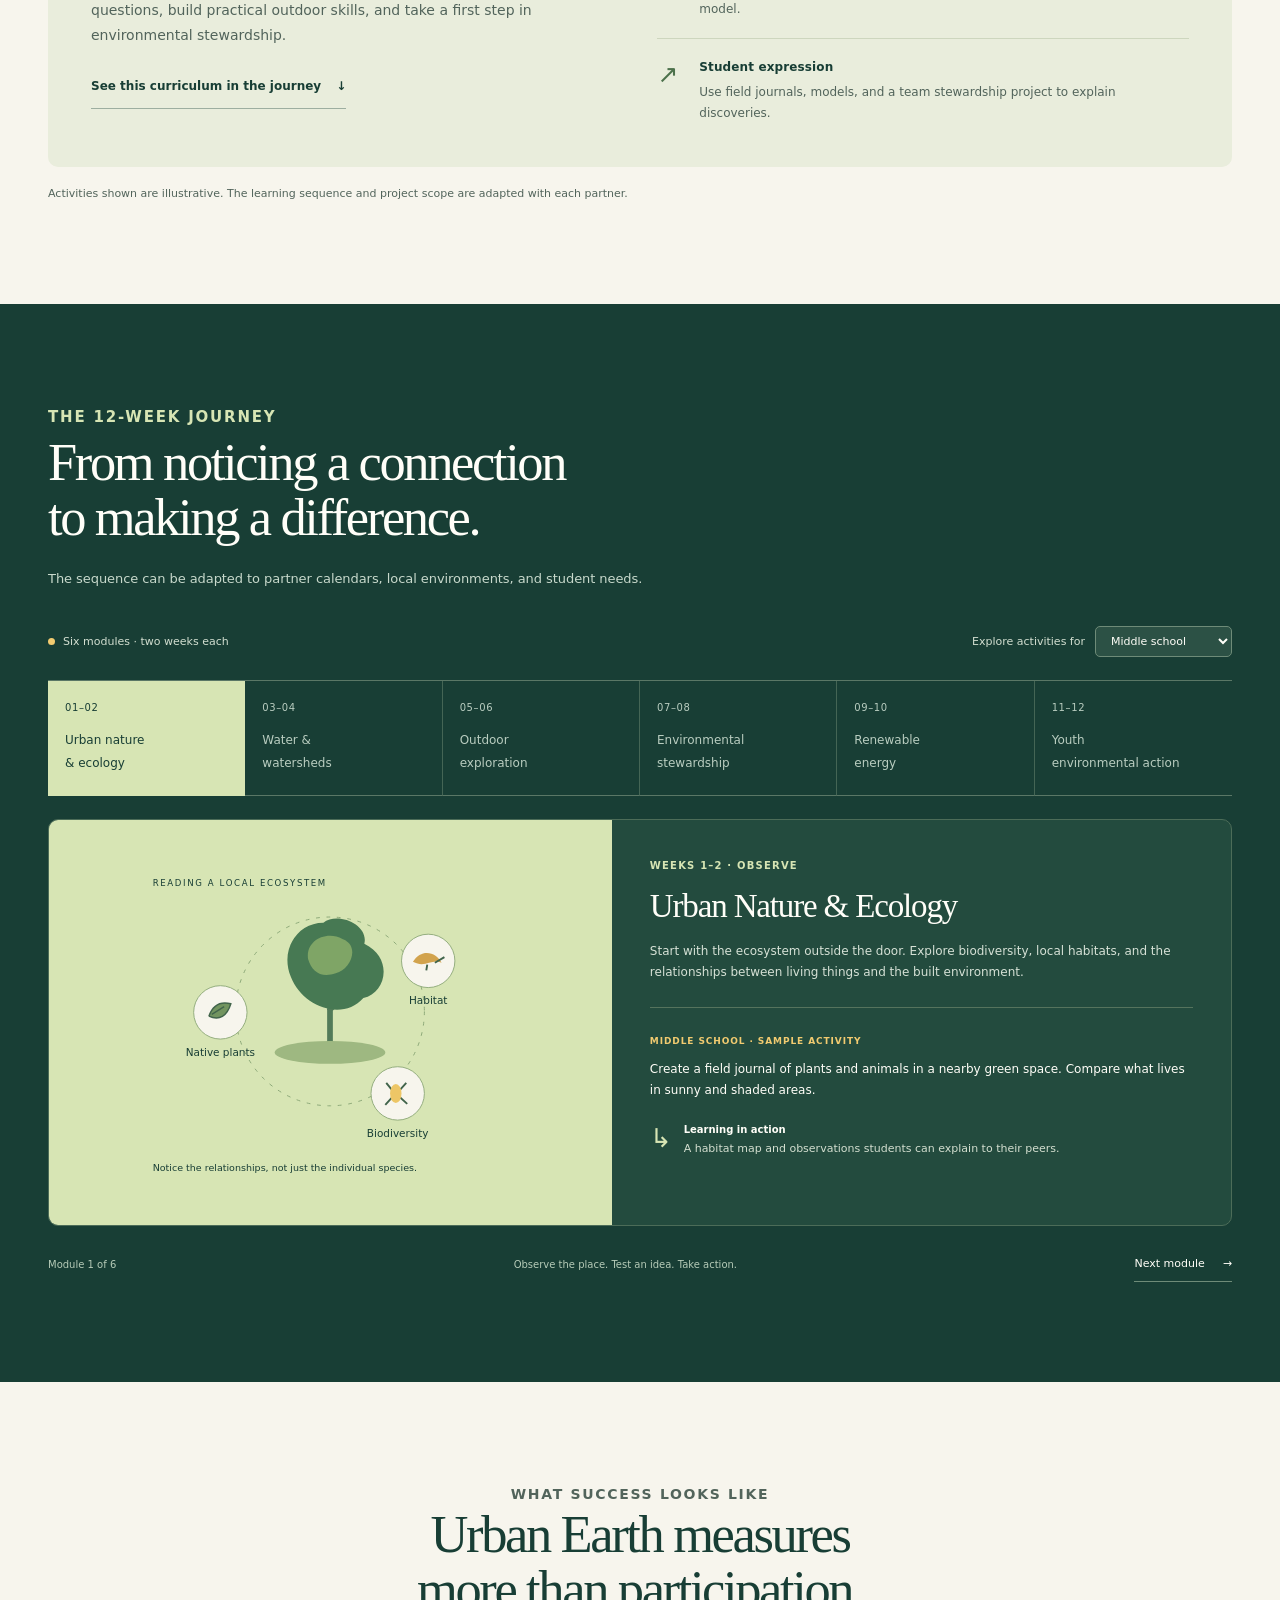
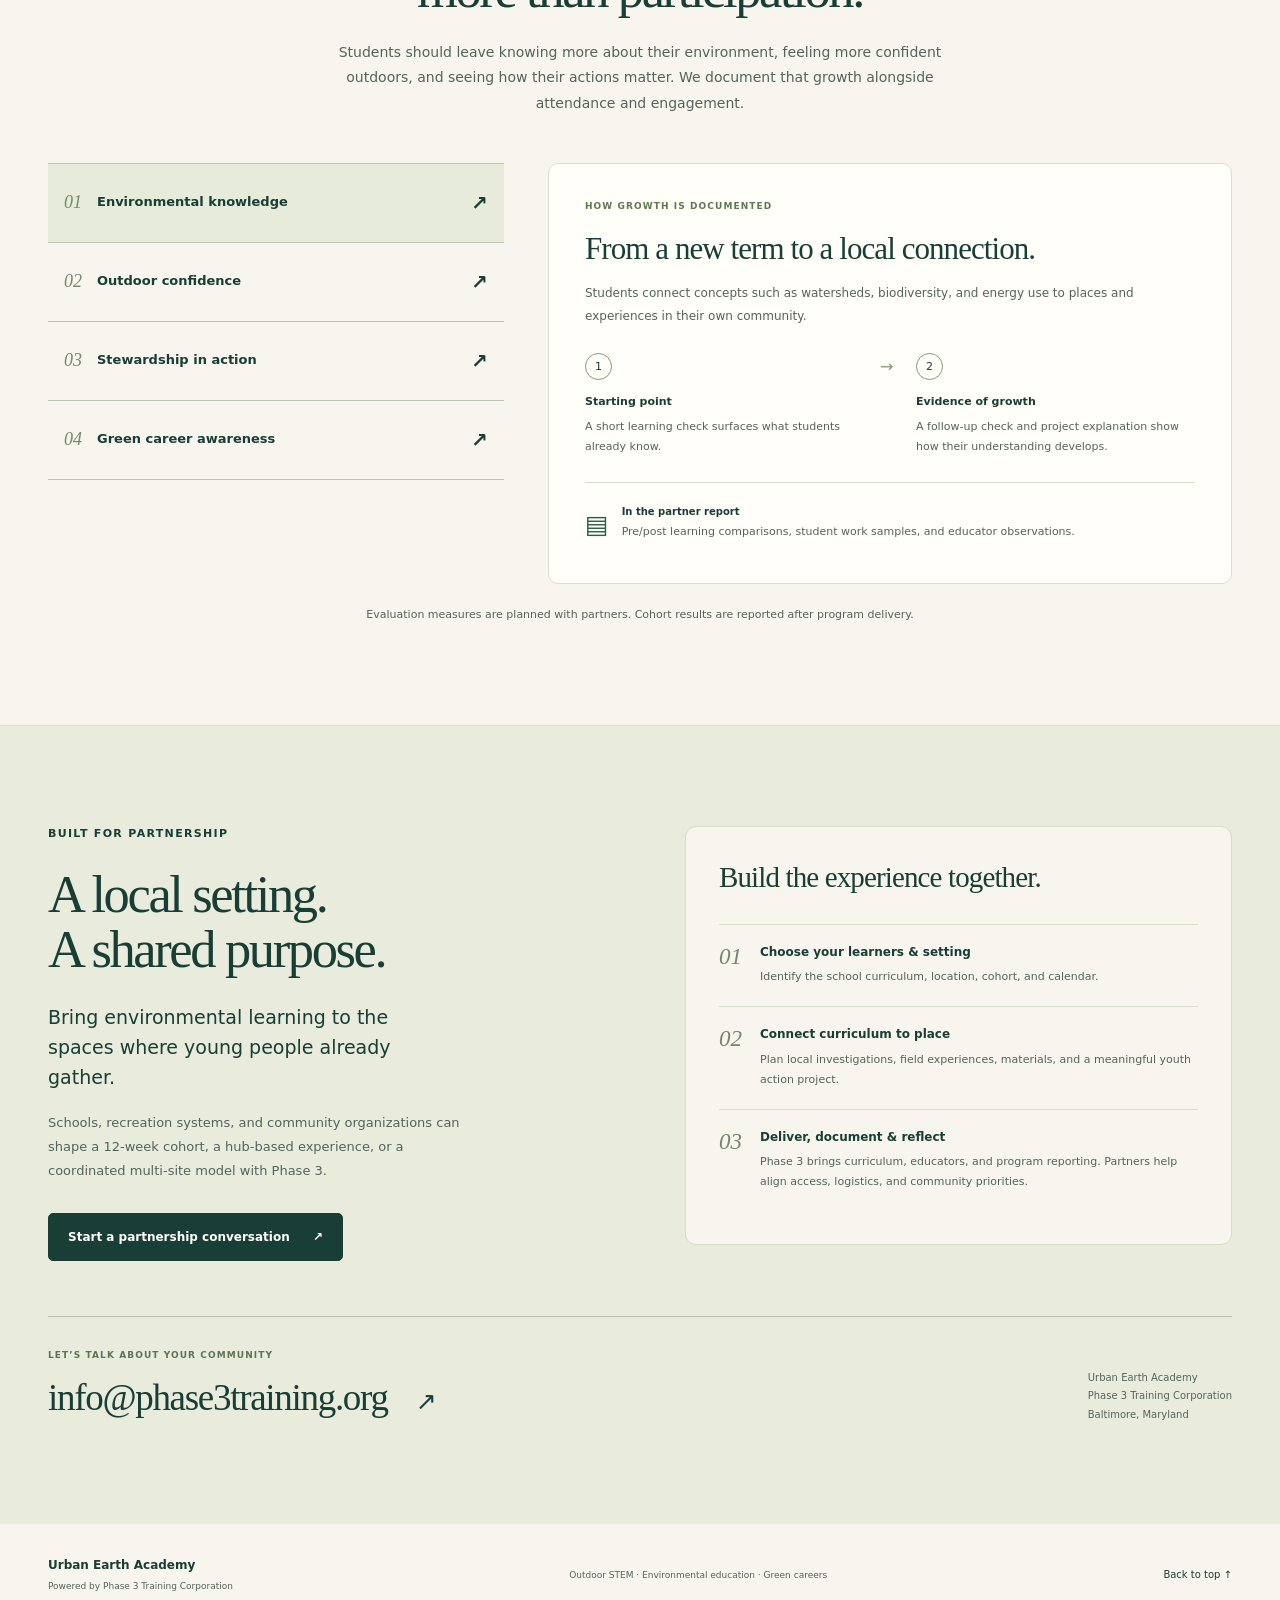
==== commit 9195efce: "Smooth left-side runoff, animate solar-powered lights, and relocate the planter" ====
--- a/index.html
+++ b/index.html
@@ -46,11 +46,12 @@
           <div class="landscape">
             <svg class="city-scene" viewBox="0 0 720 550" role="img" aria-labelledby="scene-title scene-desc">
               <title id="scene-title">A city connected by water, nature, and energy</title>
-              <desc id="scene-desc">An illustrated urban neighborhood with solar panels, sunlit trees, a planted garden, and a river. Choose Urban nature to explore sunlight, leaves, shade, and habitat, or Water to follow rain from a street through planted spaces toward the river.</desc>
+              <desc id="scene-desc">An illustrated urban neighborhood with solar panels, sunlit trees, a planted garden, and a river. Choose Urban nature to explore sunlight, leaves, shade, and habitat, Water to follow runoff down the left side of the building into the stream, or Energy to see sunlight power the building lights through rooftop solar panels.</desc>
               <defs>
                 <pattern id="windows" width="22" height="28" patternUnits="userSpaceOnUse"><rect x="7" y="7" width="7" height="12" rx="1" fill="#8baba2"/></pattern>
                 <pattern id="solar" width="20" height="17" patternUnits="userSpaceOnUse"><path d="M0 0h20v17H0z" fill="#245c73" stroke="#a0cbd1" stroke-width="1"/></pattern>
                 <linearGradient id="sky" x2="0" y2="1"><stop stop-color="#dceae3"/><stop offset="1" stop-color="#f7f4e8"/></linearGradient>
+                <mask id="watershed-flow-mask" maskUnits="userSpaceOnUse" x="0" y="0" width="720" height="550"><path id="watershed-flow-reveal" d="M58 272C46 308 46 347 59 378S91 408 108 441" fill="none" stroke="white" stroke-width="10" stroke-linecap="round"/></mask>
               </defs>
               <rect width="720" height="550" fill="url(#sky)"/>
               <circle cx="560" cy="102" r="47" fill="#f4ce70"/>
@@ -79,32 +80,45 @@
               <g fill="#457c51"><path d="M462 252c-10-32 17-62 45-59 35-2 57 36 37 63-18 30-67 29-82-4Z"/><path d="M540 228c-14-33 13-68 42-68 38-2 57 34 44 66-15 32-67 36-86 2Z"/><path d="M613 269c-8-24 11-47 33-47 28-3 45 26 32 49-13 23-52 22-65-2Z"/></g>
               <g fill="#7ca35f"><ellipse cx="508" cy="236" rx="24" ry="28"/><ellipse cx="579" cy="203" rx="23" ry="29"/></g>
               </g>
-              <g stroke="#416f46" stroke-width="3"><path d="m463 366 70-15 47 22-74 18z" fill="#b9a978"/><path d="m463 366 43 20 74-13v9l-73 18-44-21z" fill="#99885e"/><path d="m480 361 4-18m18 16 4-25m18 19 7-18m17 27 5-18"/></g>
-              <g fill="#f3cc69"><circle cx="484" cy="341" r="5"/><circle cx="506" cy="332" r="5"/><circle cx="531" cy="333" r="5"/><circle cx="553" cy="343" r="5"/></g>
+              <g id="native-planter" stroke-linejoin="round">
+                <title>A raised planter with soil and native flowers, in the grass beside the trees</title>
+                <path d="m656 312 36-9 24 12-36 13Z" fill="#b78a52" stroke="#765636" stroke-width="2"/>
+                <path d="m656 312 24 16v14l-24-15Z" fill="#9b6c40" stroke="#765636" stroke-width="2"/>
+                <path d="m680 328 36-13v14l-36 13Z" fill="#ba8b54" stroke="#765636" stroke-width="2"/>
+                <path d="m662 312 29-6 19 9-30 9Z" fill="#594734"/>
+                <path d="m660 322 16 10m9 3 26-9" fill="none" stroke="#d4ad77" stroke-width="1.5"/>
+                <g stroke="#396b44" stroke-width="2.5" fill="#67935a">
+                  <path d="M670 315v-25m15 29v-35m15 31v-21" fill="none"/>
+                  <path d="M670 307q-14-1-12-12 12 0 12 12m0-7q13 1 12-10-11 1-12 10m15 9q-14-1-12-11 12-1 12 11m0-12q13-1 12-12-12 1-12 12m15 13q12-1 11-10-10 0-11 10"/>
+                </g>
+                <g fill="#f2ce68" stroke="#dba64b" stroke-width="1"><circle cx="670" cy="287" r="6"/><circle cx="685" cy="281" r="7"/><circle cx="700" cy="291" r="6"/></g>
+                <g fill="#785434"><circle cx="670" cy="287" r="2"/><circle cx="685" cy="281" r="2.5"/><circle cx="700" cy="291" r="2"/></g>
+              </g>
               <g stroke="#173f35" stroke-width="3" stroke-linecap="round"><path d="m442 371 3-21m0 4 11 6m-12-1-9 7m9 4-10 12m9-10 8 11"/><path d="m607 369 2-19m0 4 10 6m-11-3-9 5m9 7-8 11m8-9 7 11"/></g>
               <g fill="#173f35"><circle cx="446" cy="344" r="7"/><circle cx="610" cy="344" r="7"/></g>
               <path d="M73 479h52m-30 13h47m402 14h48m-20-13h39" stroke="#d8e9dc" stroke-width="3" stroke-linecap="round"/>
               <g fill="#173f35" font-family="system-ui,sans-serif" font-size="11" font-weight="700" letter-spacing="1.5"><text x="35" y="522">A NEIGHBORHOOD. MANY CONNECTIONS.</text><text x="648" y="522">UEA</text></g>
             
               <g id="watershed-animation" class="watershed-animation" aria-hidden="true">
-                <g id="watershed-cloud" fill="#f7fcff" stroke="#83b8d0" stroke-width="1.5" transform="translate(215 -25)">
+                <g id="watershed-cloud" fill="#f7fcff" stroke="#83b8d0" stroke-width="1.5" transform="translate(-109 45)">
                   <path d="M128 103c-16-3-19-28-1-33 1-24 35-30 46-9 24-11 48 11 39 30 17 9 10 27-9 27h-65c-7 0-11-7-10-15Z"/>
                 </g>
-                <g id="watershed-rain" stroke="#287fa9" stroke-width="3" stroke-linecap="round">
-                  <path d="m349 310-4 12"/><path d="m372 312-4 12"/><path d="m395 310-4 12"/>
-                  <path d="m355 331-4 12"/><path d="m380 334-4 12"/><path d="m405 330-4 12"/>
-                </g>
-                <path id="watershed-guide" d="M357 399Q397 411 443 391L494 376Q526 389 552 439" fill="none" stroke="#fffef8" stroke-width="8" stroke-linecap="round" opacity=".8"/>
-                <path id="watershed-route" d="M357 399Q397 411 443 391L494 376Q526 389 552 439" fill="none" stroke="#287fa9" stroke-width="4" stroke-linecap="round"/>
-                <ellipse id="watershed-garden" cx="512" cy="376" rx="43" ry="22" fill="#c9e89f" stroke="#3d7751" stroke-width="3" opacity="0"/>
-                <g id="watershed-soil" stroke="#287fa9" stroke-width="2.5" stroke-linecap="round" opacity="0">
-                  <path d="M490 383v15m-4-5 4 5 4-5M510 388v19m-4-5 4 5 4-5M531 389v15m-4-5 4 5 4-5"/>
-                </g>
-                <g fill="#2c96c8" stroke="#fffef8" stroke-width="3" id="watershed-drops">
-                  <circle r="7"/><circle r="5"/><circle r="4"/>
+                <g id="watershed-rain" stroke="#3588aa" stroke-width="2" stroke-linecap="round">
+                  <path d="m29 183-2 10"/><path d="m49 187-2 10"/><path d="m69 182-2 10"/>
+                  <path d="m34 204-2 10"/><path d="m57 207-2 10"/><path d="m73 204-2 10"/>
+                </g>
+                <path id="watershed-guide" d="M58 272C46 308 46 347 59 378S91 408 108 441" fill="none" stroke="#e1f4ed" stroke-width="5" stroke-linecap="round" opacity=".3"/>
+                <path id="watershed-route" d="M58 272C46 308 46 347 59 378S91 408 108 441" fill="none" stroke="#3b91b1" stroke-width="4" stroke-linecap="round"/>
+                <path id="watershed-flow" mask="url(#watershed-flow-mask)" d="M58 272C46 308 46 347 59 378S91 408 108 441" fill="none" stroke="#c4edf0" stroke-width="2" stroke-linecap="round" stroke-dasharray="2 10" opacity="0"/>
+                <g id="watershed-soil" opacity="0" fill="#72a165" stroke="#477e4e" stroke-width="1.5">
+                  <path d="m30 395 6-10 3 10m-1-2 6-12 2 13m28 10 4-11 4 10m-2-1 7-12 1 11"/>
+                </g>
+                <ellipse id="watershed-garden" cx="59" cy="398" rx="29" ry="11" fill="#92be79" opacity="0"/>
+                <g fill="#8ed8eb" stroke="#effcf8" stroke-width="1.5" id="watershed-drops">
+                  <circle r="3.5"/><circle r="3.5"/><circle r="3"/><circle r="3"/><circle r="2.5"/>
                 </g>
                 <g id="watershed-ripples" fill="none" stroke="#f4fcff" stroke-width="3" opacity="0">
-                  <ellipse cx="552" cy="452" rx="12" ry="5"/><ellipse cx="552" cy="452" rx="23" ry="9"/>
+                  <ellipse cx="108" cy="445" rx="12" ry="5"/><ellipse cx="108" cy="445" rx="23" ry="9"/>
                 </g>
               </g>
               <g id="nature-animation" class="watershed-animation" aria-hidden="true">
@@ -122,6 +136,26 @@
                 </g>
                 <g id="nature-birds" fill="none" stroke="#284e3b" stroke-width="3" stroke-linecap="round">
                   <path d="M631 168q8-10 16 0 8-10 16 0"/><path d="M603 146q6-8 12 0 6-8 12 0"/>
+                </g>
+              </g>
+              <g id="energy-animation" class="watershed-animation" aria-hidden="true">
+                <circle id="energy-halo" cx="560" cy="102" r="57" fill="#f5cf70" opacity="0"/>
+                <g id="energy-rays" stroke="#d5a039" stroke-width="3" stroke-linecap="round" fill="none">
+                  <path d="M560 41V28m31 21 7-11m15 33 12-7m-4 38h15m-23 31 12 7m-34 15 7 11m-38-3v14m-31-22-7 11m-15-33-12 7m4-38h-14m22-31-12-7m34-15-7-11"/>
+                </g>
+                <path id="energy-beam" d="M516 116 126 222 250 237 527 138Z" fill="#f9df86" opacity="0"/>
+                <g id="energy-photons" fill="none" stroke="#dcad42" stroke-width="3" stroke-linecap="round">
+                  <path d="M516 121 157 224"/><path d="M521 131 231 228"/>
+                </g>
+                <path id="energy-panel" d="m96 231 123-27 55 28-122 28Z" fill="#e7edaa" stroke="#f6d36b" stroke-width="2" opacity="0"/>
+                <path id="energy-wire" d="M226 242Q257 243 270 259L278 274 278 292" fill="none" stroke="#f7d56b" stroke-width="3" stroke-linecap="round" opacity="0"/>
+                <g id="energy-lights" stroke="#ffdc77" stroke-width="9" opacity="0">
+                  <path d="M176 300v18m34-25v18m34-25v18m34-24v18m-102 36v18m34-25v18m34-25v18m34-24v18"/>
+                  <path d="M95 269v20m26-9v20m-26 17v20m26-9v20" stroke-width="8"/>
+                </g>
+                <g id="energy-window-glow" stroke="#ffe9a8" stroke-width="16" opacity="0" stroke-linecap="round">
+                  <path d="M176 300v18m34-25v18m34-25v18m34-24v18m-102 36v18m34-25v18m34-25v18m34-24v18"/>
+                  <path d="M95 269v20m26-9v20m-26 17v20m26-9v20"/>
                 </g>
               </g>
             </svg>
@@ -136,8 +170,8 @@
             <div class="watershed-toolbar">
               <p id="watershed-label">Sun, trees &amp; water <span>10-second illustration</span></p>
               <div class="watershed-buttons" role="group" aria-label="Living classroom animation controls">
-                <button type="button" id="watershed-play" aria-controls="nature-animation watershed-animation">Play nature story</button>
-                <button type="button" id="watershed-replay" aria-controls="nature-animation watershed-animation" disabled>Replay</button>
+                <button type="button" id="watershed-play" aria-controls="nature-animation watershed-animation energy-animation">Play nature story</button>
+                <button type="button" id="watershed-replay" aria-controls="nature-animation watershed-animation energy-animation" disabled>Replay</button>
               </div>
             </div>
             <ol class="watershed-steps" aria-label="Animation stages">
--- a/watershed.css
+++ b/watershed.css
@@ -5,3 +5,5 @@
 @media print{.watershed-player,.watershed-animation{display:none!important}}
 
 .watershed-player[data-story="nature"] .watershed-steps li[aria-current="step"]{border-color:#b98528}
+
+.watershed-player[data-story="energy"] .watershed-steps li[aria-current="step"]{border-color:#b98528}
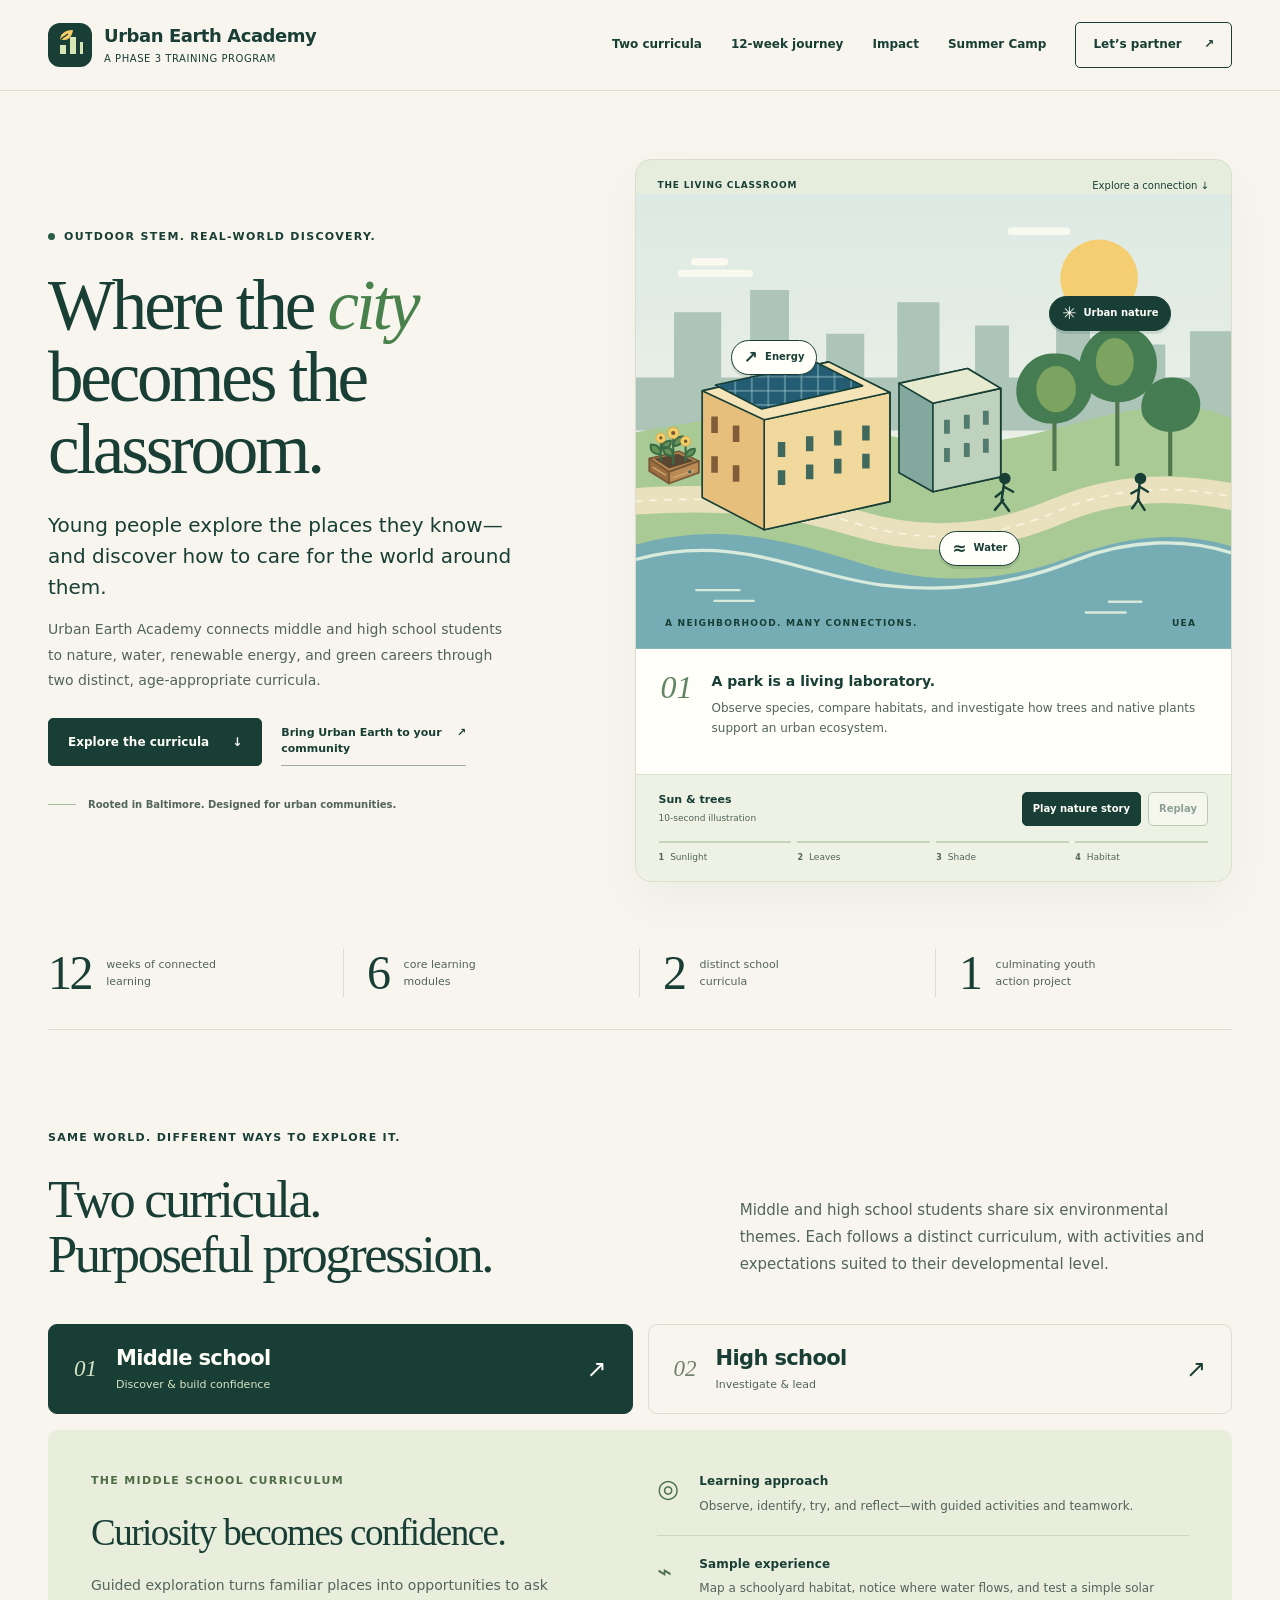
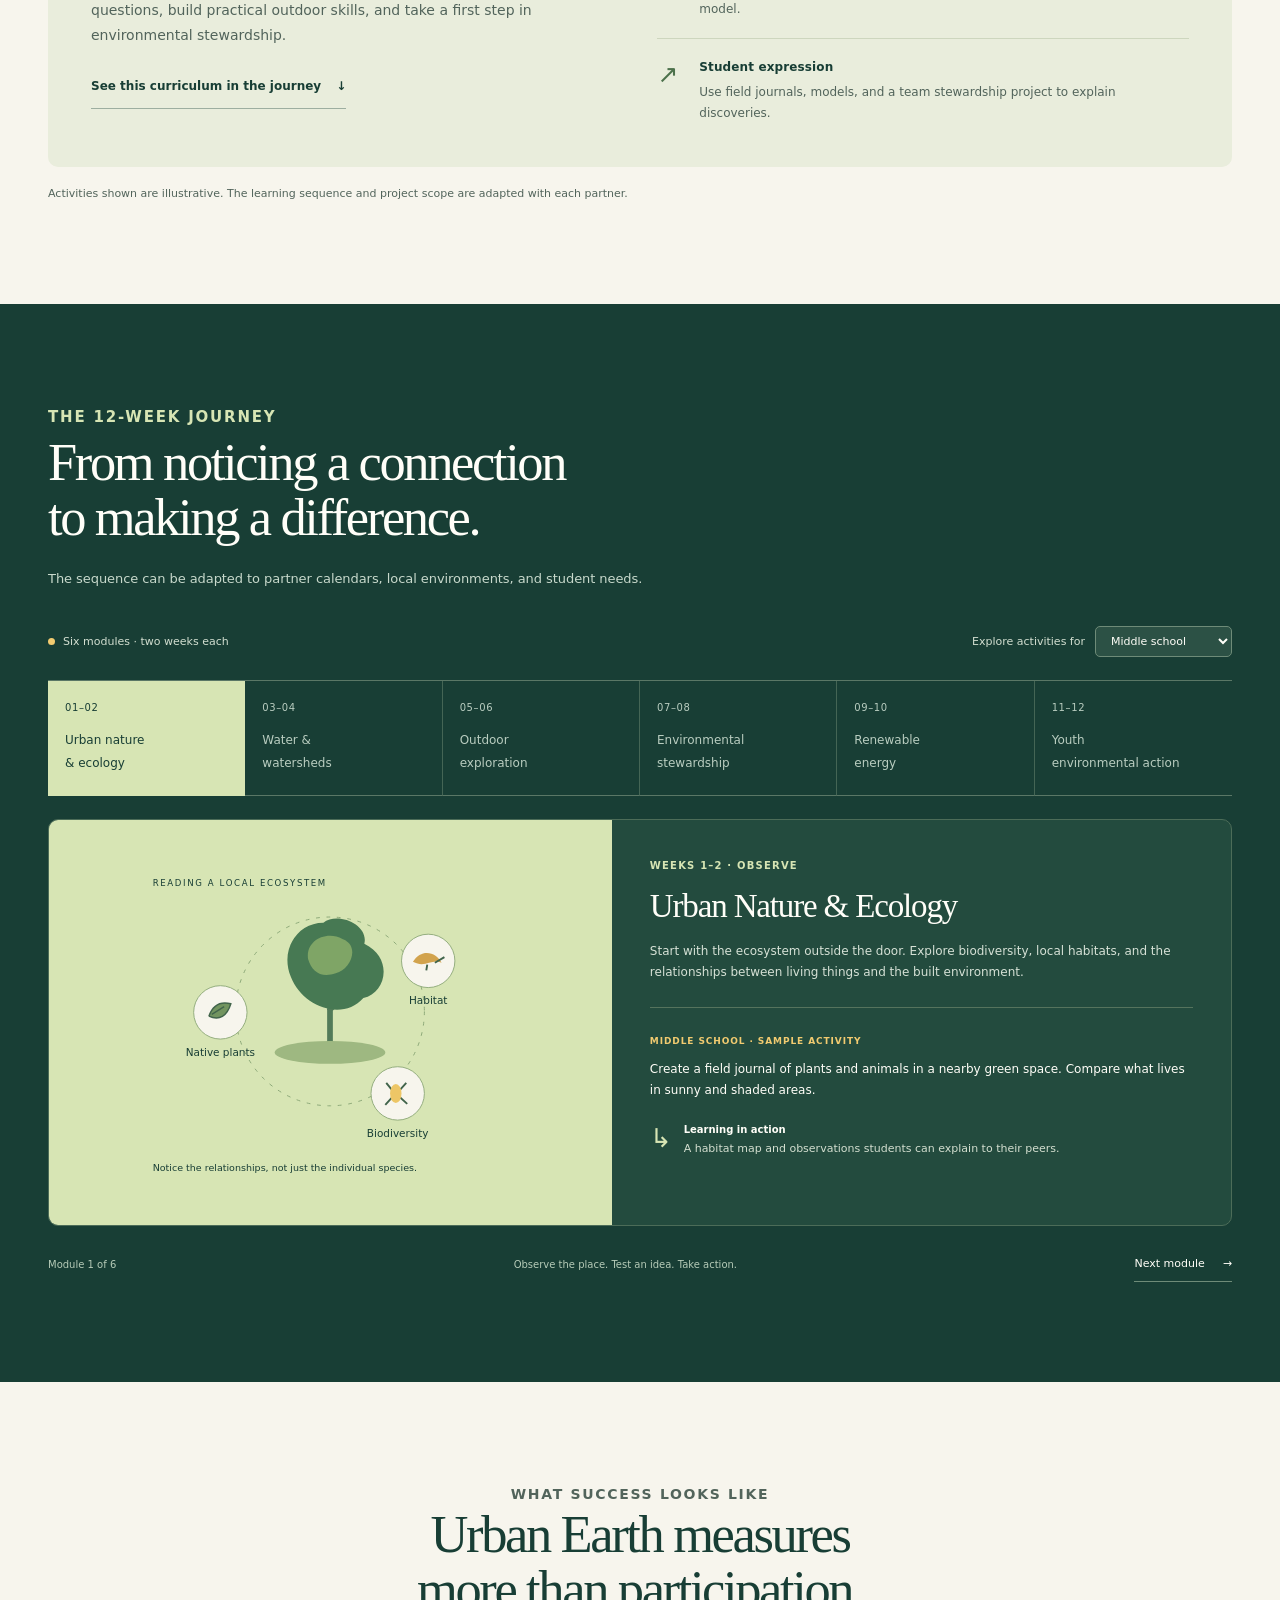
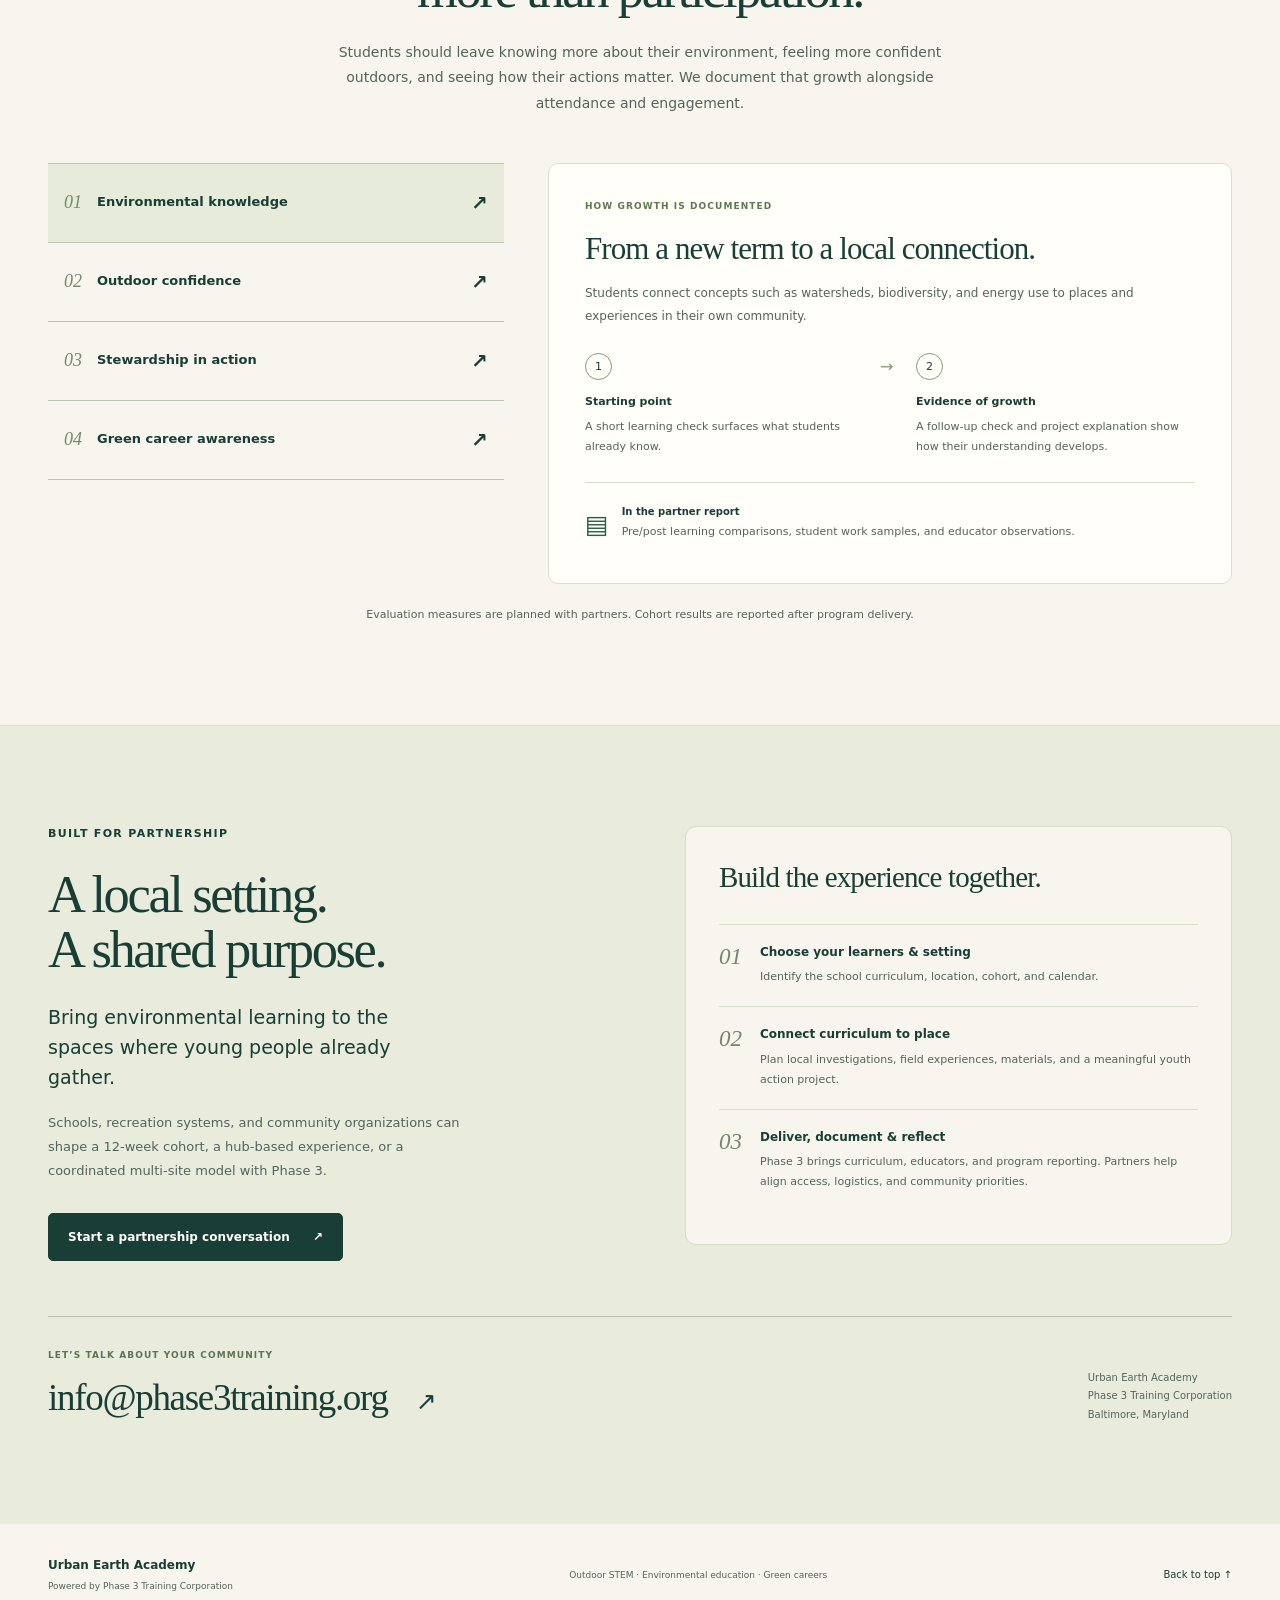
==== commit daac4194: "Move the flower box beside the yellow building and connect it to the water story" ====
--- a/index.html
+++ b/index.html
@@ -51,7 +51,7 @@
                 <pattern id="windows" width="22" height="28" patternUnits="userSpaceOnUse"><rect x="7" y="7" width="7" height="12" rx="1" fill="#8baba2"/></pattern>
                 <pattern id="solar" width="20" height="17" patternUnits="userSpaceOnUse"><path d="M0 0h20v17H0z" fill="#245c73" stroke="#a0cbd1" stroke-width="1"/></pattern>
                 <linearGradient id="sky" x2="0" y2="1"><stop stop-color="#dceae3"/><stop offset="1" stop-color="#f7f4e8"/></linearGradient>
-                <mask id="watershed-flow-mask" maskUnits="userSpaceOnUse" x="0" y="0" width="720" height="550"><path id="watershed-flow-reveal" d="M58 272C46 308 46 347 59 378S91 408 108 441" fill="none" stroke="white" stroke-width="10" stroke-linecap="round"/></mask>
+                <mask id="watershed-flow-mask" maskUnits="userSpaceOnUse" x="0" y="0" width="720" height="550"><path id="watershed-flow-reveal" d="M58 272C49 290 46 307 46 323C50 329 58 333 65 336C68 350 58 366 63 381S91 408 108 441" fill="none" stroke="white" stroke-width="10" stroke-linecap="round"/></mask>
               </defs>
               <rect width="720" height="550" fill="url(#sky)"/>
               <circle cx="560" cy="102" r="47" fill="#f4ce70"/>
@@ -80,8 +80,8 @@
               <g fill="#457c51"><path d="M462 252c-10-32 17-62 45-59 35-2 57 36 37 63-18 30-67 29-82-4Z"/><path d="M540 228c-14-33 13-68 42-68 38-2 57 34 44 66-15 32-67 36-86 2Z"/><path d="M613 269c-8-24 11-47 33-47 28-3 45 26 32 49-13 23-52 22-65-2Z"/></g>
               <g fill="#7ca35f"><ellipse cx="508" cy="236" rx="24" ry="28"/><ellipse cx="579" cy="203" rx="23" ry="29"/></g>
               </g>
-              <g id="native-planter" stroke-linejoin="round">
-                <title>A raised planter with soil and native flowers, in the grass beside the trees</title>
+              <g id="native-planter" stroke-linejoin="round" transform="translate(-640 8)">
+                <title>A raised flower box in the grass left of the yellow building, receiving rain before excess water drains toward the stream</title>
                 <path d="m656 312 36-9 24 12-36 13Z" fill="#b78a52" stroke="#765636" stroke-width="2"/>
                 <path d="m656 312 24 16v14l-24-15Z" fill="#9b6c40" stroke="#765636" stroke-width="2"/>
                 <path d="m680 328 36-13v14l-36 13Z" fill="#ba8b54" stroke="#765636" stroke-width="2"/>
@@ -92,6 +92,7 @@
                   <path d="M670 307q-14-1-12-12 12 0 12 12m0-7q13 1 12-10-11 1-12 10m15 9q-14-1-12-11 12-1 12 11m0-12q13-1 12-12-12 1-12 12m15 13q12-1 11-10-10 0-11 10"/>
                 </g>
                 <g fill="#f2ce68" stroke="#dba64b" stroke-width="1"><circle cx="670" cy="287" r="6"/><circle cx="685" cy="281" r="7"/><circle cx="700" cy="291" r="6"/></g>
+                <circle cx="705" cy="328" r="2.5" fill="#375c50" stroke="#d4ad77" stroke-width="1"/>
                 <g fill="#785434"><circle cx="670" cy="287" r="2"/><circle cx="685" cy="281" r="2.5"/><circle cx="700" cy="291" r="2"/></g>
               </g>
               <g stroke="#173f35" stroke-width="3" stroke-linecap="round"><path d="m442 371 3-21m0 4 11 6m-12-1-9 7m9 4-10 12m9-10 8 11"/><path d="m607 369 2-19m0 4 10 6m-11-3-9 5m9 7-8 11m8-9 7 11"/></g>
@@ -100,20 +101,21 @@
               <g fill="#173f35" font-family="system-ui,sans-serif" font-size="11" font-weight="700" letter-spacing="1.5"><text x="35" y="522">A NEIGHBORHOOD. MANY CONNECTIONS.</text><text x="648" y="522">UEA</text></g>
             
               <g id="watershed-animation" class="watershed-animation" aria-hidden="true">
-                <g id="watershed-cloud" fill="#f7fcff" stroke="#83b8d0" stroke-width="1.5" transform="translate(-109 45)">
+                <g id="watershed-cloud" fill="#f7fcff" stroke="#83b8d0" stroke-width="1.5" transform="translate(-109 107)">
                   <path d="M128 103c-16-3-19-28-1-33 1-24 35-30 46-9 24-11 48 11 39 30 17 9 10 27-9 27h-65c-7 0-11-7-10-15Z"/>
                 </g>
                 <g id="watershed-rain" stroke="#3588aa" stroke-width="2" stroke-linecap="round">
-                  <path d="m29 183-2 10"/><path d="m49 187-2 10"/><path d="m69 182-2 10"/>
-                  <path d="m34 204-2 10"/><path d="m57 207-2 10"/><path d="m73 204-2 10"/>
-                </g>
-                <path id="watershed-guide" d="M58 272C46 308 46 347 59 378S91 408 108 441" fill="none" stroke="#e1f4ed" stroke-width="5" stroke-linecap="round" opacity=".3"/>
-                <path id="watershed-route" d="M58 272C46 308 46 347 59 378S91 408 108 441" fill="none" stroke="#3b91b1" stroke-width="4" stroke-linecap="round"/>
-                <path id="watershed-flow" mask="url(#watershed-flow-mask)" d="M58 272C46 308 46 347 59 378S91 408 108 441" fill="none" stroke="#c4edf0" stroke-width="2" stroke-linecap="round" stroke-dasharray="2 10" opacity="0"/>
-                <g id="watershed-soil" opacity="0" fill="#72a165" stroke="#477e4e" stroke-width="1.5">
-                  <path d="m30 395 6-10 3 10m-1-2 6-12 2 13m28 10 4-11 4 10m-2-1 7-12 1 11"/>
-                </g>
-                <ellipse id="watershed-garden" cx="59" cy="398" rx="29" ry="11" fill="#92be79" opacity="0"/>
+                  <path d="m29 229-2 10"/><path d="m49 233-2 10"/><path d="m69 228-2 10"/>
+                  <path d="m34 250-2 10"/><path d="m57 253-2 10"/><path d="m73 250-2 10"/>
+                </g>
+                <path id="watershed-guide" d="M58 272C49 290 46 307 46 323C50 329 58 333 65 336C68 350 58 366 63 381S91 408 108 441" fill="none" stroke="#e1f4ed" stroke-width="5" stroke-linecap="round" opacity=".3"/>
+                <path id="watershed-route" d="M58 272C49 290 46 307 46 323C50 329 58 333 65 336C68 350 58 366 63 381S91 408 108 441" fill="none" stroke="#3b91b1" stroke-width="4" stroke-linecap="round"/>
+                <path id="watershed-flow" mask="url(#watershed-flow-mask)" d="M58 272C49 290 46 307 46 323C50 329 58 333 65 336C68 350 58 366 63 381S91 408 108 441" fill="none" stroke="#c4edf0" stroke-width="2" stroke-linecap="round" stroke-dasharray="2 10" opacity="0"/>
+                <ellipse id="watershed-garden" cx="46" cy="322" rx="24" ry="7" fill="#a2ce83" opacity="0"/>
+                <g id="watershed-soil" opacity="0" fill="none" stroke="#d5eed4" stroke-width="1.5">
+                  <ellipse cx="46" cy="322" rx="14" ry="4"/>
+                  <path d="M35 320v5m11-7v8m11-7v5"/>
+                </g>
                 <g fill="#8ed8eb" stroke="#effcf8" stroke-width="1.5" id="watershed-drops">
                   <circle r="3.5"/><circle r="3.5"/><circle r="3"/><circle r="3"/><circle r="2.5"/>
                 </g>
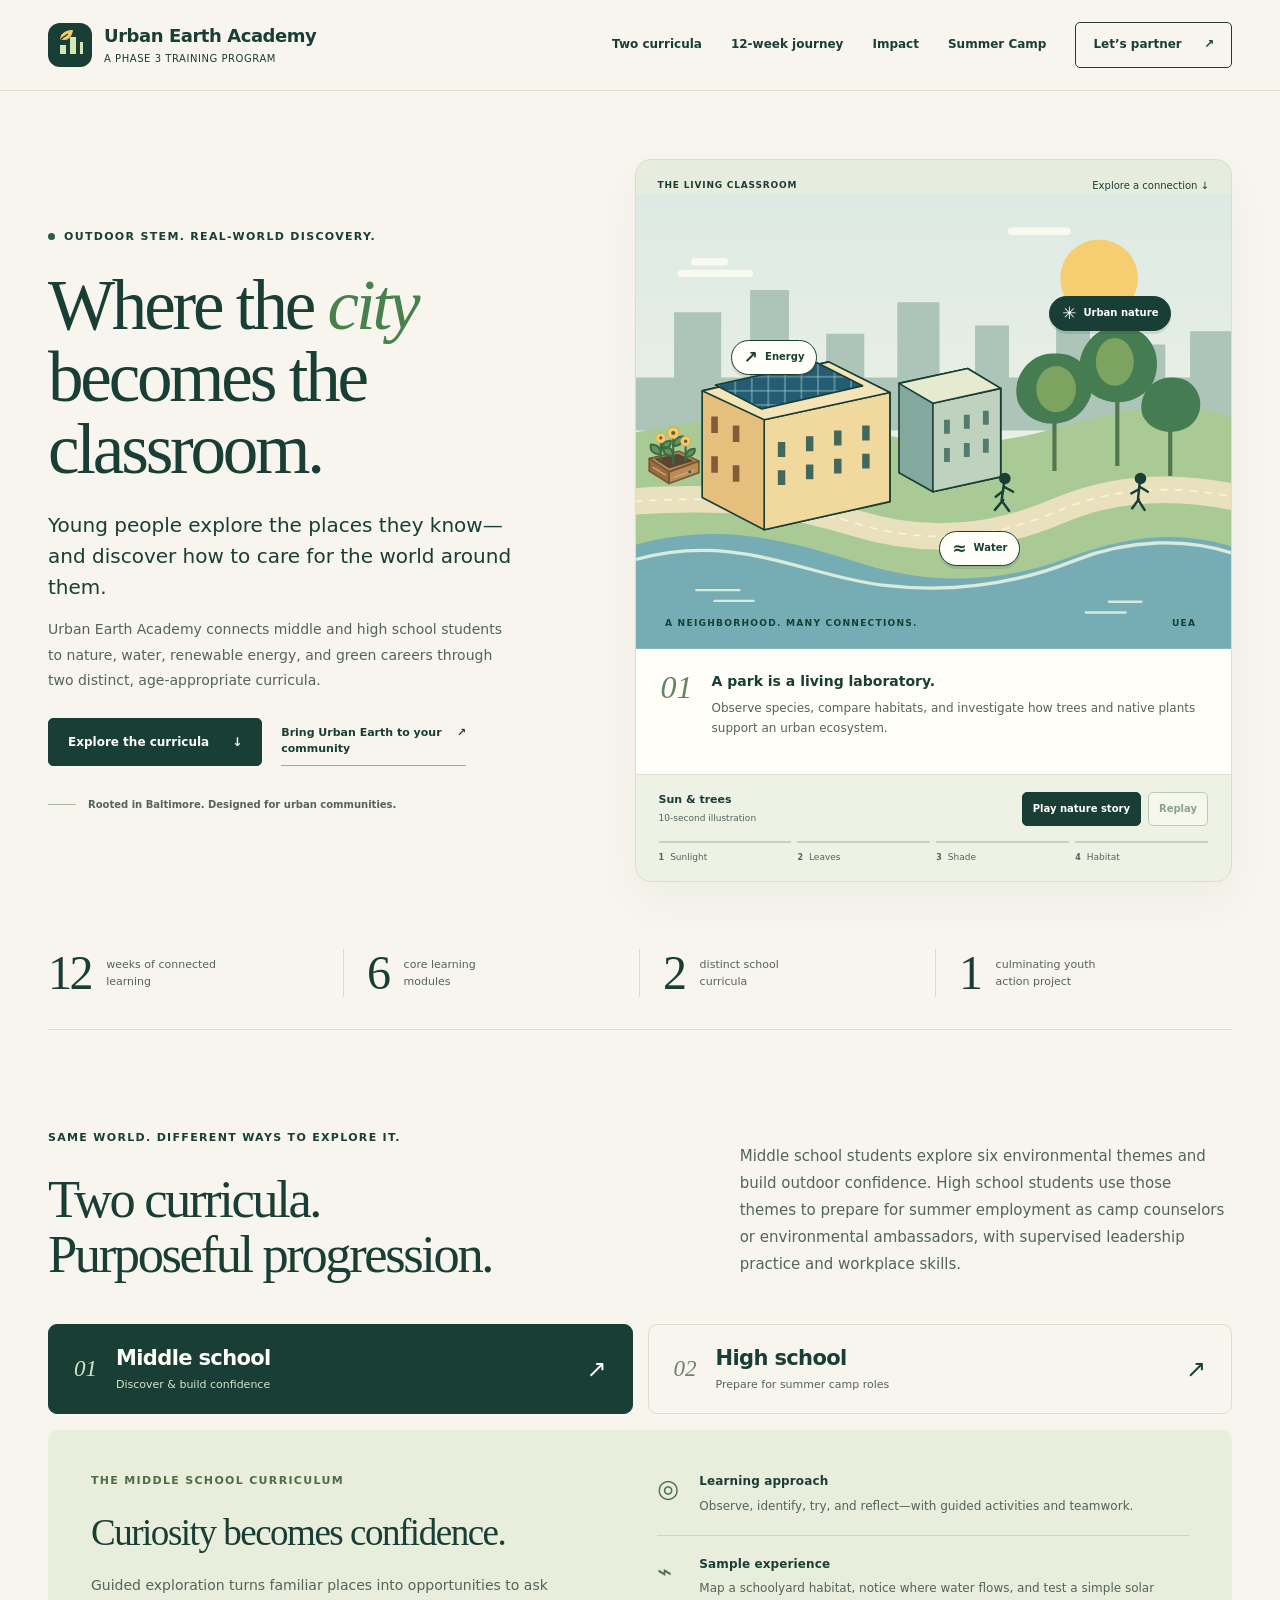
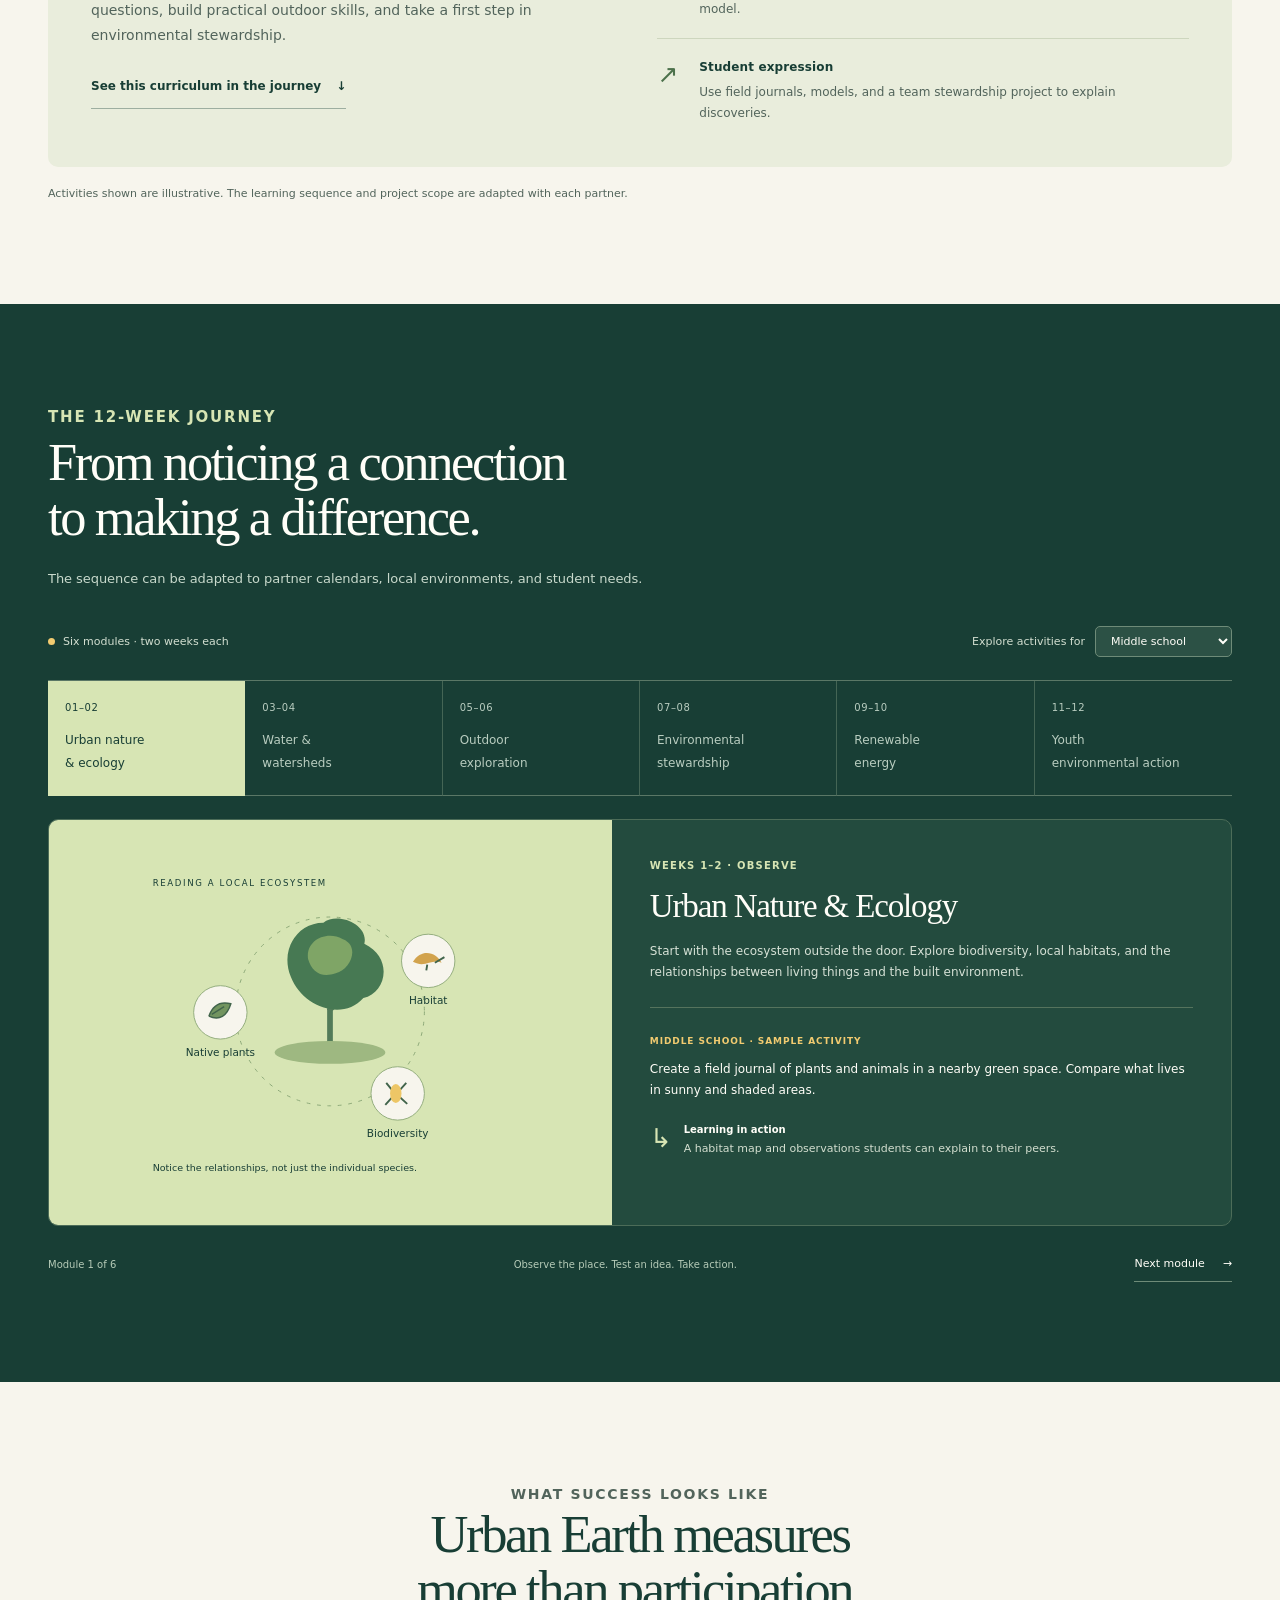
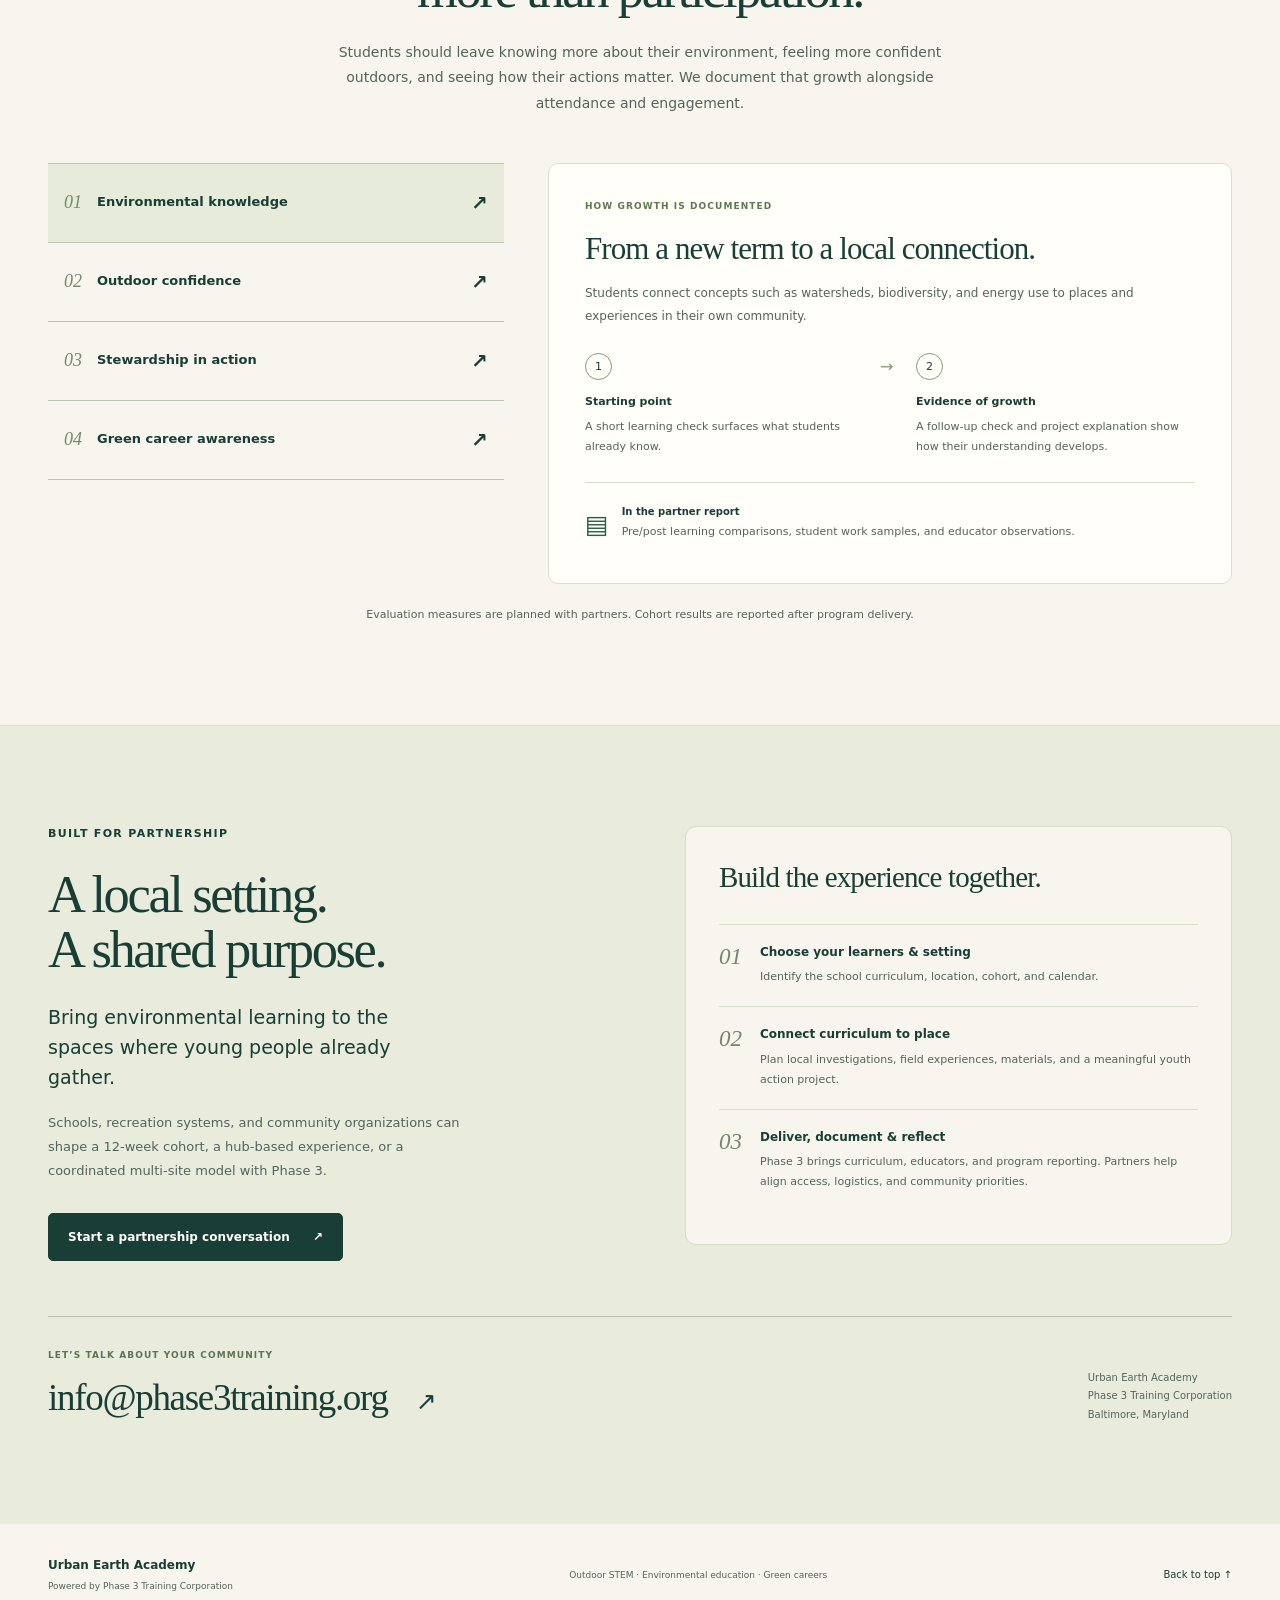
==== commit 1fc24a28: "Prepare high-school students for summer camp counselor and ambassador roles" ====
--- a/index.html
+++ b/index.html
@@ -187,22 +187,23 @@
 
     <section class="curricula section" id="curricula" aria-labelledby="curricula-title">
       <div class="wrap">
-        <div class="section-heading two-column"><div><p class="eyebrow">Same world. Different ways to explore it.</p><h2 id="curricula-title">Two curricula.<br>Purposeful progression.</h2></div><p>Middle and high school students share six environmental themes. Each follows a distinct curriculum, with activities and expectations suited to their developmental level.</p></div>
+        <div class="section-heading two-column"><div><p class="eyebrow">Same world. Different ways to explore it.</p><h2 id="curricula-title">Two curricula.<br>Purposeful progression.</h2></div><p>Middle school students explore six environmental themes and build outdoor confidence. High school students use those themes to prepare for summer employment as camp counselors or environmental ambassadors, with supervised leadership practice and workplace skills.</p></div>
         <div class="curriculum-tabs" role="tablist" aria-label="School curriculum">
           <button id="tab-middle" class="curriculum-tab" role="tab" aria-selected="true" aria-controls="curriculum-panel" data-track="middle"><span class="tab-index">01</span><span>Middle school<small>Discover & build confidence</small></span><span class="tab-arrow" aria-hidden="true">↗</span></button>
-          <button id="tab-high" class="curriculum-tab" role="tab" aria-selected="false" aria-controls="curriculum-panel" tabindex="-1" data-track="high"><span class="tab-index">02</span><span>High school<small>Investigate & lead</small></span><span class="tab-arrow" aria-hidden="true">↗</span></button>
+          <button id="tab-high" class="curriculum-tab" role="tab" aria-selected="false" aria-controls="curriculum-panel" tabindex="-1" data-track="high"><span class="tab-index">02</span><span>High school<small>Prepare for summer camp roles</small></span><span class="tab-arrow" aria-hidden="true">↗</span></button>
         </div>
         <div id="curriculum-panel" class="curriculum-panel" role="tabpanel" aria-labelledby="tab-middle" tabindex="0">
           <div class="track-intro"><span class="label" id="track-label">THE MIDDLE SCHOOL CURRICULUM</span><h3 id="track-title">Curiosity becomes confidence.</h3><p id="track-summary">Guided exploration turns familiar places into opportunities to ask questions, build practical outdoor skills, and take a first step in environmental stewardship.</p><a href="#journey" class="text-link">See this curriculum in the journey <span aria-hidden="true">↓</span></a></div>
           <div class="track-details" id="track-details"><article><span class="detail-icon" aria-hidden="true">◎</span><div><h4>Learning approach</h4><p>Observe, identify, try, and reflect—with guided activities and teamwork.</p></div></article><article><span class="detail-icon" aria-hidden="true">⌁</span><div><h4>Sample experience</h4><p>Map a schoolyard habitat, notice where water flows, and test a simple solar model.</p></div></article><article><span class="detail-icon" aria-hidden="true">↗</span><div><h4>Student expression</h4><p>Use field journals, models, and a team stewardship project to explain discoveries.</p></div></article></div>
         </div>
-        <p class="fine-print curriculum-note">Activities shown are illustrative. The learning sequence and project scope are adapted with each partner.</p>
+        <p class="fine-print curriculum-note" id="middle-curriculum-note">Activities shown are illustrative. The learning sequence and project scope are adapted with each partner.</p>
+        <p class="fine-print curriculum-note" id="high-curriculum-note" hidden>Prepare to apply for available summer roles. Positions, eligibility, and required pre-camp training are confirmed with camp partners. <a href="./summer-camp.html">Explore Urban Earth Camp</a>.</p>
       </div>
     </section>
 
     <section class="journey section" id="journey" aria-labelledby="journey-title">
       <div class="wrap">
-        <div class="section-heading journey-heading"><p class="eyebrow">The 12-week journey</p><h2 id="journey-title">From noticing a connection<br>to making a difference.</h2><p class="journey-intro">The sequence can be adapted to partner calendars, local environments, and student needs.</p></div>
+        <div class="section-heading journey-heading"><p class="eyebrow">The 12-week journey</p><h2 id="journey-title">From noticing a connection<br>to making a difference.</h2><p class="journey-intro" id="journey-intro">The sequence can be adapted to partner calendars, local environments, and student needs.</p></div>
         <div class="journey-toolbar"><p><span class="small-dot"></span> Six modules · two weeks each</p><label for="journey-track">Explore activities for <select id="journey-track"><option value="middle">Middle school</option><option value="high">High school</option></select></label></div>
         <div class="module-tabs" role="tablist" aria-label="Journey modules">
           <button class="module-tab" role="tab" id="module-0" data-module="0" aria-selected="true" aria-controls="module-panel"><span>01–02</span><strong>Urban nature<br>& ecology</strong></button>
